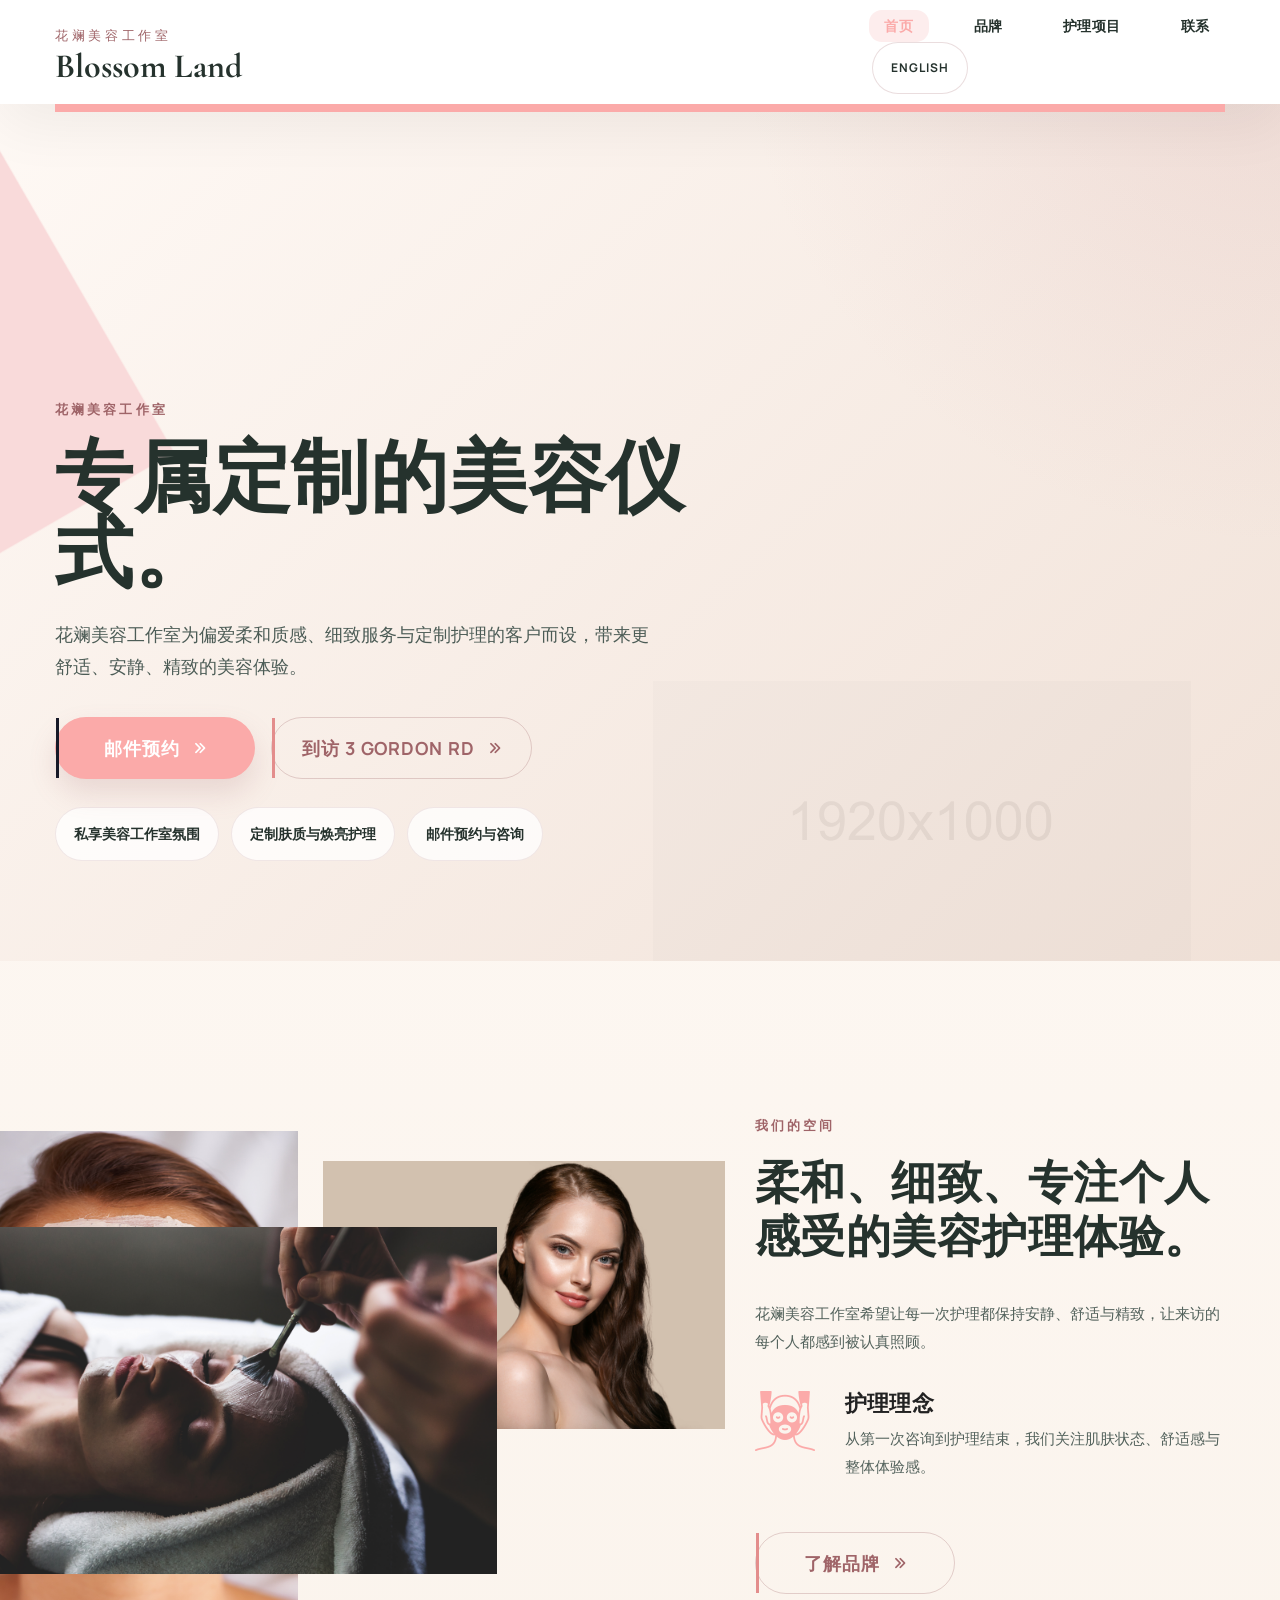
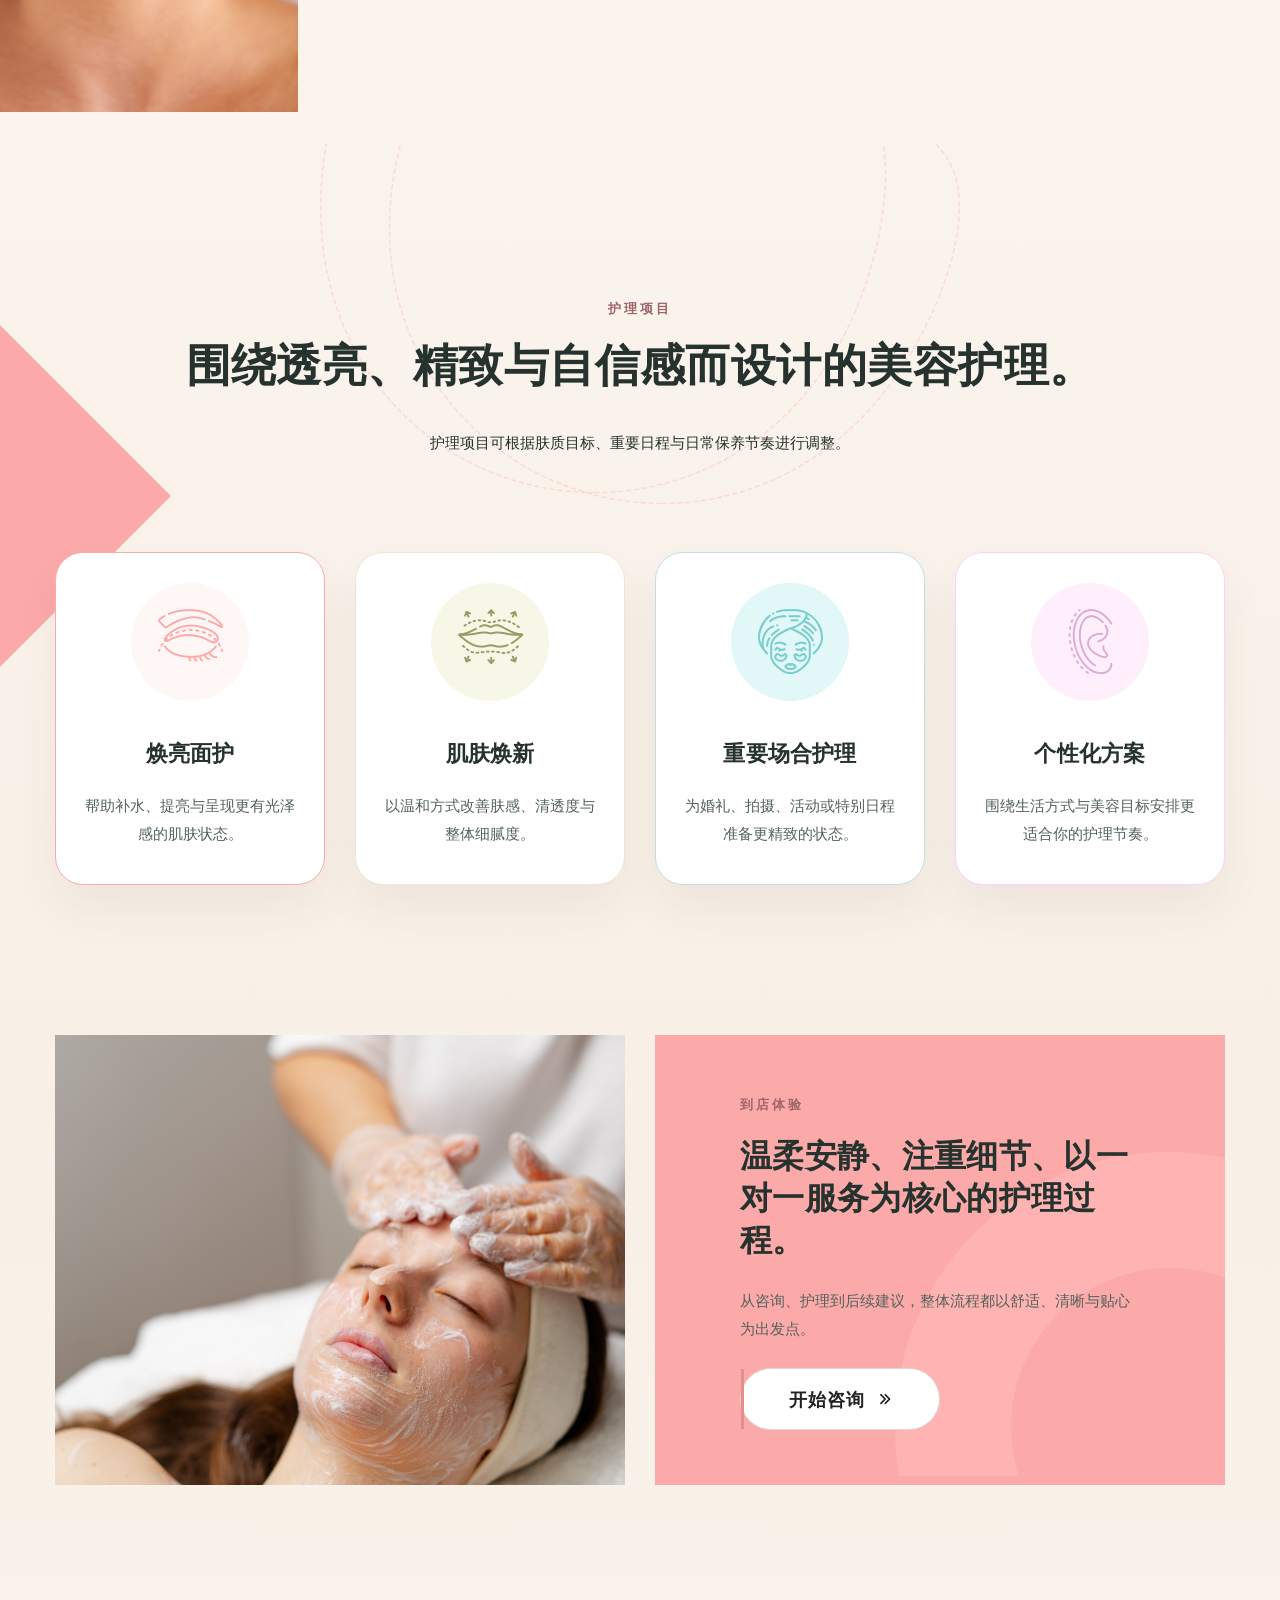
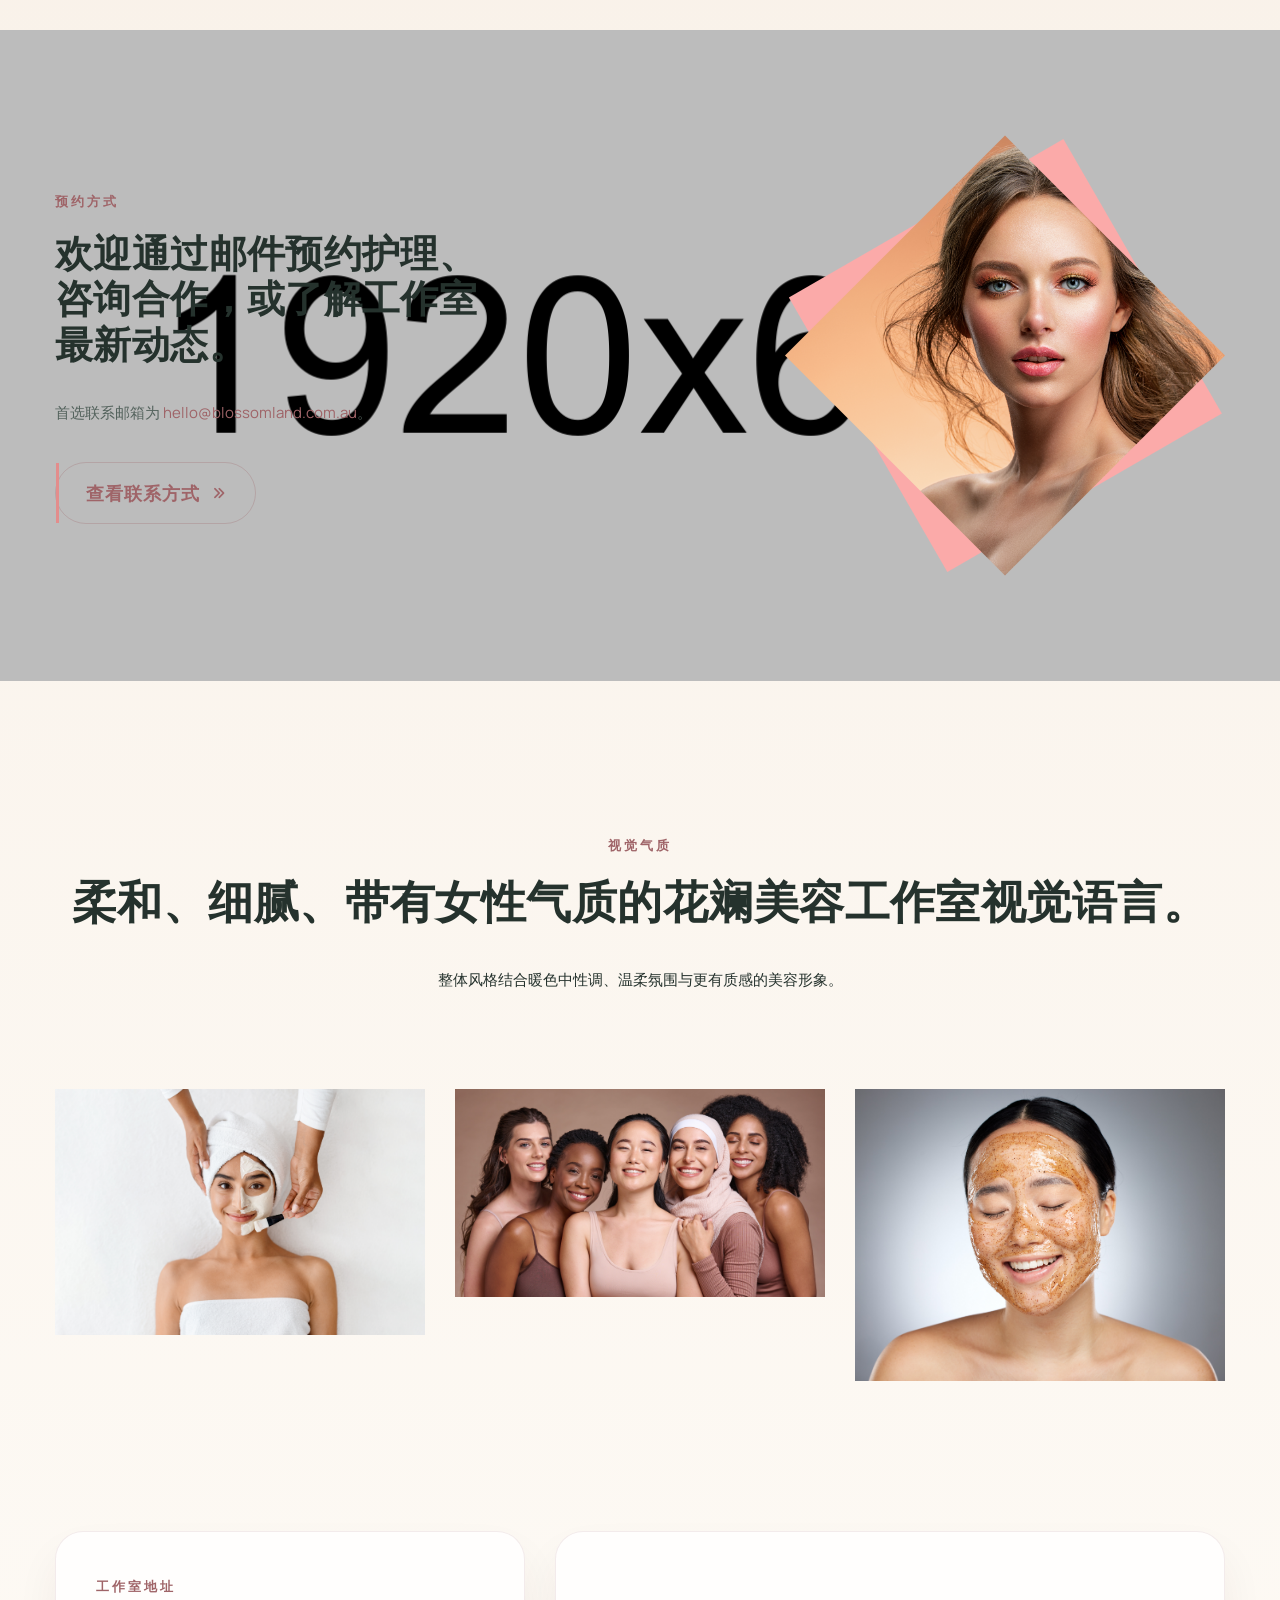
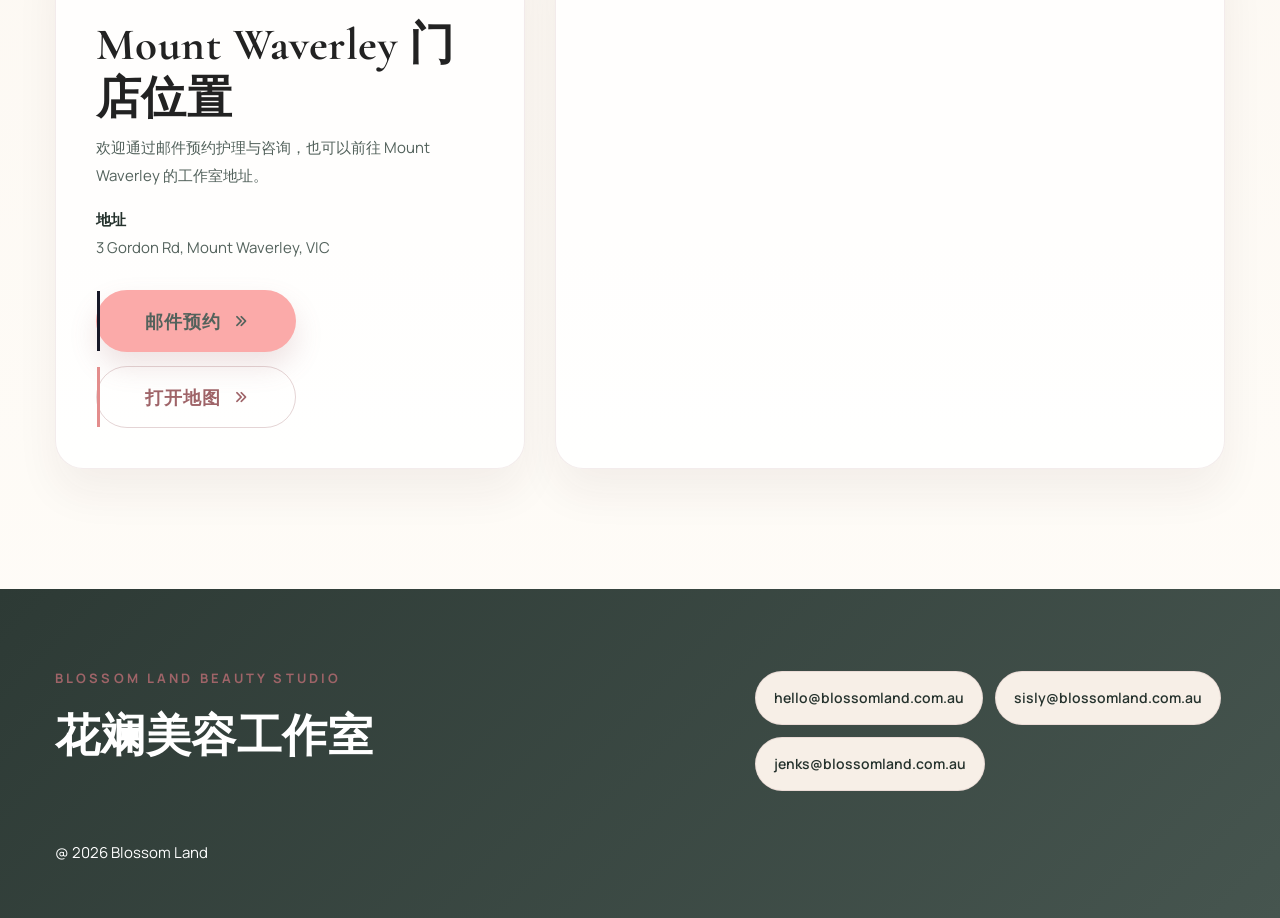
==== ch/index.html @ d1f5d3d5 "Update Blossom Land bilingual site and location content" ====
<!DOCTYPE html>
<html lang="zh-Hans">
<head>
    <meta charset="utf-8">
    <meta http-equiv="X-UA-Compatible" content="IE=edge">
    <meta name="viewport" content="width=device-width, initial-scale=1, maximum-scale=1, user-scalable=0">
    <title>花斓美容工作室 | Blossom Land Beauty Studio</title>
    <meta name="description" content="花斓美容工作室位于 Mount Waverley，提供定制美容护理、预约咨询与门店地址信息。">
    <link rel="shortcut icon" href="../assets/images/favicon.png" type="image/x-icon">
    <link href="https://fonts.googleapis.com/css2?family=Cormorant+Garamond:wght@500;600;700&family=Manrope:wght@400;500;600;700&display=swap" rel="stylesheet">
    <link rel="stylesheet" href="../assets/css/fontawesome-all.min.css">
    <link rel="stylesheet" href="../assets/css/bootstrap.min.css">
    <link rel="stylesheet" href="../assets/css/menu.css">
    <link rel="stylesheet" href="../assets/css/flaticon.css">
    <link rel="stylesheet" href="../assets/css/animate.min.css">
    <link rel="stylesheet" href="../assets/css/spacing.min.css">
    <link rel="stylesheet" href="../assets/css/magnific-popup.css">
    <link rel="stylesheet" href="../assets/css/owl.carousel.min.css">
    <link rel="stylesheet" href="../assets/css/style.css">
    <link rel="stylesheet" href="../assets/css/responsive.css">
    <link rel="stylesheet" href="../assets/css/bloosomland.css">
</head>
<body>
    <div class="page-wrapper bloosomland-page">
        <div class="preloader"></div>

        <header class="main-header">
            <div class="header-upper">
                <div class="container clearfix">
                    <div class="header-inner d-lg-flex align-items-center">
                        <div class="logo-outer d-flex align-items-center">
                            <div class="logo logo-text">
                                <a href="index.html">
                                    <span class="logo-kicker">花斓美容工作室</span>
                                    <span class="logo-name">Blossom Land</span>
                                </a>
                            </div>
                        </div>
                        <div class="nav-outer clearfix ml-lg-auto">
                            <nav class="main-menu navbar-expand-lg">
                                <div class="navbar-header clearfix">
                                    <button type="button" class="navbar-toggle" data-toggle="collapse" data-target=".navbar-collapse">
                                        <span class="icon-bar"></span>
                                        <span class="icon-bar"></span>
                                        <span class="icon-bar"></span>
                                    </button>
                                </div>
                                <div class="navbar-collapse collapse clearfix">
                                    <ul class="navigation clearfix">
                                        <li class="current"><a href="index.html">首页</a></li>
                                        <li><a href="about.html">品牌</a></li>
                                        <li><a href="services.html">护理项目</a></li>
                                        <li><a href="contact.html">联系</a></li>
                                    </ul>
                                </div>
                            </nav>
                            <div class="nav-cta-group">
                                <a href="../index.html" class="lang-switch">English</a>
                            </div>
                        </div>
                    </div>
                </div>
            </div>
        </header>

        <section class="hero-section bloosomland-hero">
            <div class="container">
                <div class="hero-content">
                    <span class="eyebrow">花斓美容工作室</span>
                    <h1>专属定制的美容仪式。</h1>
                    <p>花斓美容工作室为偏爱柔和质感、细致服务与定制护理的客户而设，带来更舒适、安静、精致的美容体验。</p>
                    <div class="hero-actions">
                        <a href="mailto:hello@blossomland.com.au" class="theme-btn">邮件预约</a>
                        <a href="https://maps.google.com/?q=3+Gordon+Rd,+Mount+Waverley+VIC" class="theme-btn style-two" target="_blank" rel="noopener">到访 3 Gordon Rd</a>
                    </div>
                    <ul class="hero-highlights">
                        <li>私享美容工作室氛围</li>
                        <li>定制肤质与焕亮护理</li>
                        <li>邮件预约与咨询</li>
                    </ul>
                </div>
            </div>
            <div class="hero-angle">
                <img src="../assets/images/hero/hero-angle.png" alt="Decorative shape">
            </div>
        </section>

        <section class="about-section my-150 rmy-100">
            <div class="container">
                <div class="row align-items-center">
                    <div class="col-lg-7">
                        <div class="about-images rmb-50">
                            <img src="../assets/images/blossomland/treatment-3.jpg" alt="Relaxing facial spa treatment">
                            <img src="../assets/images/blossomland/portrait-1.jpg" alt="Beauty portrait with flowing hair">
                            <img src="../assets/images/blossomland/treatment-2.jpg" alt="Facial mask treatment in progress">
                        </div>
                    </div>
                    <div class="col-lg-5">
                        <div class="about-content">
                            <div class="section-title">
                                <span class="eyebrow">我们的空间</span>
                                <h2>柔和、细致、专注个人感受的美容护理体验。</h2>
                            </div>
                            <p>花斓美容工作室希望让每一次护理都保持安静、舒适与精致，让来访的每个人都感到被认真照顾。</p>
                            <div class="vision-mision">
                                <div class="vm-image">
                                    <img src="../assets/images/about/icon.png" alt="Studio icon">
                                </div>
                                <div class="vm-content">
                                    <h4>护理理念</h4>
                                    <p>从第一次咨询到护理结束，我们关注肌肤状态、舒适感与整体体验感。</p>
                                </div>
                            </div>
                            <a href="about.html" class="theme-btn style-two">了解品牌</a>
                        </div>
                    </div>
                </div>
            </div>
        </section>

        <section class="services-section pt-150 rpt-95 mb-145 rmb-95">
            <div class="container">
                <div class="section-title text-center mb-95">
                    <span class="eyebrow">护理项目</span>
                    <h2>围绕透亮、精致与自信感而设计的美容护理。</h2>
                    <p>护理项目可根据肤质目标、重要日程与日常保养节奏进行调整。</p>
                </div>
                <div class="row">
                    <div class="col-lg-3 col-md-6">
                        <div class="service-item style-one">
                            <i class="flaticon-beauty"></i>
                            <h4><a href="services.html">焕亮面护</a></h4>
                            <p>帮助补水、提亮与呈现更有光泽感的肌肤状态。</p>
                        </div>
                    </div>
                    <div class="col-lg-3 col-md-6">
                        <div class="service-item style-two">
                            <i class="flaticon-aesthetic"></i>
                            <h4><a href="services.html">肌肤焕新</a></h4>
                            <p>以温和方式改善肤感、清透度与整体细腻度。</p>
                        </div>
                    </div>
                    <div class="col-lg-3 col-md-6">
                        <div class="service-item style-three">
                            <i class="flaticon-eyepatch"></i>
                            <h4><a href="services.html">重要场合护理</a></h4>
                            <p>为婚礼、拍摄、活动或特别日程准备更精致的状态。</p>
                        </div>
                    </div>
                    <div class="col-lg-3 col-md-6">
                        <div class="service-item style-four">
                            <i class="flaticon-ear"></i>
                            <h4><a href="services.html">个性化方案</a></h4>
                            <p>围绕生活方式与美容目标安排更适合你的护理节奏。</p>
                        </div>
                    </div>
                </div>
            </div>

            <div class="service-angle">
                <img src="../assets/images/services/service-angle.png" alt="Decorative shape">
            </div>
            <div class="service-ellipse">
                <img src="../assets/images/services/ellipse.png" alt="Decorative circle">
            </div>

            <div class="what-experct mt-120 rmt-70">
                <div class="container">
                    <div class="row">
                        <div class="col-lg-6">
                            <div class="what-experct-img rmb-50"></div>
                        </div>
                        <div class="col-lg-6">
                            <div class="what-experct-content">
                                <span class="eyebrow">到店体验</span>
                                <h3>温柔安静、注重细节、以一对一服务为核心的护理过程。</h3>
                                <p>从咨询、护理到后续建议，整体流程都以舒适、清晰与贴心为出发点。</p>
                                <a href="contact.html" class="theme-btn style-three">开始咨询</a>
                            </div>
                        </div>
                    </div>
                </div>
            </div>
        </section>

        <section class="beauty-section py-105 mb-150 rpy-100 rmb-95">
            <div class="container">
                <div class="row align-items-center justify-content-between">
                    <div class="col-lg-5">
                        <div class="beauty-content rmb-50 mr-25 rmr-0">
                            <span class="eyebrow">预约方式</span>
                            <h3>欢迎通过邮件预约护理、咨询合作，或了解工作室最新动态。</h3>
                            <p>首选联系邮箱为 <a href="mailto:hello@blossomland.com.au">hello@blossomland.com.au</a>。</p>
                            <a href="contact.html" class="theme-btn style-two">查看联系方式</a>
                        </div>
                    </div>
                    <div class="col-lg-5 text-center">
                        <div class="beauty-image ml-30 rml-0">
                            <img src="../assets/images/blossomland/portrait-3.jpg" alt="Young woman with flowing hair and makeup">
                        </div>
                    </div>
                </div>
            </div>
        </section>

        <section class="gallery-section mb-120 rmb-70">
            <div class="container">
                <div class="section-title text-center mb-95">
                    <span class="eyebrow">视觉气质</span>
                    <h2>柔和、细腻、带有女性气质的花斓美容工作室视觉语言。</h2>
                    <p>整体风格结合暖色中性调、温柔氛围与更有质感的美容形象。</p>
                </div>

                <div class="row gallery-active">
                    <div class="grid-item col-lg-4 col-md-6">
                        <div class="gallery-item">
                            <img src="../assets/images/blossomland/treatment-4.jpg" class="img-fluid" alt="Woman relaxing during a facial spa treatment">
                            <div class="gallery-hover">
                                <a class="gallery-popup-link" href="../assets/images/blossomland/treatment-4.jpg"><i class="flaticon-eye"></i></a>
                            </div>
                        </div>
                    </div>
                    <div class="grid-item col-lg-4 col-md-6">
                        <div class="gallery-item">
                            <img src="../assets/images/blossomland/group-1.jpg" class="img-fluid" alt="Smiling women in a skincare beauty setting">
                            <div class="gallery-hover">
                                <a class="gallery-popup-link" href="../assets/images/blossomland/group-1.jpg"><i class="flaticon-eye"></i></a>
                                <h4>自然焕亮</h4>
                            </div>
                        </div>
                    </div>
                    <div class="grid-item col-lg-4 col-md-6">
                        <div class="gallery-item">
                            <img src="../assets/images/blossomland/treatment-5.jpg" class="img-fluid" alt="Woman smiling with a facial scrub treatment">
                            <div class="gallery-hover">
                                <a class="gallery-popup-link" href="../assets/images/blossomland/treatment-5.jpg"><i class="flaticon-eye"></i></a>
                                <h4>安静舒适</h4>
                            </div>
                        </div>
                    </div>
                </div>
            </div>
        </section>

        <section class="location-section">
            <div class="container">
                <div class="row align-items-stretch">
                    <div class="col-lg-5">
                        <div class="location-card rmb-30">
                            <span class="eyebrow">工作室地址</span>
                            <h2>Mount Waverley 门店位置</h2>
                            <p>欢迎通过邮件预约护理与咨询，也可以前往 Mount Waverley 的工作室地址。</p>
                            <p><strong>地址</strong><br>3 Gordon Rd, Mount Waverley, VIC</p>
                            <div class="location-actions">
                                <a href="mailto:hello@blossomland.com.au" class="theme-btn">邮件预约</a>
                                <a href="https://maps.google.com/?q=3+Gordon+Rd,+Mount+Waverley+VIC" class="theme-btn style-two" target="_blank" rel="noopener">打开地图</a>
                            </div>
                        </div>
                    </div>
                    <div class="col-lg-7">
                        <div class="map-card">
                            <iframe title="Blossom Land location map" loading="lazy" allowfullscreen src="https://www.google.com/maps?q=3%20Gordon%20Rd%2C%20Mount%20Waverley%20VIC&output=embed"></iframe>
                        </div>
                    </div>
                </div>
            </div>
        </section>

        <footer class="main-footer text-white pt-75">
            <div class="container">
                <div class="footer-inner">
                    <div class="row align-items-center">
                        <div class="col-lg-7">
                            <div class="section-title mb-35">
                                <span class="eyebrow">Blossom Land Beauty Studio</span>
                                <h2>花斓美容工作室</h2>
                            </div>
                        </div>
                        <div class="col-lg-5">
                            <div class="contact-pill-group">
                                <a href="mailto:hello@blossomland.com.au" class="contact-pill">hello@blossomland.com.au</a>
                                <a href="mailto:sisly@blossomland.com.au" class="contact-pill">sisly@blossomland.com.au</a>
                                <a href="mailto:jenks@blossomland.com.au" class="contact-pill">jenks@blossomland.com.au</a>
                            </div>
                        </div>
                    </div>
                    <div class="footer-bottom mt-40 pb-35">
                        <p>@ 2026 Blossom Land</p>
                    </div>
                </div>
            </div>
        </footer>
    </div>

    <script src="../assets/js/jquery.min.js"></script>
    <script src="../assets/js/bootstrap.min.js"></script>
    <script src="../assets/js/wow.js"></script>
    <script src="../assets/js/jquery.magnific-popup.min.js"></script>
    <script src="../assets/js/isotope.pkgd.min.js"></script>
    <script src="../assets/js/owl.carousel.min.js"></script>
    <script src="../assets/js/script.js"></script>
</body>
</html>
---- assets/css/menu.css ----
/****************************************************** */
/******************  Main Header style **************** */
/****************************************************** */

/*
=================================================
  main header
=================================================
*/
.main-header {
    position: fixed;
    left: 0px;
    top: 0px;
    z-index: 999;
    width: 100%;
    -webkit-transition: all 500ms ease;
    transition: all 500ms ease;
    box-shadow: 0px 20px 60px #0000000f;
}

.header-inner {
    padding: 10px 0;
    position: relative;
    background: white;
}

.header-inner:after {
    content: '';
    position: absolute;
    bottom: -8px;
    left: 0;
    height: 22px;
    width: 100%;
    z-index: -1;
    background: #fbaaa9;
}

.main-header .header-upper {
    position: relative;
    z-index: 5;
    background: #FFFFFF;
    -webkit-transition: all 500ms ease;
    transition: all 500ms ease;
}

.main-header .logo {
    position: relative;
    z-index: 9;
}

/** Header Main Menu */

.main-menu .navbar-collapse {
    padding: 0px;
}

.main-menu .navigation li {
    float: left;
    padding: 0 15px;
}

.main-menu .navigation > li:last-child {
    padding-right: 0;
}

.main-menu .navigation li.dropdown .dropdown-btn {
    display: none;
    cursor: pointer;
    margin-left: 10px;
}

.main-menu .navigation li.dropdown .dropdown-btn span {
    display: block;
    font-size: 10px;
}

.main-menu .navigation li a {
    position: relative;
    display: block;
    font-size: 14px;
    color: #171928;
    padding: 2px 15px;
    border-radius: 13px;
    opacity: 1;
    float: left;
    font-weight: 500;
    text-transform: uppercase;
    -webkit-transition: all 500ms ease;
    transition: all 500ms ease;
}

.main-menu .navigation li > a:hover,
.main-menu .navigation li.current > a,
.main-menu .navigation li.current-menu-item > a {
    color: #fbaaa9;
    background: #fdeded;
}

.main-menu .navigation li li > a:hover,
.main-menu .navigation li li.current a,
.main-menu .navigation li li.current-menu-item a {
    background: transparent;
}

.main-menu .navigation li .megamenu {
    position: absolute;
    left: 0px;
    top: 100%;
    width: 100%;
    z-index: 100;
    display: none;
    padding: 20px 0;
    background: #ffffff;
    -webkit-box-shadow: 2px 2px 5px 1px rgba(0, 0, 0, 0.05), -2px 0px 5px 1px rgba(0, 0, 0, 0.05);
    box-shadow: 2px 2px 5px 1px rgba(0, 0, 0, 0.05), -2px 0px 5px 1px rgba(0, 0, 0, 0.05);
}

.main-menu .navigation li .megamenu:after {
    display: block;
    clear: both;
    content: "";
}

.main-menu .navigation li .megamenu ul {
    display: block;
    position: relative;
    top: 0;
    width: 100%;
    -webkit-box-shadow: none;
    box-shadow: none;
}

.main-menu .navigation li ul {
    position: absolute;
    left: 0;
    top: 100%;
    min-width: 200px;
    z-index: 100;
    display: none;
    border-radius: 5px;
    background: #ffffff;
    -webkit-box-shadow: 2px 2px 5px 1px rgba(0, 0, 0, 0.05), -2px 0px 5px 1px rgba(0, 0, 0, 0.05);
    box-shadow: 2px 2px 5px 1px rgba(0, 0, 0, 0.05), -2px 0px 5px 1px rgba(0, 0, 0, 0.05);
}

.main-menu .navigation li ul li {
    width: 100%;
    padding: 7px 20px;
    border-bottom: 1px solid #f2f2f2;
}

.main-menu .navigation li ul li:last-child {
    border-bottom: none;
}

.main-menu .navigation li ul li a {
    padding: 5px 0px;
    line-height: 24px;
    color: #797D8A;
    font-weight: 500;
    text-transform: capitalize;
}

.main-menu .navigation li ul li ul {
    left: 100%;
    top: 0%;
}

.main-menu .navbar-header {
    display: none;
}

.main-menu .navbar-header .navbar-toggle {
    float: right;
    padding: 4px 0;
    cursor: pointer;
    background: transparent;
}

.main-menu .navbar-header .navbar-toggle .icon-bar {
    background: #fbaaa9;
    height: 2px;
    width: 30px;
    display: block;
    margin: 7px 0;
}


@media only screen and (max-width: 1250px) {
    .main-menu .navigation li {
        padding: 20px 15px;
    }
    
}

@media only screen and (max-width: 1199px) {
    .main-menu .navigation li {
        padding: 20px 12px;
    }
    
}


/* Mobile Menu */

@media only screen and (max-width: 991px) {
    .header-inner {
        padding: 20px 0;
    }
    .main-header .logo-outer {
        position: absolute;
        top: 12px;
        max-width: 165px;
    }
    .main-menu {
        width: 100%;
    }
    .main-menu .navigation li.dropdown .dropdown-btn,
    .main-menu .navbar-header {
        display: block;
    }
    .main-menu .navigation {
        overflow: auto;
        max-height: 310px;
        margin-top: 50px;
    }
    .main-menu .navigation li {
        float: none;
        padding: 0 20px;
        border-bottom: 1px solid #ffecec;
    }
    .main-menu .navigation li:last-child {
        border-bottom: none;
    }
    .main-menu .navigation li.dropdown .dropdown-btn {
        position: absolute;
        right: 18px;
        top: 0px;
        width: 40px;
        height: 42px;
        text-align: center;
        line-height: 42px;
    }
    .main-menu .navigation li a {
        padding: 10px 10px;
        line-height: 22px;
        float: none;
        text-transform: capitalize;
    }
    .main-menu .navigation li > a:hover,
    .main-menu .navigation li.current > a {
        background: transparent;
    }
    .main-menu .navigation li a:after {
        display: none;
    }
     .main-menu .navigation li .megamenu {
        position: relative;
        -webkit-box-shadow: none;
        box-shadow: none;
        width: 100%;
    }
    .main-menu .navigation li .megamenu .container {
        max-width: 100%;
    }
    .main-menu .navigation li .megamenu .row {
        margin: 0px;
    }
    .main-menu .navigation li ul {
        position: relative;
        display: none;
        width: 100%;
        -webkit-box-shadow: none;
        box-shadow: none;
        background: transparent;
    }
    .main-menu .navigation li ul:after {
        display: block;
        clear: both;
        content: "";
    }
    .main-menu .navigation li ul li {
        padding: 0 20px;
        border-bottom: none;
    }
    .main-menu .navigation li ul li a {
        padding: 10px 10px;
        line-height: 22px;
        color: #081C35;
    }
    .main-menu .navigation li ul li ul {
        left: auto;
    }
}
---- assets/css/spacing.min.css ----
/****************************************************** */
/****************  Padding Margin Spacing ************* */
/****************************************************** */
.p-5{padding:5px!important}.p-10{padding:10px}.p-15{padding:15px}.p-20{padding:20px}.p-25{padding:25px}.p-30{padding:30px}.p-35{padding:35px}.p-40{padding:40px}.p-45{padding:45px}.p-50{padding:50px}.p-55{padding:55px}.p-60{padding:60px}.p-65{padding:65px}.p-70{padding:70px}.p-75{padding:75px}.p-80{padding:80px}.p-85{padding:85px}.p-90{padding:90px}.p-95{padding:95px}.p-100{padding:100px}.p-105{padding:105px}.p-110{padding:110px}.p-115{padding:115px}.p-120{padding:120px}.p-125{padding:125px}.p-130{padding:130px}.p-135{padding:135px}.p-140{padding:140px}.p-145{padding:145px}.p-150{padding:150px}.p-155{padding:155px}.p-160{padding:160px}.p-165{padding:165px}.p-170{padding:170px}.p-175{padding:175px}.p-180{padding:180px}.p-185{padding:185px}.p-190{padding:190px}.p-195{padding:195px}.p-200{padding:200px}.p-205{padding:205px}.p-210{padding:210px}.p-215{padding:215px}.p-220{padding:220px}.p-225{padding:225px}.p-230{padding:230px}.p-235{padding:235px}.p-240{padding:240px}.p-245{padding:245px}.p-250{padding:250px}.pt-5,.py-5{padding-top:5px!important}.pt-10,.py-10{padding-top:10px}.pt-15,.py-15{padding-top:15px}.pt-20,.py-20{padding-top:20px}.pt-25,.py-25{padding-top:25px}.pt-30,.py-30{padding-top:30px}.pt-35,.py-35{padding-top:35px}.pt-40,.py-40{padding-top:40px}.pt-45,.py-45{padding-top:45px}.pt-50,.py-50{padding-top:50px}.pt-55,.py-55{padding-top:55px}.pt-60,.py-60{padding-top:60px}.pt-65,.py-65{padding-top:65px}.pt-70,.py-70{padding-top:70px}.pt-75,.py-75{padding-top:75px}.pt-80,.py-80{padding-top:80px}.pt-85,.py-85{padding-top:85px}.pt-90,.py-90{padding-top:90px}.pt-95,.py-95{padding-top:95px}.pt-100,.py-100{padding-top:100px}.pt-105,.py-105{padding-top:105px}.pt-110,.py-110{padding-top:110px}.pt-115,.py-115{padding-top:115px}.pt-120,.py-120{padding-top:120px}.pt-125,.py-125{padding-top:125px}.pt-130,.py-130{padding-top:130px}.pt-135,.py-135{padding-top:135px}.pt-140,.py-140{padding-top:140px}.pt-145,.py-145{padding-top:145px}.pt-150,.py-150{padding-top:150px}.pt-155,.py-155{padding-top:155px}.pt-160,.py-160{padding-top:160px}.pt-165,.py-165{padding-top:165px}.pt-170,.py-170{padding-top:170px}.pt-175,.py-175{padding-top:175px}.pt-180,.py-180{padding-top:180px}.pt-185,.py-185{padding-top:185px}.pt-190,.py-190{padding-top:190px}.pt-195,.py-195{padding-top:195px}.pt-200,.py-200{padding-top:200px}.pt-205,.py-205{padding-top:205px}.pt-210,.py-210{padding-top:210px}.pt-215,.py-215{padding-top:215px}.pt-220,.py-220{padding-top:220px}.pt-225,.py-225{padding-top:225px}.pt-230,.py-230{padding-top:230px}.pt-235,.py-235{padding-top:235px}.pt-240,.py-240{padding-top:240px}.pt-245,.py-245{padding-top:245px}.pt-250,.py-250{padding-top:250px}.pr-5,.px-5{padding-right:5px!important}.pr-10,.px-10{padding-right:10px}.pr-15,.px-15{padding-right:15px}.pr-20,.px-20{padding-right:20px}.pr-25,.px-25{padding-right:25px}.pr-30,.px-30{padding-right:30px}.pr-35,.px-35{padding-right:35px}.pr-40,.px-40{padding-right:40px}.pr-45,.px-45{padding-right:45px}.pr-50,.px-50{padding-right:50px}.pr-55,.px-55{padding-right:55px}.pr-60,.px-60{padding-right:60px}.pr-65,.px-65{padding-right:65px}.pr-70,.px-70{padding-right:70px}.pr-75,.px-75{padding-right:75px}.pr-80,.px-80{padding-right:80px}.pr-85,.px-85{padding-right:85px}.pr-90,.px-90{padding-right:90px}.pr-95,.px-95{padding-right:95px}.pr-100,.px-100{padding-right:100px}.pr-105,.px-105{padding-right:105px}.pr-110,.px-110{padding-right:110px}.pr-115,.px-115{padding-right:115px}.pr-120,.px-120{padding-right:120px}.pr-125,.px-125{padding-right:125px}.pr-130,.px-130{padding-right:130px}.pr-135,.px-135{padding-right:135px}.pr-140,.px-140{padding-right:140px}.pr-145,.px-145{padding-right:145px}.pr-150,.px-150{padding-right:150px}.pr-155,.px-155{padding-right:155px}.pr-160,.px-160{padding-right:160px}.pr-165,.px-165{padding-right:165px}.pr-170,.px-170{padding-right:170px}.pr-175,.px-175{padding-right:175px}.pr-180,.px-180{padding-right:180px}.pr-185,.px-185{padding-right:185px}.pr-190,.px-190{padding-right:190px}.pr-195,.px-195{padding-right:195px}.pr-200,.px-200{padding-right:200px}.pr-205,.px-205{padding-right:205px}.pr-210,.px-210{padding-right:210px}.pr-215,.px-215{padding-right:215px}.pr-220,.px-220{padding-right:220px}.pr-225,.px-225{padding-right:225px}.pr-230,.px-230{padding-right:230px}.pr-235,.px-235{padding-right:235px}.pr-240,.px-240{padding-right:240px}.pr-245,.px-245{padding-right:245px}.pr-250,.px-250{padding-right:250px}.pb-5,.py-5{padding-bottom:5px!important}.pb-10,.py-10{padding-bottom:10px}.pb-15,.py-15{padding-bottom:15px}.pb-20,.py-20{padding-bottom:20px}.pb-25,.py-25{padding-bottom:25px}.pb-30,.py-30{padding-bottom:30px}.pb-35,.py-35{padding-bottom:35px}.pb-40,.py-40{padding-bottom:40px}.pb-45,.py-45{padding-bottom:45px}.pb-50,.py-50{padding-bottom:50px}.pb-55,.py-55{padding-bottom:55px}.pb-60,.py-60{padding-bottom:60px}.pb-65,.py-65{padding-bottom:65px}.pb-70,.py-70{padding-bottom:70px}.pb-75,.py-75{padding-bottom:75px}.pb-80,.py-80{padding-bottom:80px}.pb-85,.py-85{padding-bottom:85px}.pb-90,.py-90{padding-bottom:90px}.pb-95,.py-95{padding-bottom:95px}.pb-100,.py-100{padding-bottom:100px}.pb-105,.py-105{padding-bottom:105px}.pb-110,.py-110{padding-bottom:110px}.pb-115,.py-115{padding-bottom:115px}.pb-120,.py-120{padding-bottom:120px}.pb-125,.py-125{padding-bottom:125px}.pb-130,.py-130{padding-bottom:130px}.pb-135,.py-135{padding-bottom:135px}.pb-140,.py-140{padding-bottom:140px}.pb-145,.py-145{padding-bottom:145px}.pb-150,.py-150{padding-bottom:150px}.pb-155,.py-155{padding-bottom:155px}.pb-160,.py-160{padding-bottom:160px}.pb-165,.py-165{padding-bottom:165px}.pb-170,.py-170{padding-bottom:170px}.pb-175,.py-175{padding-bottom:175px}.pb-180,.py-180{padding-bottom:180px}.pb-185,.py-185{padding-bottom:185px}.pb-190,.py-190{padding-bottom:190px}.pb-195,.py-195{padding-bottom:195px}.pb-200,.py-200{padding-bottom:200px}.pb-205,.py-205{padding-bottom:205px}.pb-210,.py-210{padding-bottom:210px}.pb-215,.py-215{padding-bottom:215px}.pb-220,.py-220{padding-bottom:220px}.pb-225,.py-225{padding-bottom:225px}.pb-230,.py-230{padding-bottom:230px}.pb-235,.py-235{padding-bottom:235px}.pb-240,.py-240{padding-bottom:240px}.pb-245,.py-245{padding-bottom:245px}.pb-250,.py-250{padding-bottom:250px}.pl-5,.px-5{padding-left:5px!important}.pl-10,.px-10{padding-left:10px}.pl-15,.px-15{padding-left:15px}.pl-20,.px-20{padding-left:20px}.pl-25,.px-25{padding-left:25px}.pl-30,.px-30{padding-left:30px}.pl-35,.px-35{padding-left:35px}.pl-40,.px-40{padding-left:40px}.pl-45,.px-45{padding-left:45px}.pl-50,.px-50{padding-left:50px}.pl-55,.px-55{padding-left:55px}.pl-60,.px-60{padding-left:60px}.pl-65,.px-65{padding-left:65px}.pl-70,.px-70{padding-left:70px}.pl-75,.px-75{padding-left:75px}.pl-80,.px-80{padding-left:80px}.pl-85,.px-85{padding-left:85px}.pl-90,.px-90{padding-left:90px}.pl-95,.px-95{padding-left:95px}.pl-100,.px-100{padding-left:100px}.pl-105,.px-105{padding-left:105px}.pl-110,.px-110{padding-left:110px}.pl-115,.px-115{padding-left:115px}.pl-120,.px-120{padding-left:120px}.pl-125,.px-125{padding-left:125px}.pl-130,.px-130{padding-left:130px}.pl-135,.px-135{padding-left:135px}.pl-140,.px-140{padding-left:140px}.pl-145,.px-145{padding-left:145px}.pl-150,.px-150{padding-left:150px}.pl-155,.px-155{padding-left:155px}.pl-160,.px-160{padding-left:160px}.pl-165,.px-165{padding-left:165px}.pl-170,.px-170{padding-left:170px}.pl-175,.px-175{padding-left:175px}.pl-180,.px-180{padding-left:180px}.pl-185,.px-185{padding-left:185px}.pl-190,.px-190{padding-left:190px}.pl-195,.px-195{padding-left:195px}.pl-200,.px-200{padding-left:200px}.pl-205,.px-205{padding-left:205px}.pl-210,.px-210{padding-left:210px}.pl-215,.px-215{padding-left:215px}.pl-220,.px-220{padding-left:220px}.pl-225,.px-225{padding-left:225px}.pl-230,.px-230{padding-left:230px}.pl-235,.px-235{padding-left:235px}.pl-240,.px-240{padding-left:240px}.pl-245,.px-245{padding-left:245px}.pl-250,.px-250{padding-left:250px}.m-5{margin:5px!important}.m-10{margin:10px}.m-15{margin:15px}.m-20{margin:20px}.m-25{margin:25px}.m-30{margin:30px}.m-35{margin:35px}.m-40{margin:40px}.m-45{margin:45px}.m-50{margin:50px}.m-55{margin:55px}.m-60{margin:60px}.m-65{margin:65px}.m-70{margin:70px}.m-75{margin:75px}.m-80{margin:80px}.m-85{margin:85px}.m-90{margin:90px}.m-95{margin:95px}.m-100{margin:100px}.m-105{margin:105px}.m-110{margin:110px}.m-115{margin:115px}.m-120{margin:120px}.m-125{margin:125px}.m-130{margin:130px}.m-135{margin:135px}.m-140{margin:140px}.m-145{margin:145px}.m-150{margin:150px}.m-155{margin:155px}.m-160{margin:160px}.m-165{margin:165px}.m-170{margin:170px}.m-175{margin:175px}.m-180{margin:180px}.m-185{margin:185px}.m-190{margin:190px}.m-195{margin:195px}.m-200{margin:200px}.m-205{margin:205px}.m-210{margin:210px}.m-215{margin:215px}.m-220{margin:220px}.m-225{margin:225px}.m-230{margin:230px}.m-235{margin:235px}.m-240{margin:240px}.m-245{margin:245px}.m-250{margin:250px}.mt-5,.my-5{margin-top:5px!important}.mt-10,.my-10{margin-top:10px}.mt-15,.my-15{margin-top:15px}.mt-20,.my-20{margin-top:20px}.mt-25,.my-25{margin-top:25px}.mt-30,.my-30{margin-top:30px}.mt-35,.my-35{margin-top:35px}.mt-40,.my-40{margin-top:40px}.mt-45,.my-45{margin-top:45px}.mt-50,.my-50{margin-top:50px}.mt-55,.my-55{margin-top:55px}.mt-60,.my-60{margin-top:60px}.mt-65,.my-65{margin-top:65px}.mt-70,.my-70{margin-top:70px}.mt-75,.my-75{margin-top:75px}.mt-80,.my-80{margin-top:80px}.mt-85,.my-85{margin-top:85px}.mt-90,.my-90{margin-top:90px}.mt-95,.my-95{margin-top:95px}.mt-100,.my-100{margin-top:100px}.mt-105,.my-105{margin-top:105px}.mt-110,.my-110{margin-top:110px}.mt-115,.my-115{margin-top:115px}.mt-120,.my-120{margin-top:120px}.mt-125,.my-125{margin-top:125px}.mt-130,.my-130{margin-top:130px}.mt-135,.my-135{margin-top:135px}.mt-140,.my-140{margin-top:140px}.mt-145,.my-145{margin-top:145px}.mt-150,.my-150{margin-top:150px}.mt-155,.my-155{margin-top:155px}.mt-160,.my-160{margin-top:160px}.mt-165,.my-165{margin-top:165px}.mt-170,.my-170{margin-top:170px}.mt-175,.my-175{margin-top:175px}.mt-180,.my-180{margin-top:180px}.mt-185,.my-185{margin-top:185px}.mt-190,.my-190{margin-top:190px}.mt-195,.my-195{margin-top:195px}.mt-200,.my-200{margin-top:200px}.mt-205,.my-205{margin-top:205px}.mt-210,.my-210{margin-top:210px}.mt-215,.my-215{margin-top:215px}.mt-220,.my-220{margin-top:220px}.mt-225,.my-225{margin-top:225px}.mt-230,.my-230{margin-top:230px}.mt-235,.my-235{margin-top:235px}.mt-240,.my-240{margin-top:240px}.mt-245,.my-245{margin-top:245px}.mt-250,.my-250{margin-top:250px}.mr-5,.mx-5{margin-right:5px!important}.mr-10,.mx-10{margin-right:10px}.mr-15,.mx-15{margin-right:15px}.mr-20,.mx-20{margin-right:20px}.mr-25,.mx-25{margin-right:25px}.mr-30,.mx-30{margin-right:30px}.mr-35,.mx-35{margin-right:35px}.mr-40,.mx-40{margin-right:40px}.mr-45,.mx-45{margin-right:45px}.mr-50,.mx-50{margin-right:50px}.mr-55,.mx-55{margin-right:55px}.mr-60,.mx-60{margin-right:60px}.mr-65,.mx-65{margin-right:65px}.mr-70,.mx-70{margin-right:70px}.mr-75,.mx-75{margin-right:75px}.mr-80,.mx-80{margin-right:80px}.mr-85,.mx-85{margin-right:85px}.mr-90,.mx-90{margin-right:90px}.mr-95,.mx-95{margin-right:95px}.mr-100,.mx-100{margin-right:100px}.mr-105,.mx-105{margin-right:105px}.mr-110,.mx-110{margin-right:110px}.mr-115,.mx-115{margin-right:115px}.mr-120,.mx-120{margin-right:120px}.mr-125,.mx-125{margin-right:125px}.mr-130,.mx-130{margin-right:130px}.mr-135,.mx-135{margin-right:135px}.mr-140,.mx-140{margin-right:140px}.mr-145,.mx-145{margin-right:145px}.mr-150,.mx-150{margin-right:150px}.mr-155,.mx-155{margin-right:155px}.mr-160,.mx-160{margin-right:160px}.mr-165,.mx-165{margin-right:165px}.mr-170,.mx-170{margin-right:170px}.mr-175,.mx-175{margin-right:175px}.mr-180,.mx-180{margin-right:180px}.mr-185,.mx-185{margin-right:185px}.mr-190,.mx-190{margin-right:190px}.mr-195,.mx-195{margin-right:195px}.mr-200,.mx-200{margin-right:200px}.mr-205,.mx-205{margin-right:205px}.mr-210,.mx-210{margin-right:210px}.mr-215,.mx-215{margin-right:215px}.mr-220,.mx-220{margin-right:220px}.mr-225,.mx-225{margin-right:225px}.mr-230,.mx-230{margin-right:230px}.mr-235,.mx-235{margin-right:235px}.mr-240,.mx-240{margin-right:240px}.mr-245,.mx-245{margin-right:245px}.mr-250,.mx-250{margin-right:250px}.mb-5,.my-5{margin-bottom:5px!important}.mb-10,.my-10{margin-bottom:10px}.mb-15,.my-15{margin-bottom:15px}.mb-20,.my-20{margin-bottom:20px}.mb-25,.my-25{margin-bottom:25px}.mb-30,.my-30{margin-bottom:30px}.mb-35,.my-35{margin-bottom:35px}.mb-40,.my-40{margin-bottom:40px}.mb-45,.my-45{margin-bottom:45px}.mb-50,.my-50{margin-bottom:50px}.mb-55,.my-55{margin-bottom:55px}.mb-60,.my-60{margin-bottom:60px}.mb-65,.my-65{margin-bottom:65px}.mb-70,.my-70{margin-bottom:70px}.mb-75,.my-75{margin-bottom:75px}.mb-80,.my-80{margin-bottom:80px}.mb-85,.my-85{margin-bottom:85px}.mb-90,.my-90{margin-bottom:90px}.mb-95,.my-95{margin-bottom:95px}.mb-100,.my-100{margin-bottom:100px}.mb-105,.my-105{margin-bottom:105px}.mb-110,.my-110{margin-bottom:110px}.mb-115,.my-115{margin-bottom:115px}.mb-120,.my-120{margin-bottom:120px}.mb-125,.my-125{margin-bottom:125px}.mb-130,.my-130{margin-bottom:130px}.mb-135,.my-135{margin-bottom:135px}.mb-140,.my-140{margin-bottom:140px}.mb-145,.my-145{margin-bottom:145px}.mb-150,.my-150{margin-bottom:150px}.mb-155,.my-155{margin-bottom:155px}.mb-160,.my-160{margin-bottom:160px}.mb-165,.my-165{margin-bottom:165px}.mb-170,.my-170{margin-bottom:170px}.mb-175,.my-175{margin-bottom:175px}.mb-180,.my-180{margin-bottom:180px}.mb-185,.my-185{margin-bottom:185px}.mb-190,.my-190{margin-bottom:190px}.mb-195,.my-195{margin-bottom:195px}.mb-200,.my-200{margin-bottom:200px}.mb-205,.my-205{margin-bottom:205px}.mb-210,.my-210{margin-bottom:210px}.mb-215,.my-215{margin-bottom:215px}.mb-220,.my-220{margin-bottom:220px}.mb-225,.my-225{margin-bottom:225px}.mb-230,.my-230{margin-bottom:230px}.mb-235,.my-235{margin-bottom:235px}.mb-240,.my-240{margin-bottom:240px}.mb-245,.my-245{margin-bottom:245px}.mb-250,.my-250{margin-bottom:250px}.ml-5,.mx-5{margin-left:5px!important}.ml-10,.mx-10{margin-left:10px}.ml-15,.mx-15{margin-left:15px}.ml-20,.mx-20{margin-left:20px}.ml-25,.mx-25{margin-left:25px}.ml-30,.mx-30{margin-left:30px}.ml-35,.mx-35{margin-left:35px}.ml-40,.mx-40{margin-left:40px}.ml-45,.mx-45{margin-left:45px}.ml-50,.mx-50{margin-left:50px}.ml-55,.mx-55{margin-left:55px}.ml-60,.mx-60{margin-left:60px}.ml-65,.mx-65{margin-left:65px}.ml-70,.mx-70{margin-left:70px}.ml-75,.mx-75{margin-left:75px}.ml-80,.mx-80{margin-left:80px}.ml-85,.mx-85{margin-left:85px}.ml-90,.mx-90{margin-left:90px}.ml-95,.mx-95{margin-left:95px}.ml-100,.mx-100{margin-left:100px}.ml-105,.mx-105{margin-left:105px}.ml-110,.mx-110{margin-left:110px}.ml-115,.mx-115{margin-left:115px}.ml-120,.mx-120{margin-left:120px}.ml-125,.mx-125{margin-left:125px}.ml-130,.mx-130{margin-left:130px}.ml-135,.mx-135{margin-left:135px}.ml-140,.mx-140{margin-left:140px}.ml-145,.mx-145{margin-left:145px}.ml-150,.mx-150{margin-left:150px}.ml-155,.mx-155{margin-left:155px}.ml-160,.mx-160{margin-left:160px}.ml-165,.mx-165{margin-left:165px}.ml-170,.mx-170{margin-left:170px}.ml-175,.mx-175{margin-left:175px}.ml-180,.mx-180{margin-left:180px}.ml-185,.mx-185{margin-left:185px}.ml-190,.mx-190{margin-left:190px}.ml-195,.mx-195{margin-left:195px}.ml-200,.mx-200{margin-left:200px}.ml-205,.mx-205{margin-left:205px}.ml-210,.mx-210{margin-left:210px}.ml-215,.mx-215{margin-left:215px}.ml-220,.mx-220{margin-left:220px}.ml-225,.mx-225{margin-left:225px}.ml-230,.mx-230{margin-left:230px}.ml-235,.mx-235{margin-left:235px}.ml-240,.mx-240{margin-left:240px}.ml-245,.mx-245{margin-left:245px}.ml-250,.mx-250{margin-left:250px}
/****************************************************** */
/*********** Responsive Padding Margin Spacing ******** */
/****************************************************** */
@media only screen and (max-width:991px){.rp-0{padding:0!important}.rp-5{padding:5px!important}.rp-10{padding:10px}.rp-15{padding:15px}.rp-20{padding:20px}.rp-25{padding:25px}.rp-30{padding:30px}.rp-35{padding:35px}.rp-40{padding:40px}.rp-45{padding:45px}.rp-50{padding:50px}.rp-55{padding:55px}.rp-60{padding:60px}.rp-65{padding:65px}.rp-70{padding:70px}.rp-75{padding:75px}.rp-80{padding:80px}.rp-85{padding:85px}.rp-90{padding:90px}.rp-95{padding:95px}.rp-100{padding:100px}.rp-105{padding:105px}.rp-110{padding:110px}.rp-115{padding:115px}.rp-120{padding:120px}.rp-125{padding:125px}.rp-130{padding:130px}.rp-135{padding:135px}.rp-140{padding:140px}.rp-145{padding:145px}.rp-150{padding:150px}.rpt-0,.rpy-0{padding-top:0!important}.rpt-5,.rpy-5{padding-top:5px!important}.rpt-10,.rpy-10{padding-top:10px}.rpt-15,.rpy-15{padding-top:15px}.rpt-20,.rpy-20{padding-top:20px}.rpt-25,.rpy-25{padding-top:25px}.rpt-30,.rpy-30{padding-top:30px}.rpt-35,.rpy-35{padding-top:35px}.rpt-40,.rpy-40{padding-top:40px}.rpt-45,.rpy-45{padding-top:45px}.rpt-50,.rpy-50{padding-top:50px}.rpt-55,.rpy-55{padding-top:55px}.rpt-60,.rpy-60{padding-top:60px}.rpt-65,.rpy-65{padding-top:65px}.rpt-70,.rpy-70{padding-top:70px}.rpt-75,.rpy-75{padding-top:75px}.rpt-80,.rpy-80{padding-top:80px}.rpt-85,.rpy-85{padding-top:85px}.rpt-90,.rpy-90{padding-top:90px}.rpt-95,.rpy-95{padding-top:95px}.rpt-100,.rpy-100{padding-top:100px}.rpt-105,.rpy-105{padding-top:105px}.rpt-110,.rpy-110{padding-top:110px}.rpt-115,.rpy-115{padding-top:115px}.rpt-120,.rpy-120{padding-top:120px}.rpt-125,.rpy-125{padding-top:125px}.rpt-130,.rpy-130{padding-top:130px}.rpt-135,.rpy-135{padding-top:135px}.rpt-140,.rpy-140{padding-top:140px}.rpt-145,.rpy-145{padding-top:145px}.rpt-150,.rpy-150{padding-top:150px}.rpr-0,.rpx-0{padding-right:0!important}.rpr-5,.rpx-5{padding-right:5px!important}.rpr-10,.rpx-10{padding-right:10px}.rpr-15,.rpx-15{padding-right:15px!important}.rpr-20,.rpx-20{padding-right:20px}.rpr-25,.rpx-25{padding-right:25px}.rpr-30,.rpx-30{padding-right:30px}.rpr-35,.rpx-35{padding-right:35px}.rpr-40,.rpx-40{padding-right:40px}.rpr-45,.rpx-45{padding-right:45px}.rpr-50,.rpx-50{padding-right:50px}.rpr-55,.rpx-55{padding-right:55px}.rpr-60,.rpx-60{padding-right:60px}.rpr-65,.rpx-65{padding-right:65px}.rpr-70,.rpx-70{padding-right:70px}.rpr-75,.rpx-75{padding-right:75px}.rpr-80,.rpx-80{padding-right:80px}.rpr-85,.rpx-85{padding-right:85px}.rpr-90,.rpx-90{padding-right:90px}.rpr-95,.rpx-95{padding-right:95px}.rpr-100,.rpx-100{padding-right:100px}.rpr-105,.rpx-105{padding-right:105px}.rpr-110,.rpx-110{padding-right:110px}.rpr-115,.rpx-115{padding-right:115px}.rpr-120,.rpx-120{padding-right:120px}.rpr-125,.rpx-125{padding-right:125px}.rpr-130,.rpx-130{padding-right:130px}.rpr-135,.rpx-135{padding-right:135px}.rpr-140,.rpx-140{padding-right:140px}.rpr-145,.rpx-145{padding-right:145px}.rpr-150,.rpx-150{padding-right:150px}.rpb-0,.rpy-0{padding-bottom:0!important}.rpb-5,.rpy-5{padding-bottom:5px!important}.rpb-10,.rpy-10{padding-bottom:10px}.rpb-15,.rpy-15{padding-bottom:15px}.rpb-20,.rpy-20{padding-bottom:20px}.rpb-25,.rpy-25{padding-bottom:25px}.rpb-30,.rpy-30{padding-bottom:30px}.rpb-35,.rpy-35{padding-bottom:35px}.rpb-40,.rpy-40{padding-bottom:40px}.rpb-45,.rpy-45{padding-bottom:45px}.rpb-50,.rpy-50{padding-bottom:50px}.rpb-55,.rpy-55{padding-bottom:55px}.rpb-60,.rpy-60{padding-bottom:60px}.rpb-65,.rpy-65{padding-bottom:65px}.rpb-70,.rpy-70{padding-bottom:70px}.rpb-75,.rpy-75{padding-bottom:75px}.rpb-80,.rpy-80{padding-bottom:80px}.rpb-85,.rpy-85{padding-bottom:85px}.rpb-90,.rpy-90{padding-bottom:90px}.rpb-95,.rpy-95{padding-bottom:95px}.rpb-100,.rpy-100{padding-bottom:100px}.rpb-105,.rpy-105{padding-bottom:105px}.rpb-110,.rpy-110{padding-bottom:110px}.rpb-115,.rpy-115{padding-bottom:115px}.rpb-120,.rpy-120{padding-bottom:120px}.rpb-125,.rpy-125{padding-bottom:125px}.rpb-130,.rpy-130{padding-bottom:130px}.rpb-135,.rpy-135{padding-bottom:135px}.rpb-140,.rpy-140{padding-bottom:140px}.rpb-145,.rpy-145{padding-bottom:145px}.rpb-150,.rpy-150{padding-bottom:150px}.rpl-0,.rpx-0{padding-left:0!important}.rpl-5,.rpx-5{padding-left:5px!important}.rpl-10,.rpx-10{padding-left:10px}.rpl-15,.rpx-15{padding-left:15px!important}.rpl-20,.rpx-20{padding-left:20px}.rpl-25,.rpx-25{padding-left:25px}.rpl-30,.rpx-30{padding-left:30px}.rpl-35,.rpx-35{padding-left:35px}.rpl-40,.rpx-40{padding-left:40px}.rpl-45,.rpx-45{padding-left:45px}.rpl-50,.rpx-50{padding-left:50px}.rpl-55,.rpx-55{padding-left:55px}.rpl-60,.rpx-60{padding-left:60px}.rpl-65,.rpx-65{padding-left:65px}.rpl-70,.rpx-70{padding-left:70px}.rpl-75,.rpx-75{padding-left:75px}.rpl-80,.rpx-80{padding-left:80px}.rpl-85,.rpx-85{padding-left:85px}.rpl-90,.rpx-90{padding-left:90px}.rpl-95,.rpx-95{padding-left:95px}.rpl-100,.rpx-100{padding-left:100px}.rpl-105,.rpx-105{padding-left:105px}.rpl-110,.rpx-110{padding-left:110px}.rpl-115,.rpx-115{padding-left:115px}.rpl-120,.rpx-120{padding-left:120px}.rpl-125,.rpx-125{padding-left:125px}.rpl-130,.rpx-130{padding-left:130px}.rpl-135,.rpx-135{padding-left:135px}.rpl-140,.rpx-140{padding-left:140px}.rpl-145,.rpx-145{padding-left:145px}.rpl-150,.rpx-150{padding-left:150px}.rm-0{margin:0!important}.rm-5{margin:5px!important}.rm-10{margin:10px}.rm-15{margin:15px}.rm-20{margin:20px}.rm-25{margin:25px}.rm-30{margin:30px}.rm-35{margin:35px}.rm-40{margin:40px}.rm-45{margin:45px}.rm-50{margin:50px}.rm-55{margin:55px}.rm-60{margin:60px}.rm-65{margin:65px}.rm-70{margin:70px}.rm-75{margin:75px}.rm-80{margin:80px}.rm-85{margin:85px}.rm-90{margin:90px}.rm-95{margin:95px}.rm-100{margin:100px}.rm-105{margin:105px}.rm-110{margin:110px}.rm-115{margin:115px}.rm-120{margin:120px}.rm-125{margin:125px}.rm-130{margin:130px}.rm-135{margin:135px}.rm-140{margin:140px}.rm-145{margin:145px}.rm-150{margin:150px}.rmt-0,.rmy-0{margin-top:0!important}.rmt-5,.rmy-5{margin-top:5px!important}.rmt-10,.rmy-10{margin-top:10px}.rmt-15,.rmy-15{margin-top:15px}.rmt-20,.rmy-20{margin-top:20px}.rmt-25,.rmy-25{margin-top:25px}.rmt-30,.rmy-30{margin-top:30px}.rmt-35,.rmy-35{margin-top:35px}.rmt-40,.rmy-40{margin-top:40px}.rmt-45,.rmy-45{margin-top:45px}.rmt-50,.rmy-50{margin-top:50px}.rmt-55,.rmy-55{margin-top:55px}.rmt-60,.rmy-60{margin-top:60px}.rmt-65,.rmy-65{margin-top:65px}.rmt-70,.rmy-70{margin-top:70px}.rmt-75,.rmy-75{margin-top:75px}.rmt-80,.rmy-80{margin-top:80px}.rmt-85,.rmy-85{margin-top:85px}.rmt-90,.rmy-90{margin-top:90px}.rmt-95,.rmy-95{margin-top:95px}.rmt-100,.rmy-100{margin-top:100px}.rmt-105,.rmy-105{margin-top:105px}.rmt-110,.rmy-110{margin-top:110px}.rmt-115,.rmy-115{margin-top:115px}.rmt-120,.rmy-120{margin-top:120px}.rmt-125,.rmy-125{margin-top:125px}.rmt-130,.rmy-130{margin-top:130px}.rmt-135,.rmy-135{margin-top:135px}.rmt-140,.rmy-140{margin-top:140px}.rmt-145,.rmy-145{margin-top:145px}.rmt-150,.rmy-150{margin-top:150px}.rmr-0,.rmx-0{margin-right:0!important}.rmr-5,.rmx-5{margin-right:5px!important}.rmr-10,.rmx-10{margin-right:10px}.rmr-15,.rmx-15{margin-right:15px}.rmr-20,.rmx-20{margin-right:20px}.rmr-25,.rmx-25{margin-right:25px}.rmr-30,.rmx-30{margin-right:30px}.rmr-35,.rmx-35{margin-right:35px}.rmr-40,.rmx-40{margin-right:40px}.rmr-45,.rmx-45{margin-right:45px}.rmr-50,.rmx-50{margin-right:50px}.rmr-55,.rmx-55{margin-right:55px}.rmr-60,.rmx-60{margin-right:60px}.rmr-65,.rmx-65{margin-right:65px}.rmr-70,.rmx-70{margin-right:70px}.rmr-75,.rmx-75{margin-right:75px}.rmr-80,.rmx-80{margin-right:80px}.rmr-85,.rmx-85{margin-right:85px}.rmr-90,.rmx-90{margin-right:90px}.rmr-95,.rmx-95{margin-right:95px}.rmr-100,.rmx-100{margin-right:100px}.rmr-105,.rmx-105{margin-right:105px}.rmr-110,.rmx-110{margin-right:110px}.rmr-115,.rmx-115{margin-right:115px}.rmr-120,.rmx-120{margin-right:120px}.rmr-125,.rmx-125{margin-right:125px}.rmr-130,.rmx-130{margin-right:130px}.rmr-135,.rmx-135{margin-right:135px}.rmr-140,.rmx-140{margin-right:140px}.rmr-145,.rmx-145{margin-right:145px}.rmr-150,.rmx-150{margin-right:150px}.rmb-0,.rmy-0{margin-bottom:0!important}.rmb-5,.rmy-5{margin-bottom:5px!important}.rmb-10,.rmy-10{margin-bottom:10px}.rmb-15,.rmy-15{margin-bottom:15px}.rmb-20,.rmy-20{margin-bottom:20px}.rmb-25,.rmy-25{margin-bottom:25px}.rmb-30,.rmy-30{margin-bottom:30px}.rmb-35,.rmy-35{margin-bottom:35px}.rmb-40,.rmy-40{margin-bottom:40px}.rmb-45,.rmy-45{margin-bottom:45px}.rmb-50,.rmy-50{margin-bottom:50px}.rmb-55,.rmy-55{margin-bottom:55px}.rmb-60,.rmy-60{margin-bottom:60px}.rmb-65,.rmy-65{margin-bottom:65px}.rmb-70,.rmy-70{margin-bottom:70px}.rmb-75,.rmy-75{margin-bottom:75px}.rmb-80,.rmy-80{margin-bottom:80px}.rmb-85,.rmy-85{margin-bottom:85px}.rmb-90,.rmy-90{margin-bottom:90px}.rmb-95,.rmy-95{margin-bottom:95px}.rmb-100,.rmy-100{margin-bottom:100px}.rmb-105,.rmy-105{margin-bottom:105px}.rmb-110,.rmy-110{margin-bottom:110px}.rmb-115,.rmy-115{margin-bottom:115px}.rmb-120,.rmy-120{margin-bottom:120px}.rmb-125,.rmy-125{margin-bottom:125px}.rmb-130,.rmy-130{margin-bottom:130px}.rmb-135,.rmy-135{margin-bottom:135px}.rmb-140,.rmy-140{margin-bottom:140px}.rmb-145,.rmy-145{margin-bottom:145px}.rmb-150,.rmy-150{margin-bottom:150px}.rml-0,.rmx-0{margin-left:0!important}.rml-5,.rmx-5{margin-left:5px!important}.rml-10,.rmx-10{margin-left:10px}.rml-15,.rmx-15{margin-left:15px}.rml-20,.rmx-20{margin-left:20px}.rml-25,.rmx-25{margin-left:25px}.rml-30,.rmx-30{margin-left:30px}.rml-35,.rmx-35{margin-left:35px}.rml-40,.rmx-40{margin-left:40px}.rml-45,.rmx-45{margin-left:45px}.rml-50,.rmx-50{margin-left:50px}.rml-55,.rmx-55{margin-left:55px}.rml-60,.rmx-60{margin-left:60px}.rml-65,.rmx-65{margin-left:65px}.rml-70,.rmx-70{margin-left:70px}.rml-75,.rmx-75{margin-left:75px}.rml-80,.rmx-80{margin-left:80px}.rml-85,.rmx-85{margin-left:85px}.rml-90,.rmx-90{margin-left:90px}.rml-95,.rmx-95{margin-left:95px}.rml-100,.rmx-100{margin-left:100px}.rml-105,.rmx-105{margin-left:105px}.rml-110,.rmx-110{margin-left:110px}.rml-115,.rmx-115{margin-left:115px}.rml-120,.rmx-120{margin-left:120px}.rml-125,.rmx-125{margin-left:125px}.rml-130,.rmx-130{margin-left:130px}.rml-135,.rmx-135{margin-left:135px}.rml-140,.rmx-140{margin-left:140px}.rml-145,.rmx-145{margin-left:145px}.rml-150,.rmx-150{margin-left:150px}}
---- assets/css/style.css ----
/********************************************************** */
/***********************  Gilkan ************************* */
/**********************************************************

    TABLE OF CONTENT
    ========================

    01. Default CSS
    02. Colors
    03. Animations
    04. Hero Section
    05. Banner Section
    06. About Section
    07. Services Section
    08. Service Details
    09. Pricing Section
    10. Beauty Section
    11. Gallery Section
    12. Team Section
    13. Team Profile
    14. Testimonial Section
    15. Client Section
    16. Vission Mission
    17. Contact Page
    18. Error Section
    19. Footer Section
    

/****************************************************** */
/*******************  01. Default CSS ***************** */
/****************************************************** */
* {
    margin: 0;
    padding: 0;
    border: none;
    outline: none;
    -webkit-box-shadow: none;
    box-shadow: none;
}

body {
    font-size: 15px;
    font-weight: 400;
    line-height: 28px;
    font-family: 'Roboto', sans-serif;
}

a {
    cursor: pointer;
    outline: none;
    -webkit-transition: 0.5s;
    transition: 0.5s;
    text-decoration: none;
}

a:hover,
a:focus,
a:visited {
    text-decoration: none;
    outline: none;
}

h1,
h2,
h3,
h4,
h5,
h6 {
    font-weight: 700;
}

h1 {
    font-size: 55px;
}

h2 {
    font-size: 45px;
}

h3 {
    font-size: 38px;
}

h4 {
    font-size: 22px;
}

h5 {
    font-size: 18px;
}

h6 {
    font-size: 16px;
}

ul,
li {
    list-style: none;
    padding: 0;
    margin: 0;
}

img {
    max-width: 100%;
    display: inline-block;
}

.page-wrapper {
    position: relative;
    margin: 0 auto;
    width: 100%;
    min-width: 300px;
    overflow: hidden;
}

header:after,
section:after,
footer:after {
    display: block;
    clear: both;
    content: "";
}

/** Section Title style One **/
.section-title h2 {
    margin-bottom: 35px;
}

/** Button style One **/
.theme-btn,
a.theme-btn {
    font-size: 18px;
    cursor: pointer;
    min-width: 200px;
    font-weight: 700;
    padding: 16px 30px;
    position: relative;
    display: inline-flex;
    align-items: center;
    justify-content: center;
    text-transform: capitalize;
    z-index: 1;
}

.theme-btn:before,
a.theme-btn:before {
    position: absolute;
    content: '';
    height: 100%;
    width: 3px;
    left: 0;
    top: 0;
    z-index: -1;
    transition: 0.5s;
}

.theme-btn:hover:before,
a.theme-btn:hover:before {
    width: 100%;
}

.theme-btn:after,
a.theme-btn:after {
    content: "\f104";
    font-family: Flaticon;
    font-size: 10px;
    margin-left: 15px;
}

.theme-btn.btn-reverse,
a.theme-btn.btn-reverse {
    padding-left: 45px;
}

.theme-btn.btn-reverse:before,
a.theme-btn.btn-reverse:before {
    left: auto;
    right: 0;
}

.theme-btn.btn-reverse:after,
a.theme-btn.btn-reverse:after {
    position: absolute;
    left: 10px;
    transform: rotate(180deg);
}

/** Social Link Style One */
.social-style-one {
    display: inline-block;
}

.social-style-one a {
    margin: 0 15px;
    font-size: 15px;
    display: inline-block;
}

.social-style-one a:first-child {
    margin-left: 0;
}

.social-style-one a:last-child {
    margin-right: 0;
}

/*List style One*/
.list-style-one li {
    margin-bottom: 15px;
    display: flex;
}

.list-style-one li:before {
    content: "\f104";
    font-size: 10px;
    font-family: Flaticon;
    margin-right: 30px;
    color: #fbaaa9;
}

.list-style-one li a:hover {
    color: #fbaaa9;
}


/*** Preloader style ** */
.preloader {
    position: fixed;
    left: 0;
    top: 0;
    width: 100%;
    height: 100%;
    z-index: 9999999;
    background-position: center center;
    background-repeat: no-repeat;
    background-image: url(../images/preloader.gif);
}

/*** Scroll Top style ** */
.scroll-top {
    width:40px;
    height:40px;
    cursor: pointer;
    font-size: 18px;
}

/* input buttons */
button:focus,
input[type="button"]:focus,
input[type="reset"]:focus,
input[type="submit"]:focus {
    outline: none;
}

.form-control {
    border: 1px solid;
    border-radius: 0;
    padding: 17px 30px;
    margin-bottom: 20px;
}

.form-control:focus {
    box-shadow: none;
}

.divider {
    height: 12px;
}

/****************************************************** */
/********************* 02. Colors  ******************** */
/****************************************************** */
a,
body,
a:hover,
a:focus,
a:visited {
    color: #787878;
}

h1,
h2,
h3,
h4,
h5,
h6,
h1 a,
h2 a,
h3 a,
h4 a,
h5 a,
h6 a,
.theme-btn.style-three,
a.theme-btn.style-three, 
.theme-btn.style-four,
a.theme-btn.style-four {
    color: #222222;
}

.theme-btn,
a.theme-btn,
.scroll-top,
.theme-btn.style-four:hover,
a.theme-btn.style-four:hover {
    color: #FFFFFF;
}

.color-one,
.vision-mision > i,
.hero-content h1 span,
.section-title h2 span,
.service-item.style-one > i,
.style-one .price-circle h3 {
    color: #fbaaa9;
}

.style-two .price-circle h3 {
    color: #a0bd7e;
}

.style-three .price-circle h3 {
    color: #e3a7d8;
}

.hero-content h5 {
    color: #545459;
}

.service-item.style-two > i {
    color: #9a9a65;
}

.service-item.style-three > i {
    color: #7acdcd;
}

.service-item.style-four > i {
    color: #ddaad3;
}

.preloader,
.service-item,
.price-circle,
.theme-btn.style-three,
a.theme-btn.style-three,
.theme-btn.style-four,
a.theme-btn.style-four {
    background-color: #FFFFFF;
}

.bg-one {
    background-color: #f9e2e2;
}

.bg-two,
.services-section:after,
.service-item.style-one > i,
.style-one .pricing-content {
    background-color: #fff6f6;
}

.bg-three,
.theme-btn,
a.theme-btn,
.scroll-top,
.what-experct-content {
    background-color: #fbaaa9;
}

.theme-btn:before,
a.theme-btn:before {
    background-color: #171928;
}

.theme-btn.style-two:before,
a.theme-btn.style-two:before,
.theme-btn.style-three:before,
a.theme-btn.style-three:before,
.price-item.style-one .theme-btn:before {
    background-color: #e38d8c;
}

.price-item.style-two .theme-btn {
    background-color: #c1d5aa;
}

.price-item.style-two .theme-btn:before {
    background-color: #a0bd7e;
}

.price-item.style-three .theme-btn {
    background-color: #e3a7d8;
}

.price-item.style-three .theme-btn:before {
    background-color: #be84b3;
}

.service-item.style-two > i {
    background-color: #f7f7e8;
}

.service-item.style-three > i {
    background-color: #e2f7f7;
}

.service-item.style-four > i {
    background-color: #ffeffc;
}

.style-two .pricing-content {
    background-color: #f6fbef;
}

.style-three .pricing-content {
    background-color: #fff2fd;
}

.bg-four {
    background-color: #fffafa;
}

.divider,
.mission {
    background-color: #fff2f2;
}


.form-control {
    border-color: #FFFFFF;
}

.service-item.style-one {
    border-color: #fbaaa9;
}

.service-item.style-two {
    border-color: #e8e8d3;
}

.service-item.style-three {
    border-color: #bfe0e0;
}

.service-item.style-four {
    border-color: #ffd1f6;
}

.style-one .price-circle:after {
    border-color: #fcb4b3;
}

.style-two .price-circle:after {
    border-color: #c1d5aa;
}

.form-control:focus,
.style-three .price-circle:after {
    border-color: #fbaaa9;
}

.style-one .pricing-content ul,
.style-one .pricing-content li {
    border-color: #F4D4D2;
}

.style-two .pricing-content ul,
.style-two .pricing-content li {
    border-color: #d6e6c3;
}

.style-three .pricing-content ul,
.style-three .pricing-content li {
    border-color: #f2d4ec;
}


/****************************************************** */
/******************* 03. Animations  ****************** */
/****************************************************** */
@-webkit-keyframes rotated {
  0%   {-webkit-transform: rotate(0);transform: rotate(0);}
  50% {-webkit-transform: rotate(175deg);transform: rotate(175deg);}
  100% {-webkit-transform: rotate(360deg);transform: rotate(360deg);}
}
@keyframes rotated {
  0%   {-webkit-transform: rotate(0);transform: rotate(0);}
  50% {-webkit-transform: rotate(175deg);transform: rotate(175deg);}
  100% {-webkit-transform: rotate(360deg);transform: rotate(360deg);}
}


@-webkit-keyframes rotated-reverse {
  0%   {-webkit-transform: rotate(360deg);transform: rotate(360deg);}
  50% {-webkit-transform: rotate(175deg);transform: rotate(175deg);}
  100% {-webkit-transform: rotate(0);transform: rotate(0);}
}
@keyframes rotated-reverse {
  0%   {-webkit-transform: rotate(360deg);transform: rotate(360deg);}
  50% {-webkit-transform: rotate(175deg);transform: rotate(175deg);}
  100% {-webkit-transform: rotate(0);transform: rotate(0);}
}

@-webkit-keyframes down-up {
    0% {
        -webkit-transform: translate(0px, 0px);
        transform: translate(0px, 0px);
    }

    50% {
        -webkit-transform: translate(0px, 100px);
        transform: translate(0px, 100px);
    }

    100% {
        -webkit-transform: translate(0px, 0px);
        transform: translate(0px, 0px);
    }

}

@keyframes down-up {
    0% {
        -webkit-transform: translate(0px, 0px);
        transform: translate(0px, 0px);
    }

    50% {
        -webkit-transform: translate(0px, 100px);
        transform: translate(0px, 100px);
    }

    100% {
        -webkit-transform: translate(0px, 0px);
        transform: translate(0px, 0px);
    }

}

/****************************************************** */
/******************* 04. Hero Section  **************** */
/****************************************************** */
.hero-section {
    background: url('../images/hero/hero.png');
    background-size: cover;
    position: relative;
    min-height: 1000px;
    display: flex;
    align-items: center;
    justify-content: center;
    background-position: center;
}

.hero-content {
    padding: 175px 0 100px;
    max-width: 450px;
    position: relative;
    z-index: 2;
}

.hero-content h1 {
    font-size: 70px;
}

.hero-content h5 {
    font-size: 20px;
    font-weight: 400;
    margin: 40px 0;
}

.hero-angle {
    position: absolute;
    left: 0;
    top: 50%;
    transform: translate(-70%, -70%);
}

.hero-angle img {
    animation: down-up 10s infinite linear;
}


/****************************************************** */
/***************** 05. Banner Section  **************** */
/****************************************************** */
.banner-section {
    position: relative;
    background: url(../images/banner/banner.png);
    background-size: cover;
    background-position: center;
}

.banner-inner {
    height: 490px;
    padding-top: 80px;
    display: flex;
    align-items: center;
    position: relative;
    z-index: 1;
}

.page-title {
    font-size: 55px;
    margin-bottom: 15px;
}

.breadcrumb-item a,
.breadcrumb-item.active {
    color: #FFFFFF;
    font-size: 18px;
    font-weight: 700;
    display: flex;
}

.breadcrumb-item+.breadcrumb-item::before {
    color: #FFFFFF;
    content: "\f104";
    font-family: Flaticon;
    font-size: 9px;
    padding: 0 13px;
}

.banner-inner nav {
    background: #fbaaa9;
    position: absolute;
    left: 0;
    bottom: -22.5px;
}

.banner-inner .breadcrumb {
    background: transparent;
    margin: 0;
    padding: 8.5px 22px;
    align-items: center;
}

.banner-angle {
    position: absolute;
    left: 0;
    top: 50%;
    transform: translate(-65%, -50%);
    overflow: hidden;
    height: 100%;
}

.banner-angle img {
    animation: down-up 10s infinite linear;
}


/****************************************************** */
/****************** 06. About Section  **************** */
/****************************************************** */
.about-content h6 {
    line-height: 27px;
    font-weight: 500;
    margin-bottom: 25px;
}

.vision-mision {
    display: flex;
    margin: 35px 0;
}

.vision-mision .vm-image {
    margin-right: 30px;
    flex: none;
}

.about-images {
    max-width: 570px;
    padding-left: 25%;
    padding-top: 30px;
    padding-bottom: 21.5%;
    position: relative;
}

.about-images img:first-child {
    position: absolute;
    top: 0;
    right: 75%;
    width: 68%;
}

.about-images img:last-child {
    position: absolute;
    bottom: 0;
    right: 40%;
    width: 90%;
}

/****************************************************** */
/**************** 07. Services Section  *************** */
/****************************************************** */
.services-section {
    position: relative;
    overflow: hidden;
}

.services-section .section-title {
    position: relative;
    z-index: 2;
}

.services-section:after {
    position: absolute;
    content: '';
    height: calc(100% - 240px);
    width: 100%;
    left: 0;
    top: 0;
    z-index: -1;
}

.service-item {
    position: relative;
    z-index: 1;
    text-align: center;
    margin-bottom: 30px;
    padding: 30px 28px 20px;
    border-bottom: 2px solid;
}

.service-item > i {
    height: 118px;
    width: 118px;
    display: inline-block;
    margin-bottom: 40px;
    border-radius: 50%;
    line-height: 118px;
    font-size: 65px;
}

.service-item h4 {
    margin-bottom: 25px;
}

.service-angle {
    position: absolute;
    left: 0;
    top: 5%;
    transform: translateX(-70%);
}

.service-angle img {
    animation: down-up 10s infinite linear;
}

.service-ellipse {
    position: absolute;
    left: 50%;
    top: 0;
    transform: translate(-50%, -35%);
}

.what-experct-img {
    height: 100%;
    min-height: 400px;
    background: url('../images/blossomland/treatment-1.jpg') center/cover;
}

.what-experct-content {
    padding: 55px 90px 55px 85px;
    position: relative;
    overflow: hidden;
    height: 100%;
}

.what-experct-content * {
    position: relative;
    z-index: 2;
}

.what-experct-content:after {
    content: '';
    background: url(../images/services/cicle.png) no-repeat right top;
    position: absolute;
    height: 74%;
    width: 58%;
    right: 0;
    bottom: 0;
}

.what-experct-content h3 {
    font-size: 32px;
    line-height: 42px;
}

.what-experct-content p {
    color: #222222;
    margin: 25px 0;
}

/****************************************************** */
/**************** 08. Service Details  **************** */
/****************************************************** */
.sp-video-conten h2,
.sp-right-content h2,
.sp-right-content h4,
.sp-video-conten p,
.sp-right-content p {
    margin-bottom: 30px;
}

.sp-video {
    padding: 60px;
}

.sp-video img,
.sp-right-content img {
    width: 100%;
}

.document-links a {
    display: flex;
    color: #171928;
    background: #FFFFFF;
    margin-bottom: 20px;
    padding: 20px 30px;
    font-size: 18px;
    font-weight: 700;
    align-items: center;
}

.document-links a i {
    margin-right: 20px;
    color: #fbaaa9;
    font-weight: 400;
    font-size: 25px;
    transition: 0.5s;
}

.document-links a:hover {
    background: #fbaaa9;
    color: #FFFFFF;
}

.document-links a:hover i {
    color: #FFFFFF;
}

.video-img {
    position: relative;
}

.video-img .video-play {
    height: 73px;
    width: 73px;
    position: absolute;
    background: #fbaaa9;
    text-align: center;
    line-height: 73px;
    color: #FFFFFF;
    border-radius: 50%;
    left: 50%;
    top: 50%;
    transform: translate(-50%, -50%);
}

.video-img .video-play:after {
    position: absolute;
    height: 92px;
    width: 92px;
    top: -10px;
    left: -10px;
    border-radius: 50%;
    animation: rotated 20s infinite linear;
    content: url('../images/services/video-roteted.png');
}

/****************************************************** */
/**************** 09. Pricing Section  **************** */
/****************************************************** */
.price-item {
    text-align: center;
    margin-bottom: 30px;
}

.price-image {
    margin-bottom: 10px;
}

.price-image img {
    width: 100%;
}

.pricing-content {
    padding-bottom: 60px;
}

.price-circle {
    height: 165px;
    width: 165px;
    border-radius: 50%;
    position: relative;
    margin-bottom: -15px;
    display: inline-flex;
    flex-flow: column;
    align-items: center;
    justify-content: center;
    transform: translateY(-50%);
}

.price-circle:after {
    position: absolute;
    content: '';
    height: calc(100% + 25px);
    width: calc(100% + 25px);
    left: -12.5px;
    top: -12.5px;
    z-index: -1;
    border-radius: 50%;
    border: 1px dashed;
}

.price-circle p {
    margin-bottom: 10px;
}

.price-circle h3 {
    font-size: 35px;
    margin-bottom: 0;
}

.pricing-content ul {
    margin-bottom: 70px;
    border-top: 1px dashed;
}

.pricing-content li {
    border-bottom: 1px dashed;
    padding: 13px;
}

/****************************************************** */
/***************** 10. Beauty Section  **************** */
/****************************************************** */
.beauty-section {
    background: url('../images/beauty/beauty-bg.png') center/cover;
}

.beauty-content p {
    margin: 30px 0 35px;
}

.beauty-image {
    position: relative;
    display: inline-block;
}

.beauty-image:after {
    position: absolute;
    content: '';
    height: 72%;
    width: 72%;
    left: 14%;
    top: 14%;
    background: #fbaaa9;
    transform: rotate(60deg);
}

.beauty-image img {
    position: relative;
    width: 100%;
    z-index: 1;
    clip-path: polygon(50% 0%, 100% 50%, 50% 100%, 0% 50%);
}

/****************************************************** */
/**************** 11. Gallery Section  **************** */
/****************************************************** */
.gallery-item {
    margin-bottom: 30px;
    position: relative;
}

.gallery-item img {
    width: 100%;
}

.gallery-hover {
    position: absolute;
    height: calc(100% - 30px);
    width: calc(100% - 50px);
    background: #fbaaa9;
    left: 25px;
    top: 20px;
    opacity: 0;
    display: flex;
    transition: 0.5s;
    flex-flow: column;
    align-items: center;
    justify-content: center;
}

.gallery-item:hover .gallery-hover {
    opacity: 1;
}

.gallery-popup-link {
    height: 70px;
    width: 70px;
    text-align: center;
    line-height: 70px;
    background: #FFFFFF;
    border-radius: 50%;
    color: #fbaaa9;
    font-size: 20px;
}

.gallery-hover h4 {
    margin-top: 25px;
}

img.mfp-img {
    padding-bottom: 25px;
}

/****************************************************** */
/****************** 12. Team Section  ***************** */
/****************************************************** */
.team-item {
    margin-bottom: 30px;
}

.team-item img {
    border: 0;
    transition: 0.5s;
    margin-bottom: 35px;
}

.team-item img:hover {
    padding: 5px;
    transition: 0.5s;
    border: 5px solid #fbaaa9;
}

.owl-carousel.team-carousel .owl-nav {
    text-align: center;
    margin-top: 65px;
}

.owl-carousel.team-carousel.style-two .team-item img:hover {
    padding: 0;
    border: 0;
}

.owl-carousel.team-carousel.style-two .owl-nav {
    position: absolute;
    right: 0;
    top: -200px;
    z-index: 5;
    margin-top: 0;
}

.owl-carousel.team-carousel .owl-nav button {
    font-size: 30px;
    height: 100px;
    width: 100px;
    color: #222222;
    transition: 0.5s;
    text-align: center;
    background-color: #fff2f2;
}

.owl-carousel.team-carousel.style-two .owl-nav button {
    background-color: #FFFFFF;
}

.owl-carousel.team-carousel .owl-nav button.owl-prev {
    margin-right: 10px;
}

.owl-carousel.team-carousel .owl-nav button:hover {
    color: #FFFFFF;
    background-color: #fbaaa9;
}

/****************************************************** */
/***************** 13. Team Profile  ****************** */
/****************************************************** */
.porfile-image {
    position: relative;
}

.porfile-image img {
    width: 100%;
}

.download-bio a {
    display: flex;
    color: #FFFFFF;
    background: #fbaaa9;
    margin-bottom: 20px;
    padding: 28px;
    font-size: 22px;
    font-weight: 700;
    justify-content: center;
}

.download-bio a i {
    font-size: 30px;
    font-weight: 400;
    margin-right: 25px;
}

.experience {
    position: absolute;
    left: 30px;
    bottom: 30px;
    height: 230px;
    width: 230px;
    display: flex;
    flex-flow: column;
    padding: 25px;
    z-index: 1;
}

.experience:before {
    position: absolute;
    content: '';
    left: 0;
    bottom: 0;
    height: 100%;
    width: 100%;
    z-index: -1;
    clip-path: polygon(0 0, 100% 100%, 0 100%);
    background: rgba(251, 170, 169, 0.8);
}

.experience:after {
    position: absolute;
    content: '';
    left: 0;
    bottom: 10px;
    height: 100%;
    width: 100%;
    z-index: -2;
    clip-path: polygon(0 0, 100% 100%, 0 100%);
    background: rgba(255, 255, 255, 0.8);
}

.experience h3 {
    margin-top: auto;
    font-size: 35px;
}

.profile-name {
    font-size: 32px;
}

.profile-desi {
    color: #fbaaa9;
}

.profile-details h6 {
    margin-bottom: 25px;
    font-weight: 500;
    line-height: 27px;
}

.profile-details p {
    margin-bottom: 25px;
}

.profile-details .divider {
    height: 6px;
}

.icon-list li {
    width: 50%;
    font-size: 20px;
    margin-bottom: 10px;
}

.icon-list {
    display: flex;
    flex-wrap: wrap;
}

.icon-list li i {
    width: 40px;
    height: 40px;
    color: #fbaaa9;
    line-height: 40px;
    margin-right: 30px;
    text-align: center;
    background: #fff2f2;
    display: inline-block;
}

/****************************************************** */
/************** 14. Testimonial Section  ************** */
/****************************************************** */
.testimonial-section {
    position: relative;
    overflow: hidden;
}

.testimonial-image {
    margin-right: 20px;
    position: relative;
    display: inline-block;
}

.testimonial-image:after {
    position: absolute;
    content: '';
    height: 72%;
    width: 72%;
    left: 14%;
    top: 14%;
    background: #FFFFFF;
    transform: rotate(60deg);
}

.testimonial-image img {
    position: relative;
    z-index: 1;
    clip-path: polygon(50% 0%, 100% 50%, 50% 100%, 0% 50%);
}

.testimonial-content {
    margin-left: 80px;
    padding-bottom: 80px;
}

.testimonial-content h3 {
    font-size: 24px;
    font-weight: 500;
    margin-bottom: 20px;
}

.testimonial-content p {
    color: #524e4e;
    margin-bottom: 35px;
}

.testimonial-content span {
    color: #524e4e;
}

.testimonial-wrap .owl-dots {
    position: absolute;
    left: calc(40% + 110px);
    bottom: 55px;
}

.testimonial-wrap .owl-dots button {
    height: 8px;
    width: 44px;
    transition: 0.5s;
    margin-right: 10px;
    background: #FFFFFF;
}

.testimonial-wrap .owl-dots button.active {
    background: #222222;
}

.testimonial-dotted {
    position: absolute;
    left: 0;
    top: 0;
}

.testimonial-angle {
    position: absolute;
    bottom: -12%;
    right: 0;
    width: 16%;
    animation: down-up 10s infinite linear;
}

.testimonial-quote {
    position: absolute;
    left: 52%;
    top: 22%;
    width: 15%;
}

/****************************************************** */
/***************** 15. Client Section  **************** */
/****************************************************** */
.client-section {
    position: relative;
}

.client-wrap {
    display: flex;
    align-items: center;
    justify-content: center;
    flex-wrap: wrap;
    margin: 0 -50px;
}

.client-item {
    margin: 0 52px 50px;
}

.client-dotted {
    position: absolute;
    left: 0;
    top: 0;
    width: 22%;
}

.client-angle {
    position: absolute;
    bottom: 0;
    right: 0;
    width: 16%;
    animation: down-up 10s infinite linear;
}


/****************************************************** */
/**************** 16. Vission Mission  **************** */
/****************************************************** */
.vission-mission {
    padding: 60px 55px 60px 65px;
    height: 100%;
}

.vission-mission h3 {
    font-size: 40px;
    margin-bottom: 40px;
}

.vission-mission p,
.vission-mission h6 {
    margin-bottom: 25px;
}

.mission h6 {
    line-height: 27px;
}

/****************************************************** */
/****************** 17. Contact Page  ***************** */
/****************************************************** */
/*contact info*/
.contact-info-item {
    display: flex;
    padding: 30px 40px;
    background: #fff2f2;
    margin-bottom: 30px;
    align-items: center;
    transition: 0.5s;
}

.contact-info-item:hover {
    background: #fbaaa9;
    color: #FFFFFF;
}

.contact-info-icon {
    position: relative;
    margin-right: 30px;
    display: inline-block;
}

.contact-info-icon i {
    height: 72px;
    width: 72px;
    line-height: 72px;
    background: #FFFFFF;
    text-align: center;
    color: #fbaaa9;
    font-size: 22px;
    transition: 0.5s;
    display: inline-block;
    position: relative;
    z-index: 2;
}

.contact-info-item:hover .contact-info-icon i {
    transform: rotate(45deg);
}

.contact-info-icon i:before {
    transition: 0.5s;
    display: inline-block;
}

.contact-info-item:hover .contact-info-icon i:before {
    transform: rotate(-45deg);
}

.contact-info-icon:after {
    content: '';
    position: absolute;
    height: 100%;
    width: 100%;
    left: 0;
    top: 0;
    opacity: 0;
    transition: 0.5;
    background: #ffc9c8;
    transform: rotate(0deg);
}

.contact-info-item:hover .contact-info-icon:after {
    opacity: 1;
    transform: rotate(30deg);
}

.info-content span {
    display: block;
    font-size: 20px;
    margin: 10px 0;
}

/*contact form*/
.contact-form-inner {
    background: #fff6f6;
    padding: 100px;
    border-bottom: 10px solid;
    border-color: #fbaaa9;
    transform: translateY(250px);
    margin-top: -180px;
    position: relative;
    z-index: 888;
}

.contact-map {
    height: 820px;
}

.leaflet-control-attribution.leaflet-control {
    display: none;
}

/****************************************************** */
/***************** 18. Error Section  ***************** */
/****************************************************** */
.error-images {
    display: inline-block;
    position: relative;
    padding: 50px;
}

.error-images img {
    position: relative;
    z-index: 2;
}

.error-dots:before {
    position: absolute;
    content: '';
    background: url('../images/error/error-dot3.png') no-repeat center/cover;
    height: 100%;
    width: 100%;
    left: 0;
    top: 0;
    animation: rotated 35s infinite linear;
}

.error-dots:after {
    position: absolute;
    content: '';
    height: 56%;
    width: 56%;
    left: 22%;
    top: 22%;
    z-index: 1;
    background: #FAE2E2;
    transform: rotate(-30deg);
}

.error-images:before {
    position: absolute;
    content: '';
    background: url('../images/error/error-dot2.png') no-repeat center/cover;
    height: calc(100% - 100px);
    width: calc(100% - 100px);
    left: 50px;
    top: 50px;
    animation: rotated-reverse 45s infinite linear;
}

.error-images:after {
    position: absolute;
    content: '';
    background: url('../images/error/error-dot1.png') no-repeat center/cover;
    height: calc(100% - 180px);
    width: calc(100% - 180px);
    left: 90px;
    top: 90px;
    animation: rotated 55s infinite linear;
}

.error-content h1 {
    color: #fbaaa9;
    font-size: 230px;
    text-shadow: 10px 10px #fef4f3;
}

.error-content h5 {
    font-size: 25px;
    margin-bottom: 50px;
}

.error-content h5 span {
    font-weight: 400;
}

/****************************************************** */
/***************** 19. Footer Section  **************** */
/****************************************************** */
.footer-section {
    background: #fff6f6;
    position: relative;
}

.widget {
    z-index: 2;
    position: relative;
    margin-bottom: 50px;
}

.footer-title {
    font-size: 25px;
    margin-bottom: 50px;
}

/*about widget*/
.about-widget-contact {
    border-left: 5px solid;
    border-color: #fbaaa9;
    padding: 10px 0 10px 30px;
}

.about-widget-contact p {
    margin-bottom: 25px;
}

.about-widget-contact h4 a {
    color: #fbaaa9;
    font-size: 23px;
}

/*subscribe widget*/
.subscribe-widget form {
    background: #FFFFFF;
    padding: 50px 45px 50px 50px;
    border-left: 5px solid;
    border-color: #fbaaa9;
}

.subscribe-widget form input {
    width: 100%;
    color: #FFFFFF;
    background: #fbaaa9;
    padding: 16px 30px;
    margin-bottom: 20px;
}

.subscribe-widget form input::placeholder {
    color: #FFFFFF;
}

.btn-and-text {
    display: flex;
    align-items: center;
}

.btn-and-text button {
    height: 60px;
    width: 60px;
    flex: none;
    color: #FFFFFF;
    cursor: pointer;
    margin-right: 28px;
    background: #222222;
}

.btn-and-text p {
    margin: 0;
}

/*copyright*/
.copyright {
    z-index: 2;
    padding: 20px 0;
    position: relative;
    background: #ffecec;
}

.copyright-inner {
    display: flex;
    align-items: center;
    justify-content: space-between;
}

.copyright p {
    margin: 0;
}

.footer-dotted-top {
    position: absolute;
    left: 0;
    top: 0;
}

.footer-dotted-bottom {
    position: absolute;
    right: 0;
    bottom: 0;
}
---- assets/css/responsive.css ----
@media only screen and (max-width: 1750px) {
    .about-images {
        margin-left: auto;
    }
    
}




@media only screen and (max-width: 1500px) {
    .hero-section {
        min-height: 800px;
    }
    .hero-content h1 {
        font-size: 60px;
    }
    
}


@media only screen and (min-width: 1200px) {
    .container {
        max-width: 1270px;
        padding: 0 50px;
    }

}


@media only screen and (max-width: 1199px) {
    .testimonial-content {
        margin-left: 0;
    }
    .client-wrap {
        margin: 0 -30px;
    }
    .client-item {
        margin: 0 30px 50px;
    }
    .sp-video {
        margin-left: 0;
    }
    
    
}


@media only screen and (max-width: 1199px) and (min-width: 992px) { 
    .about-images img:nth-child(2) {
        padding-left: 16px;
    }
    .testimonial-wrap .owl-dots {
        left: calc(40% + 28px);
        bottom: 20px;
    }
    .profile-details .icon-list li {
        width: 1000%;
    }
    
    
}


@media only screen and (max-width: 991px) {
    .section-title {
        margin-bottom: 55px;
    }
    .what-experct-img {
        height: auto;
    }
    .testimonial-image {
        margin-bottom: 50px;
    }
    .testimonial-wrap .owl-dots {
        left: 0;
        bottom: 0;
    }
    .testimonial-content {
        padding-bottom: 55px;
    }
    .testimonial-quote {
        left: 52%;
        top: auto; 
        width: 20%;
        bottom: 150px;
    }
    .owl-carousel.team-carousel.style-two .owl-nav {
        top: -150px;
    }
    .owl-carousel.team-carousel .owl-nav button {
        height: 55px;
        width: 55px;
        font-size: 20px;
    }
    .client-wrap {
        margin: 0 -25px;
    }
    .client-item {
        margin: 0 22px 50px;
    }
    .error-section {
        text-align: center;
    }
    .contact-map {
        height: 600px;
    }
    .member-porfile {
        display: inline-block;
    }

}


@media only screen and (max-width: 767px) {
    .container,
    .container-fluid {
        padding: 0 30px;
    }
    .section-title h2,
    .sp-video-conten h2,
    .sp-right-content h2 {
        font-size: 35px;
    }
    .about-images img:nth-child(2) {
        padding-left: 16px;
    }
    .hero-section {
        min-height: 700px;
    }
    .hero-content h1 {
        font-size: 50px;
    }
    .banner-inner {
        height: 400px;
    }
    .page-title {
        font-size: 40px;
    }
    .breadcrumb-item a, .breadcrumb-item.active {
        font-size: 15px;
    }
    .beauty-content h3 {
        font-size: 30px;
    }
    .owl-carousel.team-carousel.style-two .owl-nav {
        top: 50%;
        width: 100%;
        display: flex;
        transform: translateY(-85px);
        justify-content: space-between;
    }
    .profile-details .icon-list li {
        width: 1000%;
    }
    .error-content h1 {
        font-size: 170px;
    }
    .contact-form-inner {
        padding: 100px 50px;
    }
    
}


@media only screen and (max-width: 575px) {
    .theme-btn, a.theme-btn {
        font-size: 16px;
        min-width: auto; 
        padding: 15px 25px;
    }
    .what-experct-content h3 {
        font-size: 28px;
        line-height: 38px;
    }
    .client-item {
        max-width: 100px;
    }
    .error-content h1 {
        font-size: 120px;
    }
    
}

@media only screen and (max-width: 480px) {
    .vission-mission,
    .what-experct-content {
        padding: 55px 25px;
    }
    .section-title p br {
       display: none;
    }
    .sp-video {
        padding: 35px 15px;
    }
    .document-links a {
        padding: 15px 20px;
        font-size: 15px;
    }
    .banner-content p br {
        display: none;
    }
    .contact-info-item {
        display: block;
        text-align: center;
    }
    .contact-info-icon {
        margin-bottom: 20px;
    }
    .info-content span {
        font-size: 18px;
    }
    
}

@media only screen and (max-width: 400px) {
    .hero-content h1 {
        font-size: 38px;
    }
    .vision-mision {
        display: block;
    }
    .vision-mision .vm-image {
        display: block;
        margin-bottom: 15px;
    }
    .price-circle {
        height: 135px;
        width: 135px;
    }
    .price-circle h3 {
        font-size: 30px;
    }
    .price-circle p {
        margin-bottom: 5px;
    }
    .subscribe-widget form {
        padding: 30px 20px;
    }
    .vission-mission h3 {
        font-size: 35px;
        margin-bottom: 30px;
    }
    .experience {
        left: 20px;
        bottom: 20px;
        height: 200px;
        width: 200px;
        padding: 20px;
    }
    .download-bio a {
        padding: 20px;
        font-size: 18px;
    }
    .icon-list li {
        font-size: 18px;
    }
    .icon-list li i {
        margin-right: 10px;
    }
    .error-content h1 {
        font-size: 100px;
    }
    .contact-form-inner {
        padding: 100px 20px;
    }
    .gallery-popup-link {
        height: 50px;
        width: 50px;
        line-height: 50px;
    }
    
}
---- assets/css/bloosomland.css ----
:root {
    --blossom-cream: #f7efe7;
    --blossom-sand: #ead8cb;
    --blossom-rose: #c98c8f;
    --blossom-rose-dark: #9f6468;
    --blossom-ink: #25322d;
    --blossom-sage: #8ea094;
    --blossom-white: #ffffff;
}

body.bloosomland-page,
.bloosomland-page {
    background: linear-gradient(180deg, #fffaf6 0%, #f8f0e7 48%, #fffdf9 100%);
    color: var(--blossom-ink);
    font-family: "Manrope", sans-serif;
}

h1, h2, h3, h4, h5, h6,
.section-title h2,
.page-title,
.hero-content h1 {
    font-family: "Cormorant Garamond", serif;
    letter-spacing: 0.01em;
}

.header-upper {
    background: rgba(255, 250, 246, 0.92);
    backdrop-filter: blur(10px);
}

.logo-text a {
    display: inline-flex;
    flex-direction: column;
    line-height: 1;
}

.logo-kicker {
    color: var(--blossom-rose-dark);
    font-size: 13px;
    letter-spacing: 0.28em;
    margin-bottom: 8px;
    text-transform: uppercase;
}

.logo-name {
    color: var(--blossom-ink);
    font-family: "Cormorant Garamond", serif;
    font-size: 34px;
    font-weight: 700;
}

.navigation li a,
.main-menu .navigation > li > a {
    color: var(--blossom-ink);
    font-family: "Manrope", sans-serif;
    font-weight: 600;
    letter-spacing: 0.04em;
    text-transform: uppercase;
}

.header-inner {
    gap: 20px;
}

.nav-cta-group {
    display: flex;
    align-items: center;
    gap: 10px;
    margin-left: 18px;
}

.lang-switch {
    background: rgba(255, 255, 255, 0.86);
    border: 1px solid rgba(159, 100, 104, 0.22);
    border-radius: 999px;
    color: var(--blossom-ink);
    display: inline-flex;
    font-size: 12px;
    font-weight: 700;
    letter-spacing: 0.08em;
    padding: 11px 18px;
    text-transform: uppercase;
}

.lang-switch:hover,
.lang-switch.is-active {
    background: var(--blossom-rose);
    color: var(--blossom-white);
}

.eyebrow {
    color: var(--blossom-rose-dark);
    display: inline-block;
    font-size: 13px;
    font-weight: 700;
    letter-spacing: 0.24em;
    margin-bottom: 18px;
    text-transform: uppercase;
}

.bloosomland-hero {
    background:
        radial-gradient(circle at top right, rgba(201, 140, 143, 0.18), transparent 34%),
        linear-gradient(135deg, rgba(255, 250, 246, 0.96), rgba(240, 224, 214, 0.92)),
        url("../images/hero/hero.png") no-repeat right 12% bottom / 42%;
    min-height: 760px;
    padding-top: 220px;
}

.hero-content {
    max-width: 680px;
}

.hero-content h1 {
    color: var(--blossom-ink);
    font-size: 78px;
    line-height: 0.98;
    margin-bottom: 24px;
}

.hero-content p {
    color: #4c5c56;
    font-size: 18px;
    line-height: 1.8;
    max-width: 600px;
}

.hero-actions {
    display: flex;
    flex-wrap: wrap;
    gap: 16px;
    margin: 34px 0 28px;
}

.theme-btn,
.theme-btn.style-two,
.theme-btn.style-three,
.theme-btn.style-four {
    background: var(--blossom-rose);
    border: 1px solid transparent;
    border-radius: 999px;
    box-shadow: 0 14px 28px rgba(159, 100, 104, 0.18);
    color: var(--blossom-white);
    font-family: "Manrope", sans-serif;
    font-weight: 700;
    letter-spacing: 0.05em;
    text-transform: uppercase;
}

.theme-btn.style-two,
.theme-btn.style-three,
.theme-btn.style-four {
    background: transparent;
    border-color: rgba(159, 100, 104, 0.28);
    color: var(--blossom-rose-dark);
    box-shadow: none;
}

.theme-btn:hover {
    background: var(--blossom-rose-dark);
    color: var(--blossom-white);
}

.hero-highlights {
    display: flex;
    flex-wrap: wrap;
    gap: 12px;
    list-style: none;
    margin: 0;
    padding: 0;
}

.hero-highlights li,
.contact-pill {
    background: rgba(255, 255, 255, 0.76);
    border: 1px solid rgba(159, 100, 104, 0.14);
    border-radius: 999px;
    color: var(--blossom-ink);
    display: inline-flex;
    font-size: 14px;
    font-weight: 600;
    padding: 12px 18px;
}

.location-section {
    margin-bottom: 120px;
}

.location-card,
.map-card {
    background: rgba(255, 255, 255, 0.82);
    border: 1px solid rgba(159, 100, 104, 0.12);
    border-radius: 28px;
    box-shadow: 0 24px 44px rgba(62, 39, 40, 0.06);
    height: 100%;
    padding: 40px;
}

.location-card p,
.location-card a {
    color: #53625c;
}

.location-card strong {
    color: var(--blossom-ink);
}

.location-actions {
    display: flex;
    flex-wrap: wrap;
    gap: 14px;
    margin-top: 28px;
}

.map-card iframe {
    border: 0;
    border-radius: 22px;
    height: 100%;
    min-height: 320px;
    width: 100%;
}

.section-title h2,
.page-title,
.beauty-content h3,
.what-experct-content h3 {
    color: var(--blossom-ink);
}

.service-item,
.contact-info-item,
.contact-form-inner,
.bloosomland-service-card {
    border: 1px solid rgba(159, 100, 104, 0.12);
    border-radius: 28px;
    box-shadow: 0 24px 44px rgba(62, 39, 40, 0.06);
}

.service-item h4 a,
.service-item h4,
.contact-info-item strong {
    color: var(--blossom-ink);
}

.service-item p,
.beauty-content p,
.about-content p,
.what-experct-content p,
.banner-content p,
.footer-copy {
    color: #53625c;
}

.contact-pill-group {
    display: flex;
    flex-wrap: wrap;
    gap: 12px;
}

.contact-pill-group.justify-content-center {
    justify-content: center;
}

.bloosomland-contact-card {
    min-height: 100%;
}

.bloosomland-contact-card .info-content {
    display: flex;
    flex-direction: column;
    gap: 8px;
}

.bloosomland-contact-card .info-content a,
.footer-bottom a,
.beauty-content a {
    color: var(--blossom-rose-dark);
}

.bloosomland-contact-panel {
    padding: 60px 45px;
}

.main-footer {
    background: linear-gradient(135deg, #2d3a35, #46554f);
}

.footer-bottom p,
.main-footer a,
.main-footer h2 {
    color: var(--blossom-white);
}

.main-footer .contact-pill {
    background: var(--blossom-cream);
    color: var(--blossom-ink);
}

.main-footer .contact-pill:hover {
    color: var(--blossom-ink);
}

@media only screen and (max-width: 991px) {
    .bloosomland-hero {
        background:
            radial-gradient(circle at top right, rgba(201, 140, 143, 0.18), transparent 34%),
            linear-gradient(135deg, rgba(255, 250, 246, 0.96), rgba(240, 224, 214, 0.92));
        min-height: auto;
        padding-top: 170px;
        padding-bottom: 110px;
    }

    .hero-content h1 {
        font-size: 58px;
    }

    .nav-cta-group {
        margin-left: 0;
        margin-top: 18px;
    }
}

@media only screen and (max-width: 767px) {
    .logo-name {
        font-size: 28px;
    }

    .hero-content h1 {
        font-size: 46px;
    }

    .hero-content p {
        font-size: 16px;
    }

    .bloosomland-contact-panel {
        padding: 40px 24px;
    }

    .location-card,
    .map-card {
        padding: 28px 22px;
    }
}
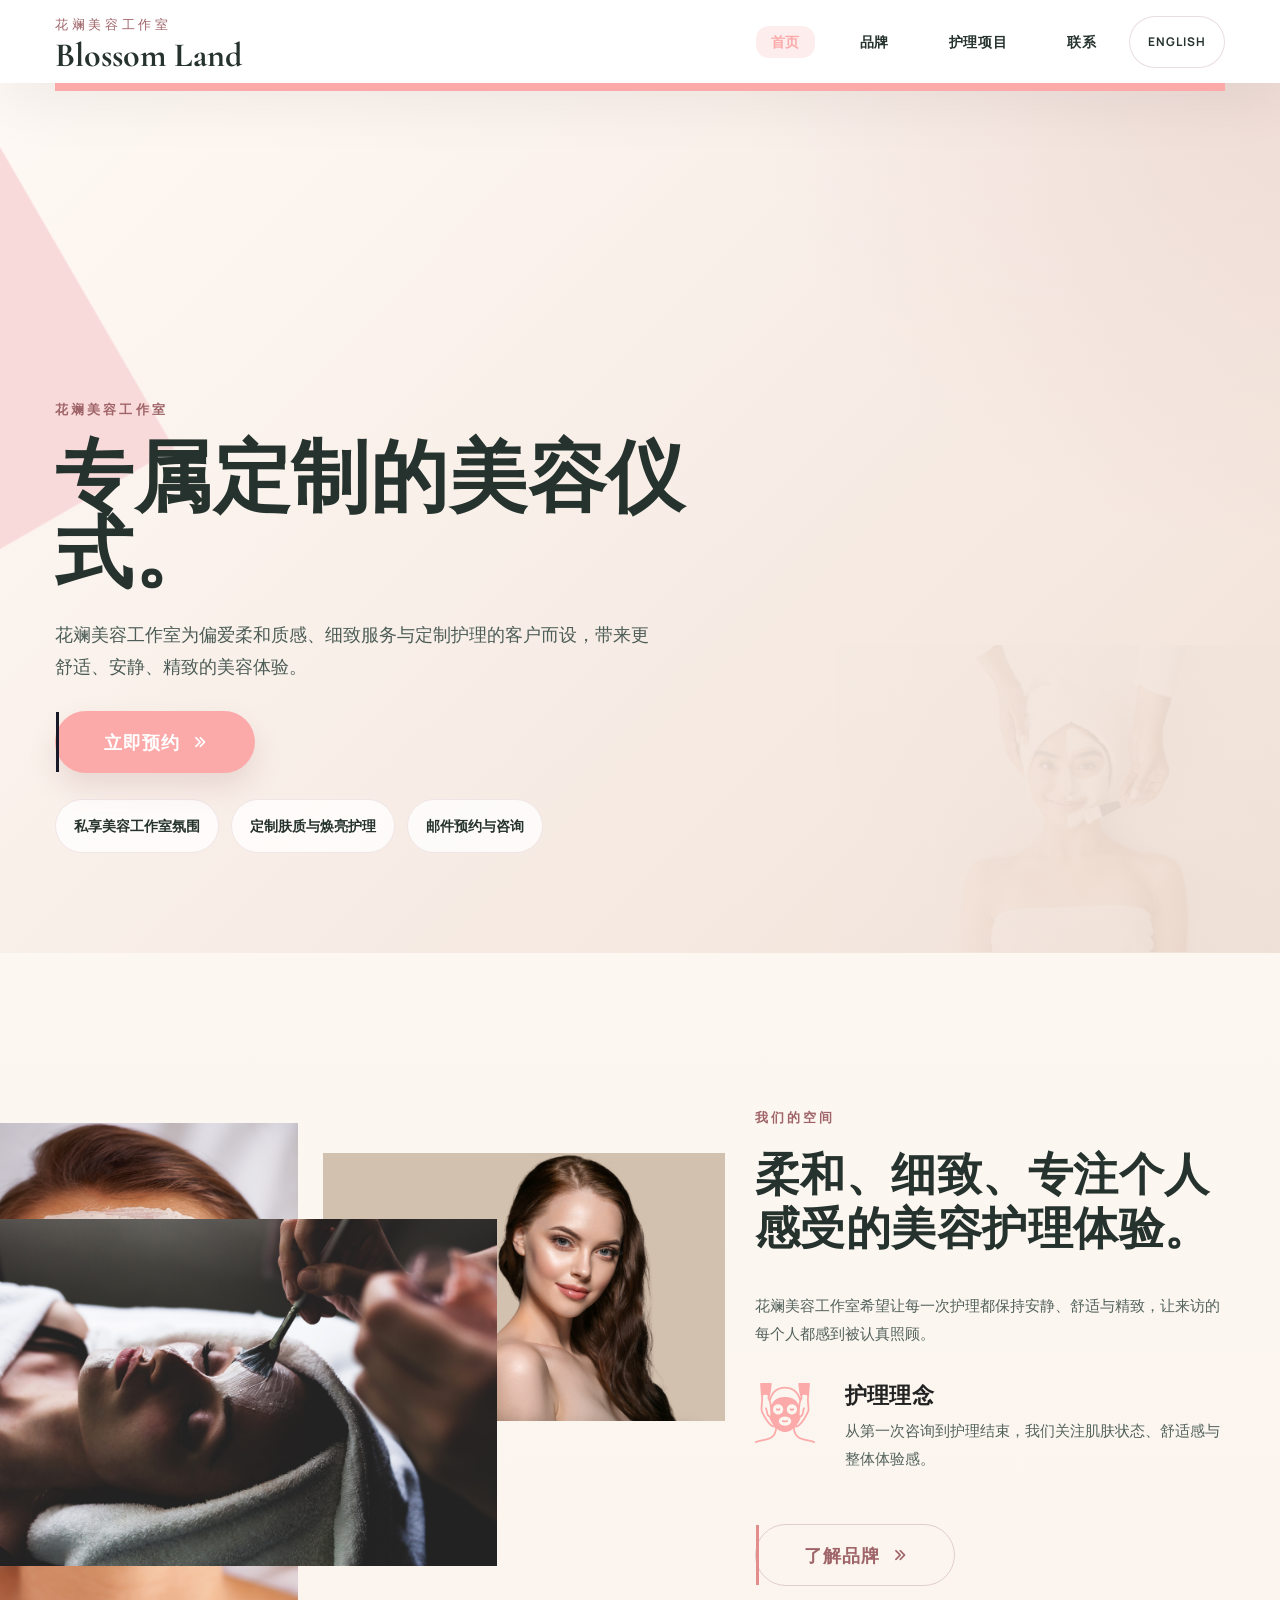
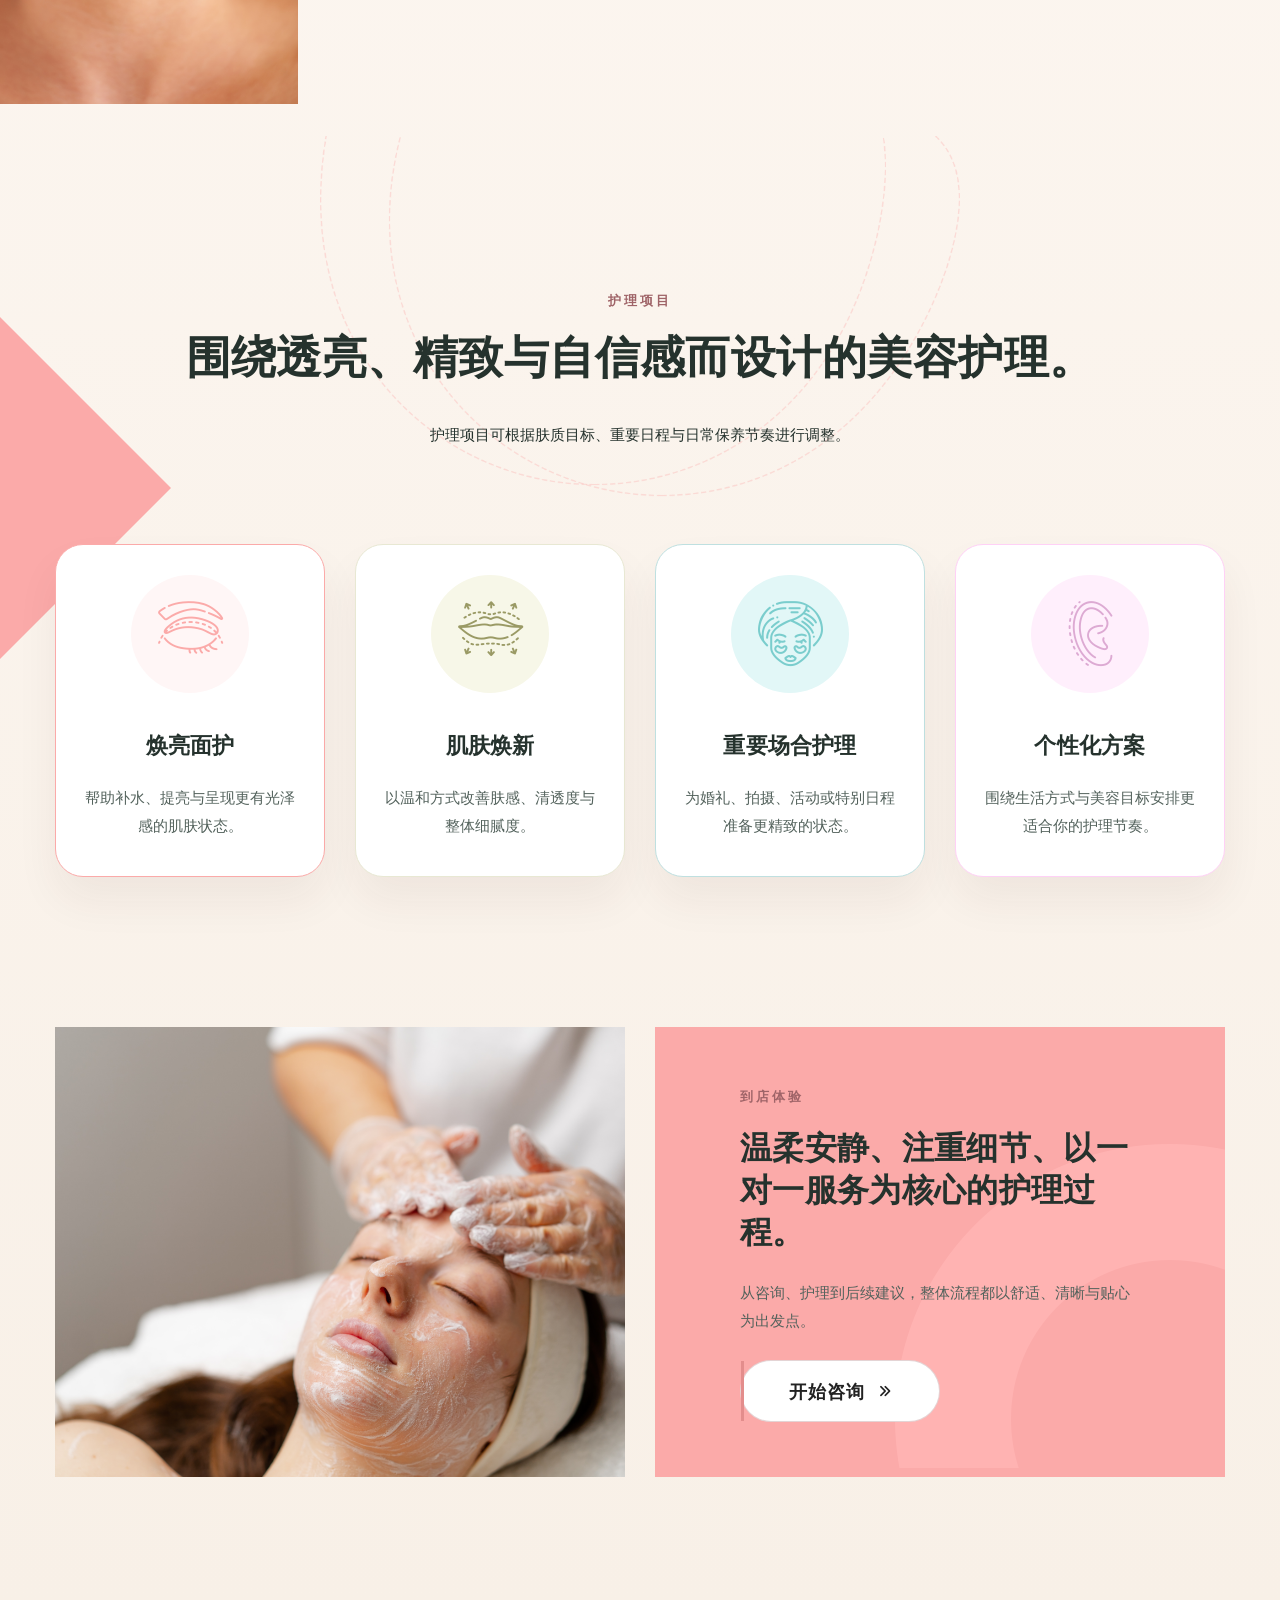
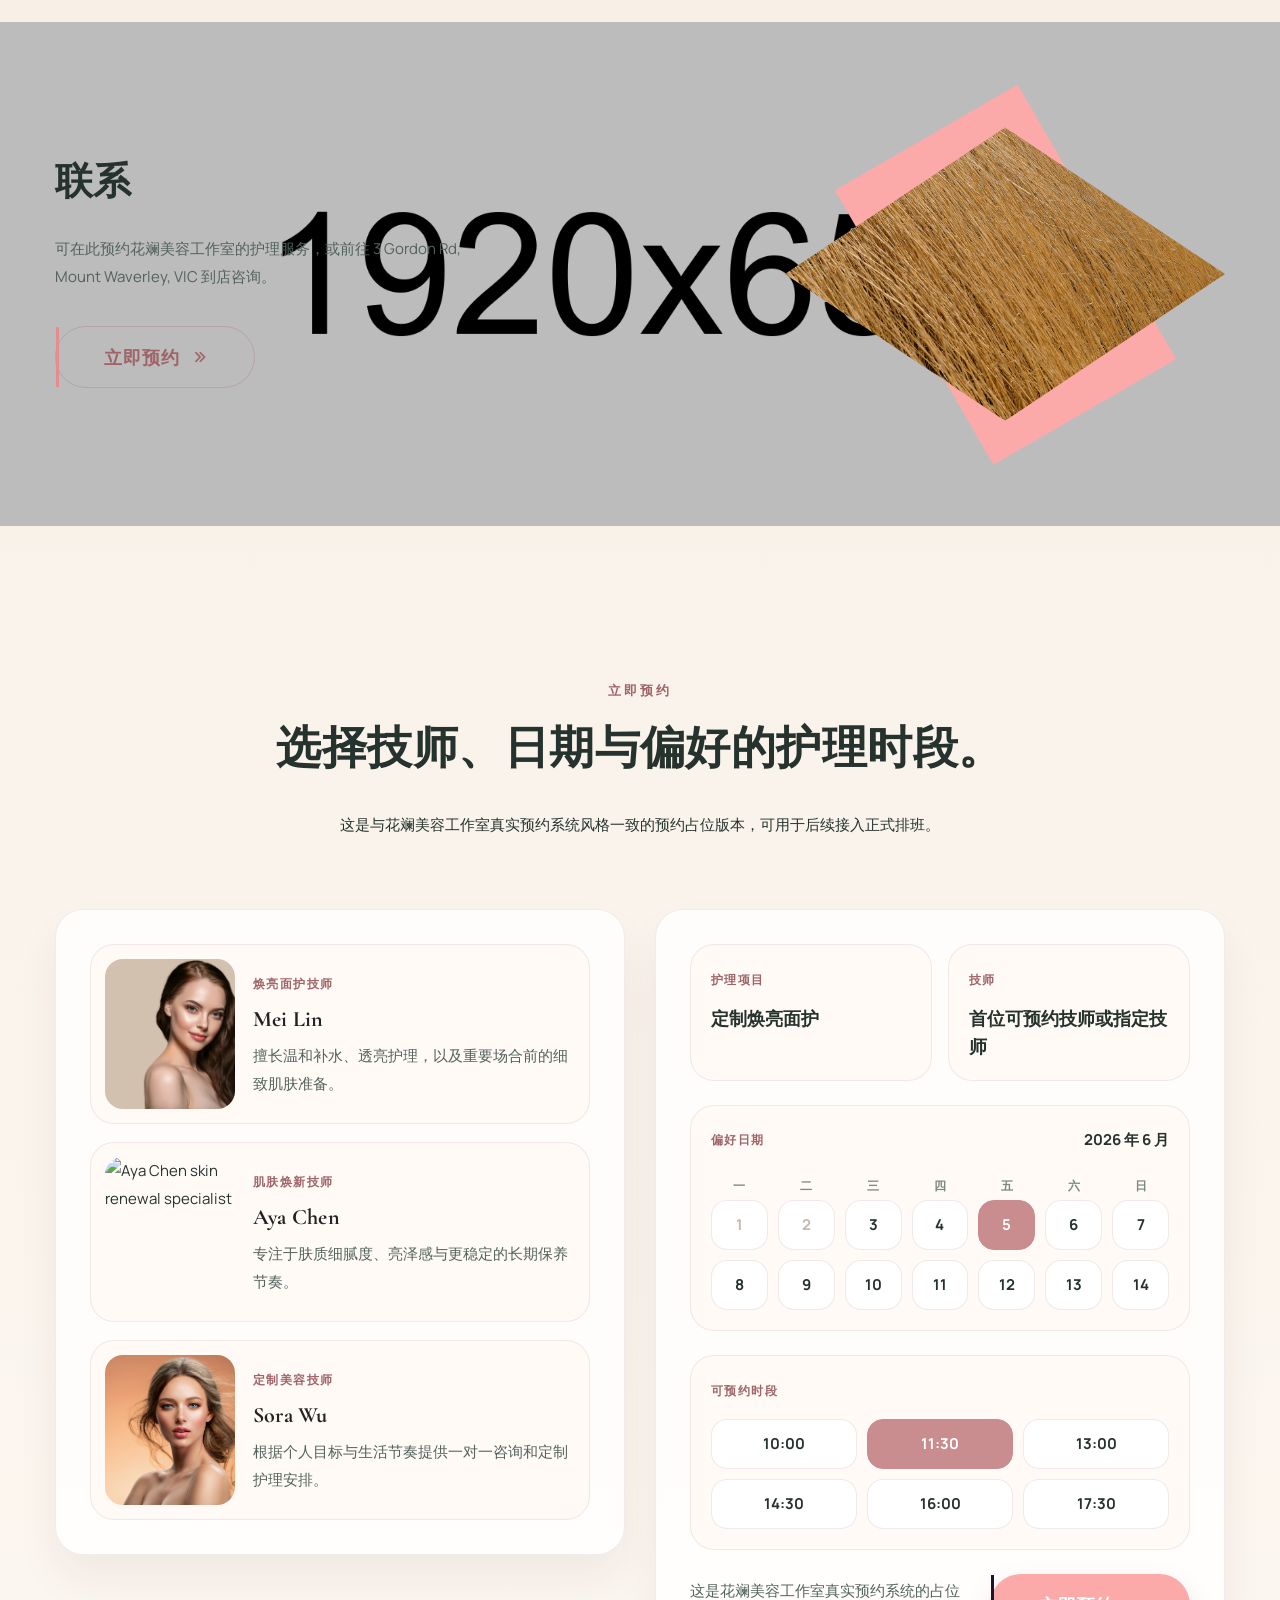
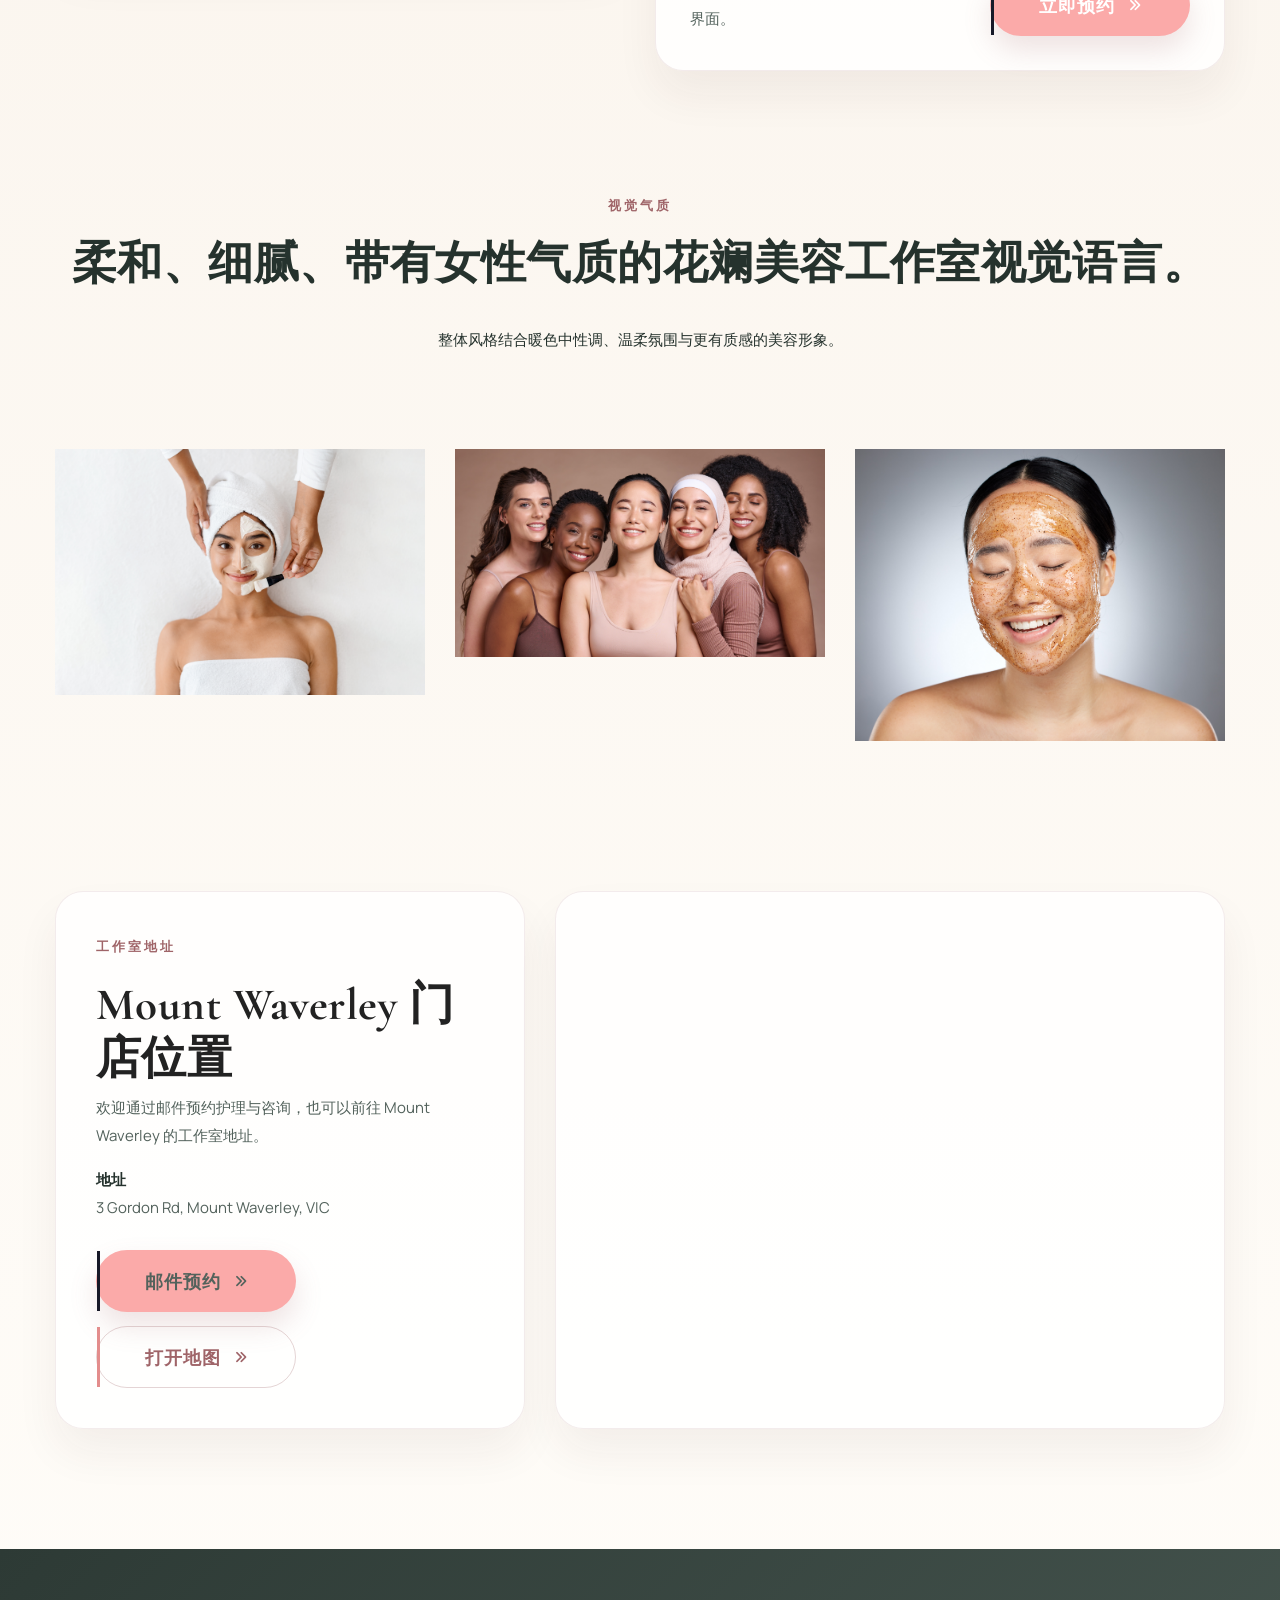
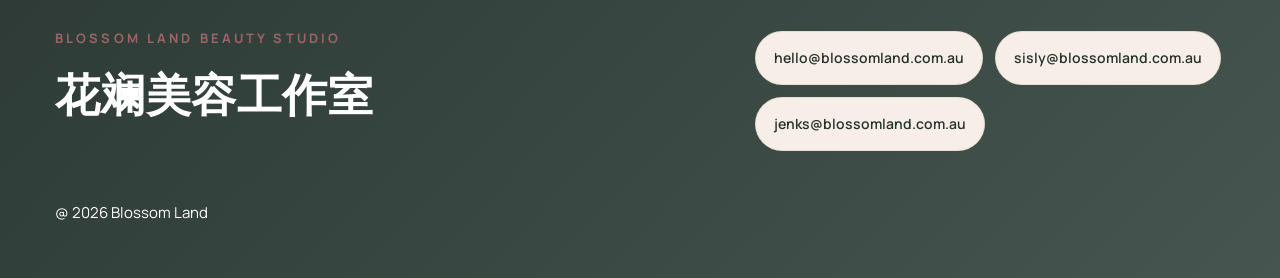
==== commit ea476f61: "Refine contact section copy and dry grass image" ====
--- a/ch/index.html
+++ b/ch/index.html
@@ -70,8 +70,7 @@
                     <h1>专属定制的美容仪式。</h1>
                     <p>花斓美容工作室为偏爱柔和质感、细致服务与定制护理的客户而设，带来更舒适、安静、精致的美容体验。</p>
                     <div class="hero-actions">
-                        <a href="mailto:hello@blossomland.com.au" class="theme-btn">邮件预约</a>
-                        <a href="https://maps.google.com/?q=3+Gordon+Rd,+Mount+Waverley+VIC" class="theme-btn style-two" target="_blank" rel="noopener">到访 3 Gordon Rd</a>
+                        <a href="#book-now" class="theme-btn">立即预约</a>
                     </div>
                     <ul class="hero-highlights">
                         <li>私享美容工作室氛围</li>
@@ -188,15 +187,114 @@
                 <div class="row align-items-center justify-content-between">
                     <div class="col-lg-5">
                         <div class="beauty-content rmb-50 mr-25 rmr-0">
-                            <span class="eyebrow">预约方式</span>
-                            <h3>欢迎通过邮件预约护理、咨询合作，或了解工作室最新动态。</h3>
-                            <p>首选联系邮箱为 <a href="mailto:hello@blossomland.com.au">hello@blossomland.com.au</a>。</p>
-                            <a href="contact.html" class="theme-btn style-two">查看联系方式</a>
+                            <h3>联系</h3>
+                            <p>可在此预约花斓美容工作室的护理服务，或前往 3 Gordon Rd, Mount Waverley, VIC 到店咨询。</p>
+                            <a href="#book-now" class="theme-btn style-two">立即预约</a>
                         </div>
                     </div>
                     <div class="col-lg-5 text-center">
                         <div class="beauty-image ml-30 rml-0">
-                            <img src="../assets/images/blossomland/portrait-3.jpg" alt="Young woman with flowing hair and makeup">
+                            <img src="../assets/images/blossomland/contact-dry-grass.jpg" alt="Warm sunlight across dry grass">
+                        </div>
+                    </div>
+                </div>
+            </div>
+        </section>
+
+        <section class="booking-section mb-150 rmb-100" id="book-now">
+            <div class="container">
+                <div class="section-title text-center mb-70">
+                    <span class="eyebrow">立即预约</span>
+                    <h2>选择技师、日期与偏好的护理时段。</h2>
+                    <p>这是与花斓美容工作室真实预约系统风格一致的预约占位版本，可用于后续接入正式排班。</p>
+                </div>
+                <div class="row align-items-start">
+                    <div class="col-lg-6">
+                        <div class="technician-panel rmb-40">
+                            <div class="technician-card">
+                                <img src="../assets/images/blossomland/portrait-1.jpg" alt="Mei Lin facial therapist">
+                                <div class="technician-card-content">
+                                    <span class="technician-role">焕亮面护技师</span>
+                                    <h4>Mei Lin</h4>
+                                    <p>擅长温和补水、透亮护理，以及重要场合前的细致肌肤准备。</p>
+                                </div>
+                            </div>
+                            <div class="technician-card">
+                                <img src="../assets/images/blossomland/portrait-2.jpg" alt="Aya Chen skin renewal specialist">
+                                <div class="technician-card-content">
+                                    <span class="technician-role">肌肤焕新技师</span>
+                                    <h4>Aya Chen</h4>
+                                    <p>专注于肤质细腻度、亮泽感与更稳定的长期保养节奏。</p>
+                                </div>
+                            </div>
+                            <div class="technician-card">
+                                <img src="../assets/images/blossomland/portrait-3.jpg" alt="Sora Wu bespoke beauty technician">
+                                <div class="technician-card-content">
+                                    <span class="technician-role">定制美容技师</span>
+                                    <h4>Sora Wu</h4>
+                                    <p>根据个人目标与生活节奏提供一对一咨询和定制护理安排。</p>
+                                </div>
+                            </div>
+                        </div>
+                    </div>
+                    <div class="col-lg-6">
+                        <div class="booking-widget">
+                            <div class="booking-field-group">
+                                <div class="booking-field">
+                                    <span class="booking-label">护理项目</span>
+                                    <div class="booking-select">定制焕亮面护</div>
+                                </div>
+                                <div class="booking-field">
+                                    <span class="booking-label">技师</span>
+                                    <div class="booking-select">首位可预约技师或指定技师</div>
+                                </div>
+                            </div>
+                            <div class="calendar-widget">
+                                <div class="calendar-header">
+                                    <span class="booking-label">偏好日期</span>
+                                    <strong>2026 年 6 月</strong>
+                                </div>
+                                <div class="calendar-weekdays">
+                                    <span>一</span>
+                                    <span>二</span>
+                                    <span>三</span>
+                                    <span>四</span>
+                                    <span>五</span>
+                                    <span>六</span>
+                                    <span>日</span>
+                                </div>
+                                <div class="calendar-grid">
+                                    <button type="button" class="calendar-day is-muted">1</button>
+                                    <button type="button" class="calendar-day is-muted">2</button>
+                                    <button type="button" class="calendar-day">3</button>
+                                    <button type="button" class="calendar-day">4</button>
+                                    <button type="button" class="calendar-day is-selected">5</button>
+                                    <button type="button" class="calendar-day">6</button>
+                                    <button type="button" class="calendar-day">7</button>
+                                    <button type="button" class="calendar-day">8</button>
+                                    <button type="button" class="calendar-day">9</button>
+                                    <button type="button" class="calendar-day">10</button>
+                                    <button type="button" class="calendar-day">11</button>
+                                    <button type="button" class="calendar-day">12</button>
+                                    <button type="button" class="calendar-day">13</button>
+                                    <button type="button" class="calendar-day">14</button>
+                                </div>
+                            </div>
+                            <div class="time-slot-panel">
+                                <span class="booking-label">可预约时段</span>
+                                <div class="time-slot-grid">
+                                    <button type="button" class="time-slot">10:00</button>
+                                    <button type="button" class="time-slot is-selected">11:30</button>
+                                    <button type="button" class="time-slot">13:00</button>
+                                    <button type="button" class="time-slot">14:30</button>
+                                    <button type="button" class="time-slot">16:00</button>
+                                    <button type="button" class="time-slot">17:30</button>
+                                </div>
+                            </div>
+                            <div class="booking-widget-footer">
+                                <p>这是花斓美容工作室真实预约系统的占位界面。</p>
+                                <a href="mailto:hello@blossomland.com.au?subject=立即预约%20-%20花斓美容工作室" class="theme-btn">立即预约</a>
+                            </div>
                         </div>
                     </div>
                 </div>
--- a/assets/css/bloosomland.css
+++ b/assets/css/bloosomland.css
@@ -62,11 +62,18 @@
     gap: 20px;
 }
 
+.nav-outer {
+    align-items: center;
+    display: flex;
+    flex-wrap: wrap;
+}
+
 .nav-cta-group {
     display: flex;
     align-items: center;
     gap: 10px;
     margin-left: 18px;
+    white-space: nowrap;
 }
 
 .lang-switch {
@@ -102,8 +109,9 @@
     background:
         radial-gradient(circle at top right, rgba(201, 140, 143, 0.18), transparent 34%),
         linear-gradient(135deg, rgba(255, 250, 246, 0.96), rgba(240, 224, 214, 0.92)),
-        url("../images/hero/hero.png") no-repeat right 12% bottom / 42%;
-    min-height: 760px;
+        url("../images/blossomland/portrait-2.jpg") no-repeat right 8% bottom 18% / 33%,
+        url("../images/blossomland/treatment-4.jpg") no-repeat right -2% bottom / 36%;
+    min-height: 700px;
     padding-top: 220px;
 }
 
@@ -123,13 +131,14 @@
     font-size: 18px;
     line-height: 1.8;
     max-width: 600px;
+    margin-bottom: 0;
 }
 
 .hero-actions {
     display: flex;
     flex-wrap: wrap;
     gap: 16px;
-    margin: 34px 0 28px;
+    margin: 28px 0 26px;
 }
 
 .theme-btn,
@@ -186,6 +195,150 @@
     margin-bottom: 120px;
 }
 
+.booking-section {
+    margin-bottom: 120px;
+}
+
+.technician-panel,
+.booking-widget {
+    background: rgba(255, 255, 255, 0.82);
+    border: 1px solid rgba(159, 100, 104, 0.12);
+    border-radius: 28px;
+    box-shadow: 0 24px 44px rgba(62, 39, 40, 0.06);
+    padding: 34px;
+}
+
+.technician-panel {
+    display: grid;
+    gap: 18px;
+}
+
+.technician-card {
+    align-items: center;
+    background: rgba(255, 250, 246, 0.92);
+    border: 1px solid rgba(159, 100, 104, 0.12);
+    border-radius: 24px;
+    display: grid;
+    gap: 18px;
+    grid-template-columns: 130px 1fr;
+    overflow: hidden;
+    padding: 14px;
+}
+
+.technician-card img {
+    border-radius: 18px;
+    height: 150px;
+    object-fit: cover;
+    width: 100%;
+}
+
+.technician-role,
+.booking-label {
+    color: var(--blossom-rose-dark);
+    display: inline-block;
+    font-size: 12px;
+    font-weight: 700;
+    letter-spacing: 0.12em;
+    text-transform: uppercase;
+}
+
+.technician-card-content h4 {
+    margin: 8px 0 10px;
+}
+
+.technician-card-content p,
+.booking-widget-footer p {
+    color: #53625c;
+    margin-bottom: 0;
+}
+
+.booking-widget {
+    display: grid;
+    gap: 24px;
+}
+
+.booking-field-group {
+    display: grid;
+    gap: 16px;
+    grid-template-columns: repeat(2, minmax(0, 1fr));
+}
+
+.booking-field,
+.calendar-widget,
+.time-slot-panel {
+    background: rgba(255, 250, 246, 0.92);
+    border: 1px solid rgba(159, 100, 104, 0.12);
+    border-radius: 24px;
+    padding: 20px;
+}
+
+.booking-select {
+    color: var(--blossom-ink);
+    font-size: 18px;
+    font-weight: 600;
+    margin-top: 10px;
+}
+
+.calendar-header {
+    align-items: center;
+    display: flex;
+    justify-content: space-between;
+    margin-bottom: 18px;
+}
+
+.calendar-weekdays,
+.calendar-grid,
+.time-slot-grid {
+    display: grid;
+    gap: 10px;
+}
+
+.calendar-weekdays,
+.calendar-grid {
+    grid-template-columns: repeat(7, minmax(0, 1fr));
+}
+
+.calendar-weekdays span {
+    color: #7a8782;
+    font-size: 12px;
+    font-weight: 700;
+    text-align: center;
+    text-transform: uppercase;
+}
+
+.calendar-day,
+.time-slot {
+    background: var(--blossom-white);
+    border: 1px solid rgba(159, 100, 104, 0.14);
+    border-radius: 16px;
+    color: var(--blossom-ink);
+    font-weight: 700;
+    min-height: 50px;
+}
+
+.calendar-day.is-selected,
+.time-slot.is-selected {
+    background: var(--blossom-rose);
+    border-color: var(--blossom-rose);
+    color: var(--blossom-white);
+}
+
+.calendar-day.is-muted {
+    color: #c6b8af;
+}
+
+.time-slot-grid {
+    grid-template-columns: repeat(3, minmax(0, 1fr));
+    margin-top: 14px;
+}
+
+.booking-widget-footer {
+    align-items: center;
+    display: flex;
+    gap: 18px;
+    justify-content: space-between;
+}
+
 .location-card,
 .map-card {
     background: rgba(255, 255, 255, 0.82);
@@ -301,10 +454,15 @@
 }
 
 @media only screen and (max-width: 991px) {
+    .nav-outer {
+        display: block;
+    }
+
     .bloosomland-hero {
         background:
             radial-gradient(circle at top right, rgba(201, 140, 143, 0.18), transparent 34%),
-            linear-gradient(135deg, rgba(255, 250, 246, 0.96), rgba(240, 224, 214, 0.92));
+            linear-gradient(135deg, rgba(255, 250, 246, 0.96), rgba(240, 224, 214, 0.92)),
+            url("../images/blossomland/portrait-2.jpg") no-repeat center bottom / 58%;
         min-height: auto;
         padding-top: 170px;
         padding-bottom: 110px;
@@ -337,8 +495,21 @@
         padding: 40px 24px;
     }
 
+    .technician-panel,
+    .booking-widget,
     .location-card,
     .map-card {
         padding: 28px 22px;
     }
-}
+
+    .technician-card,
+    .booking-field-group,
+    .booking-widget-footer,
+    .time-slot-grid {
+        grid-template-columns: 1fr;
+    }
+
+    .booking-widget-footer {
+        display: grid;
+    }
+}
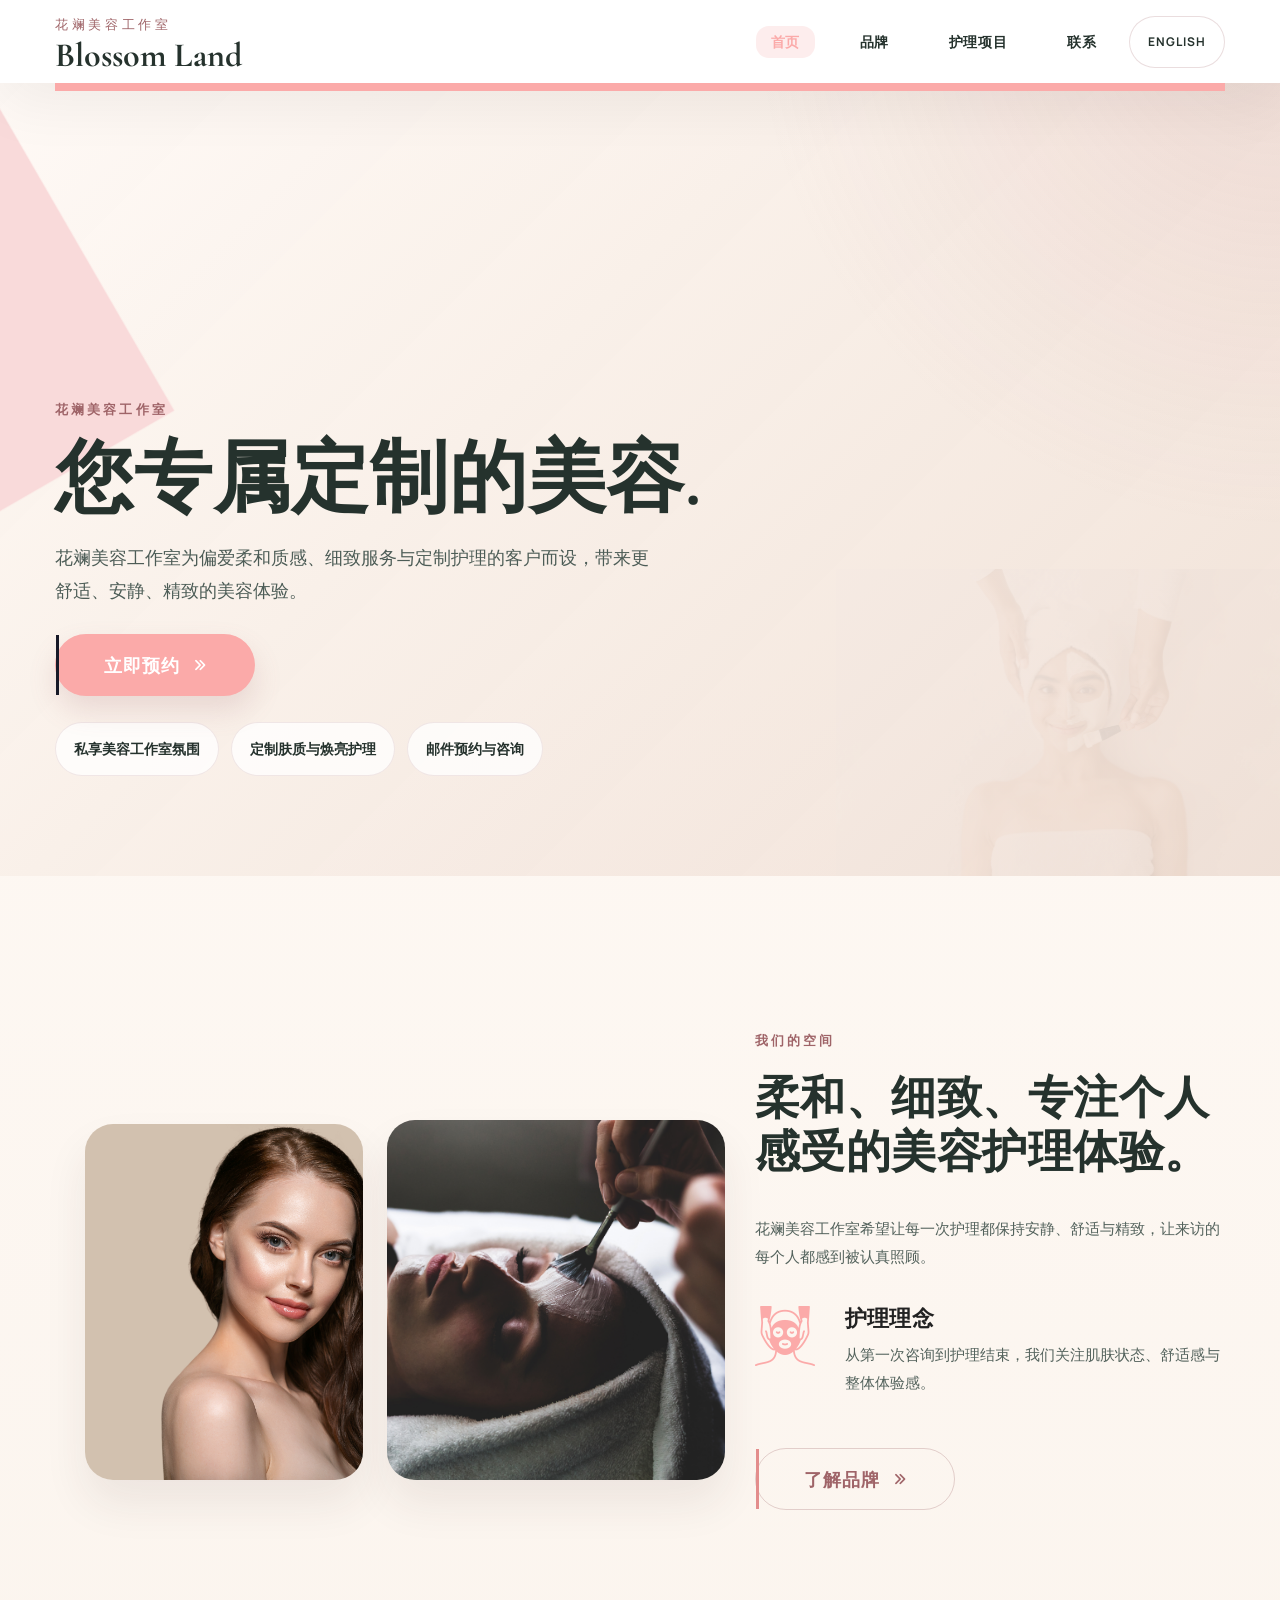
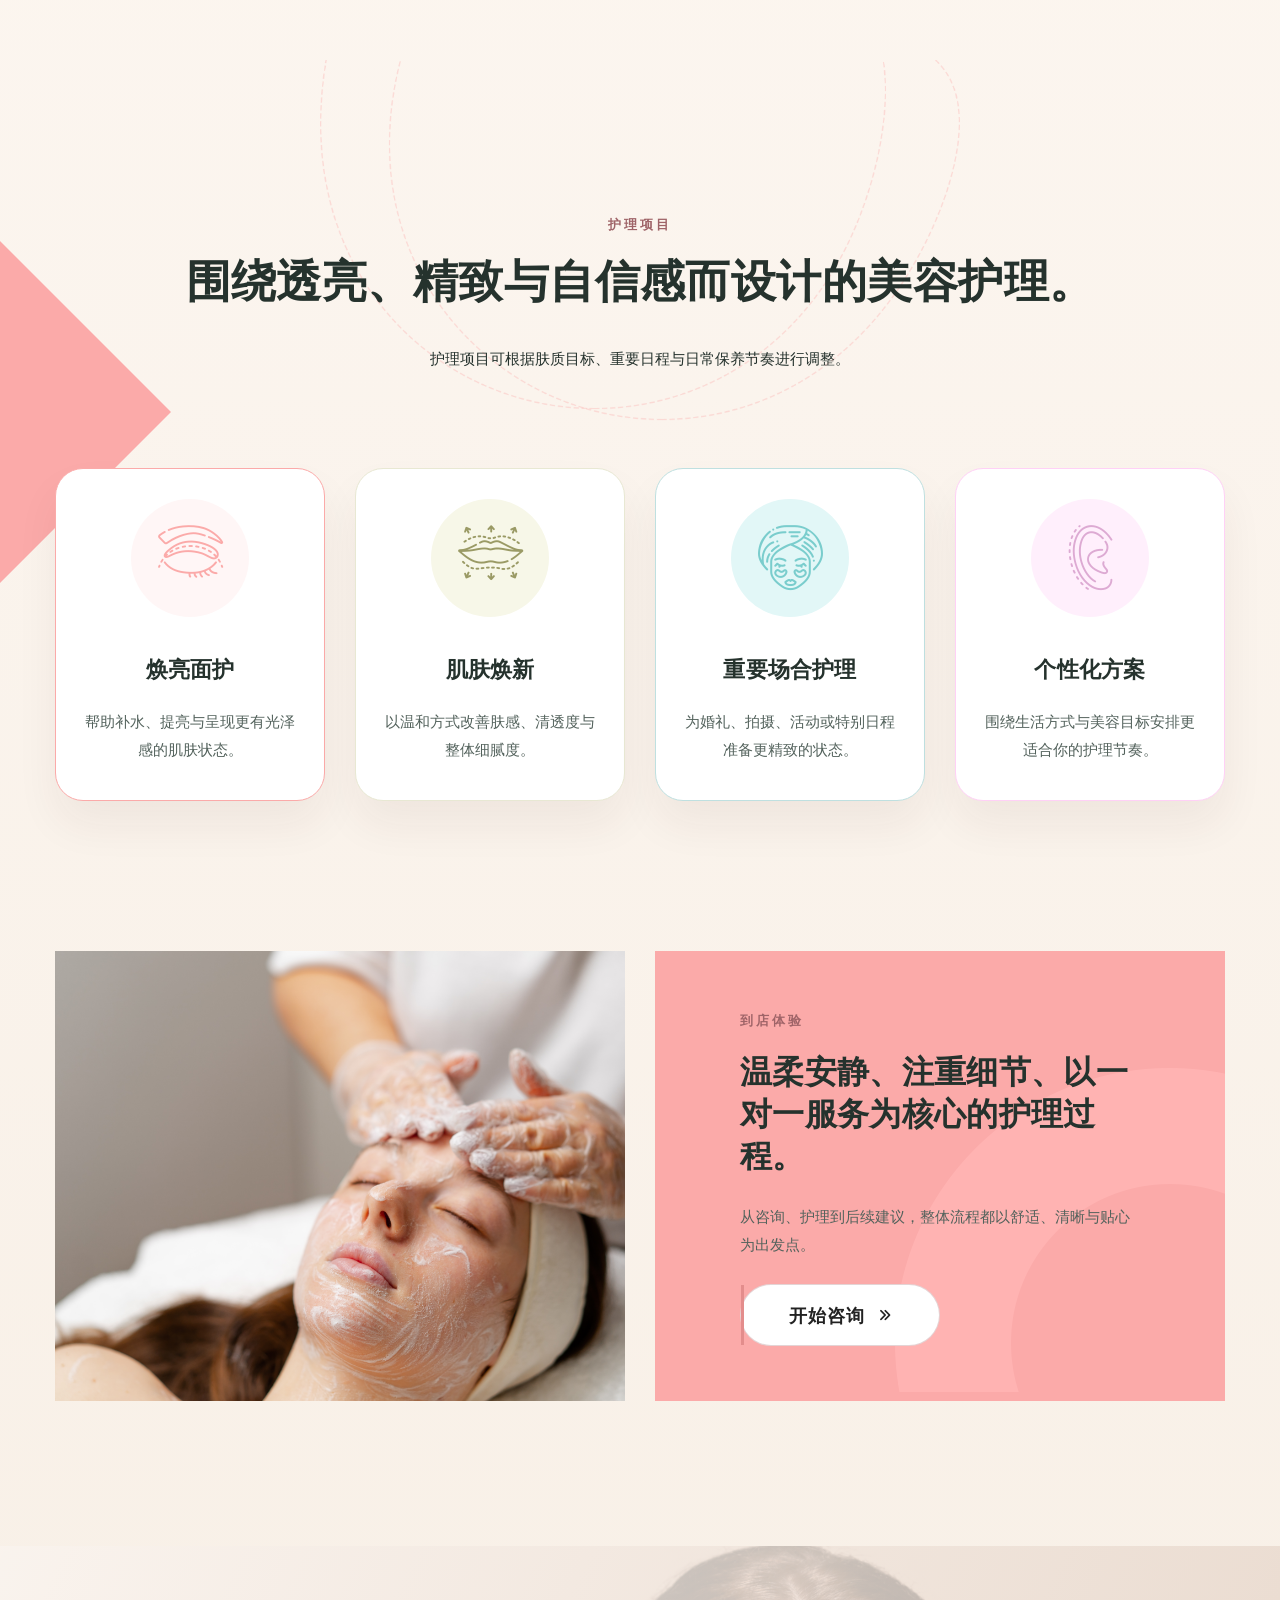
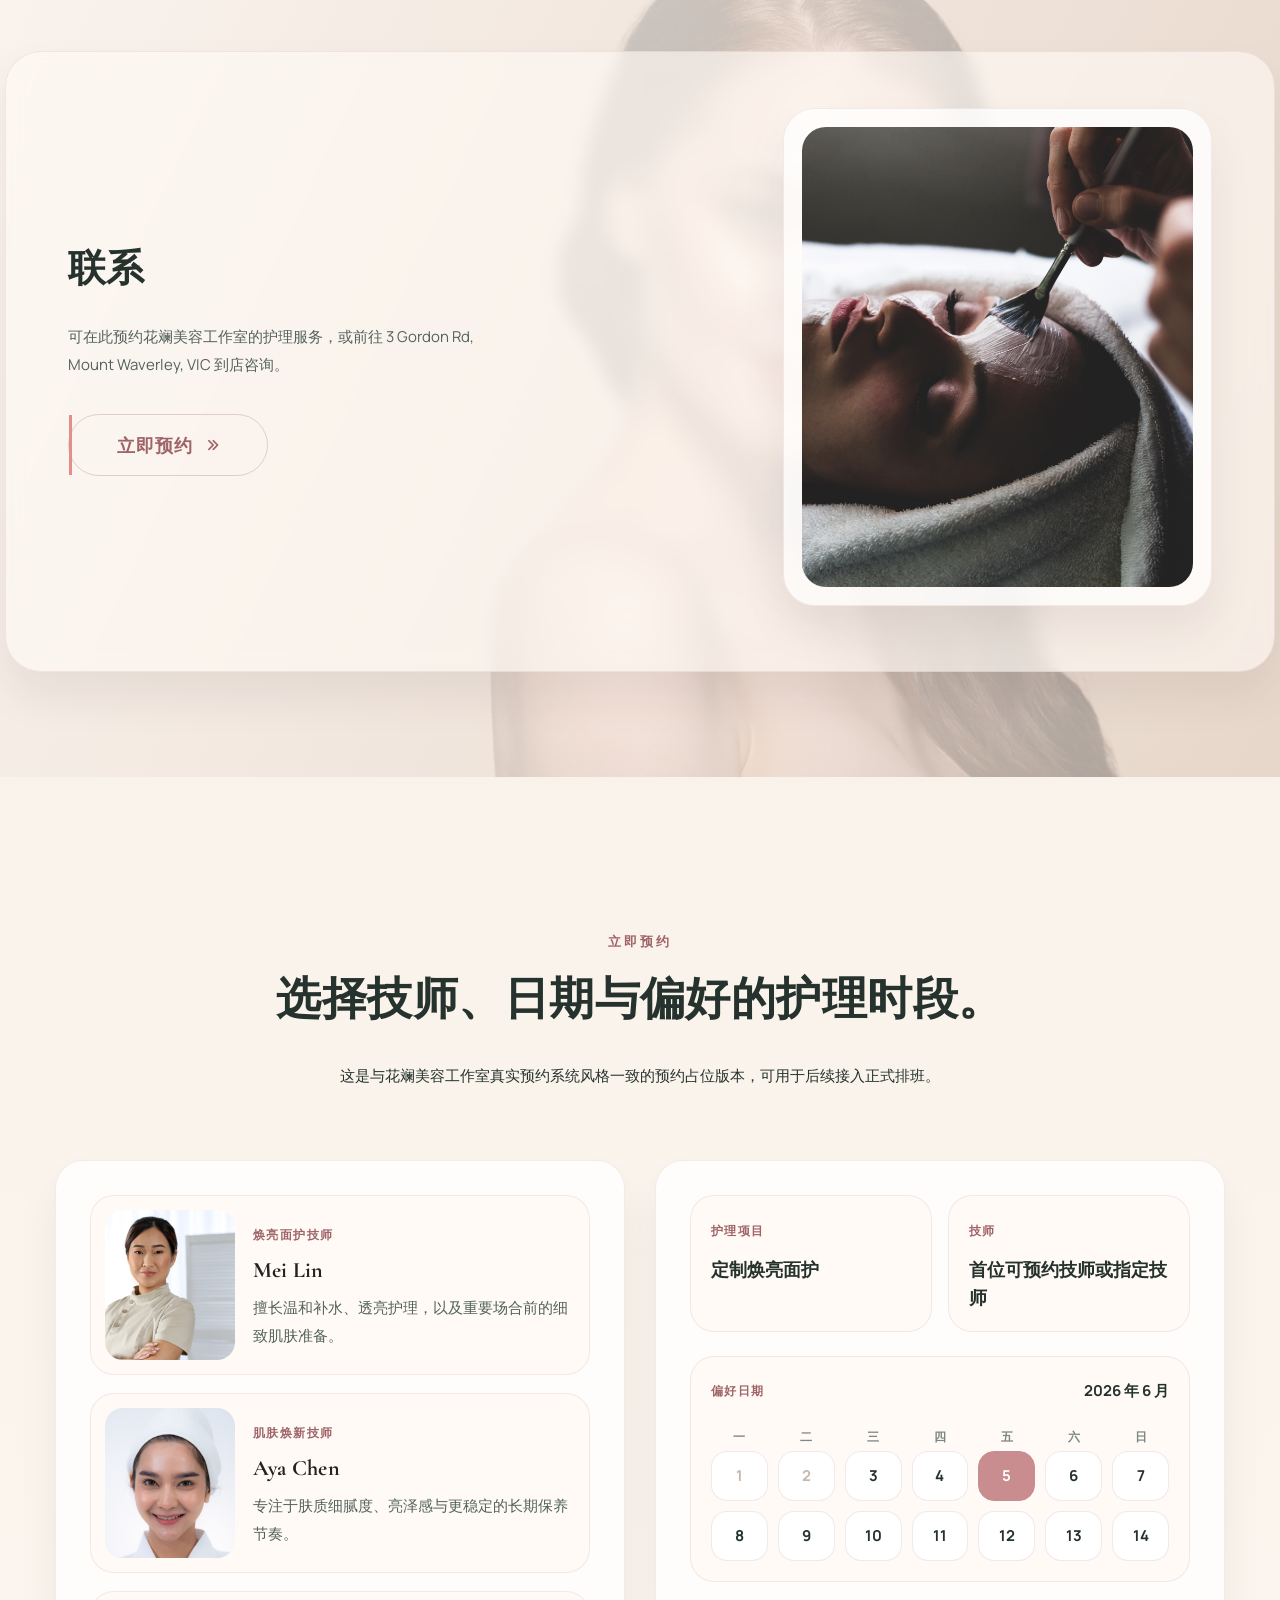
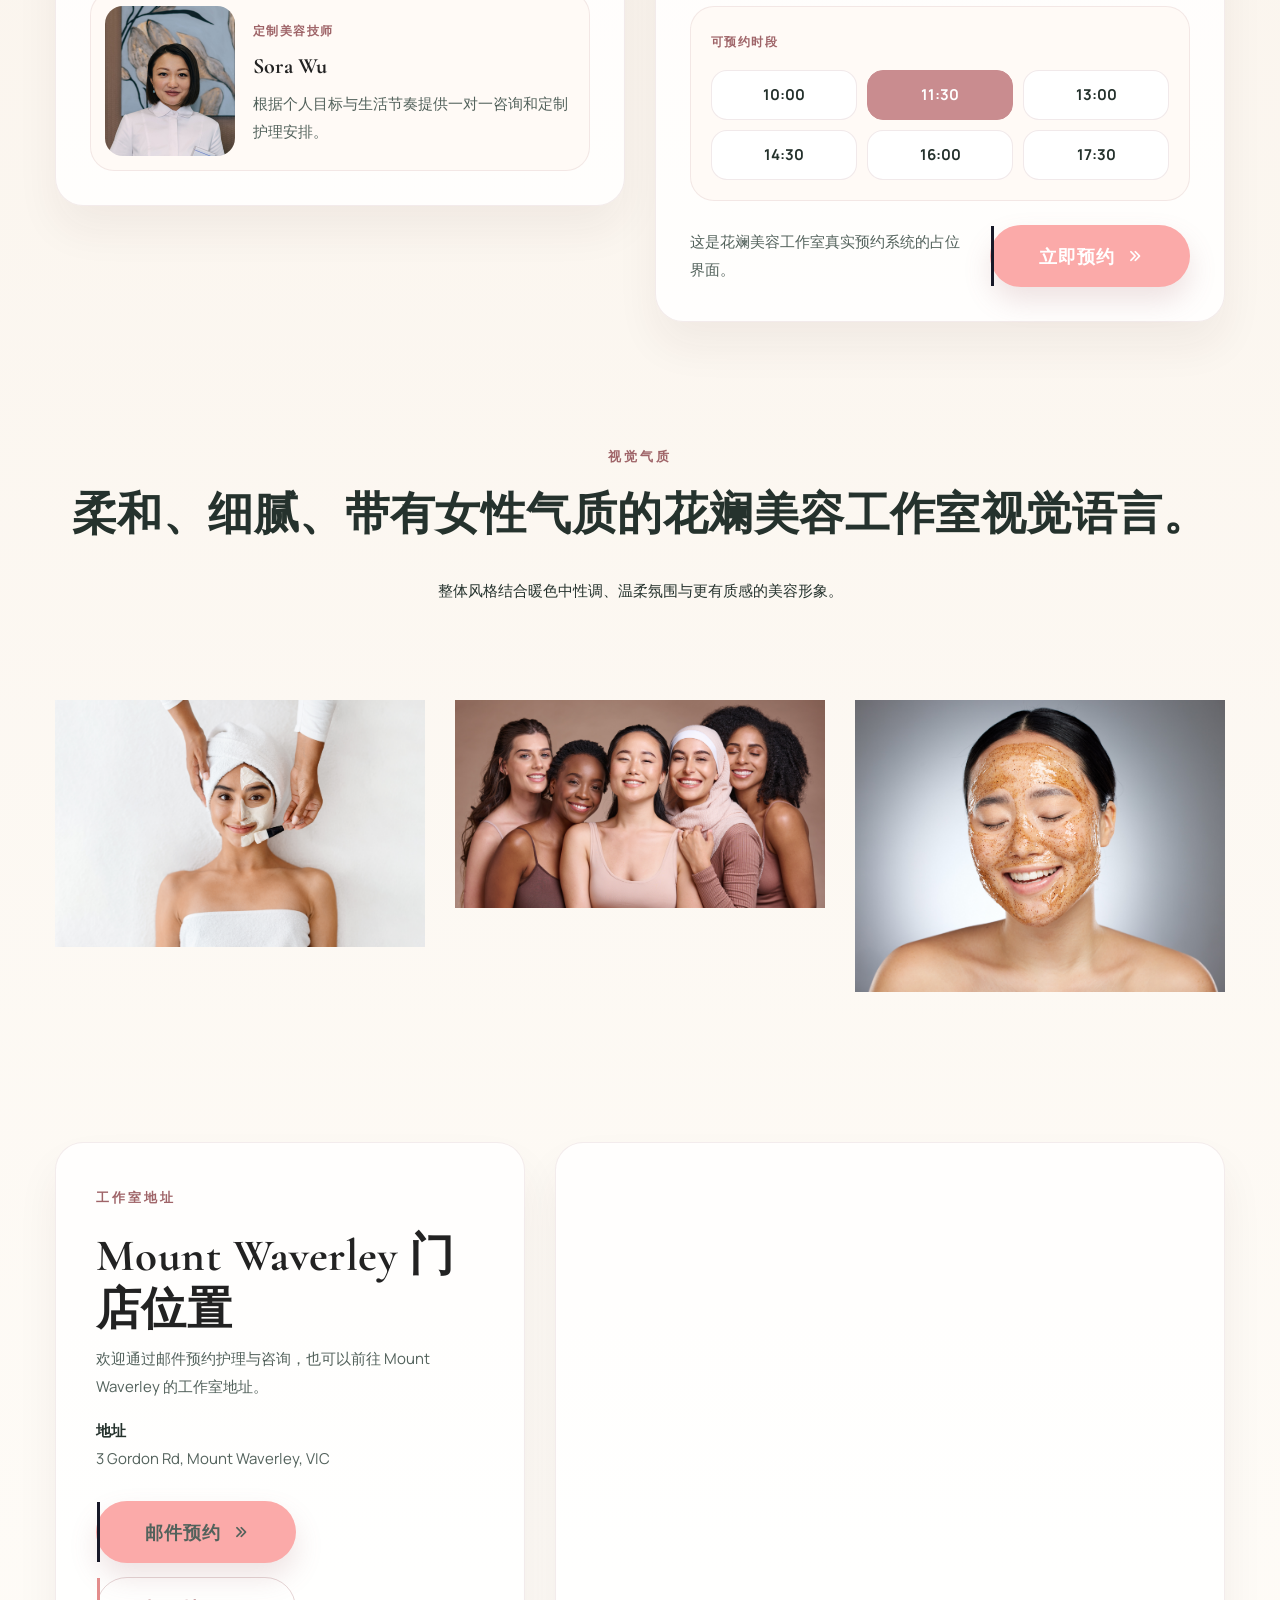
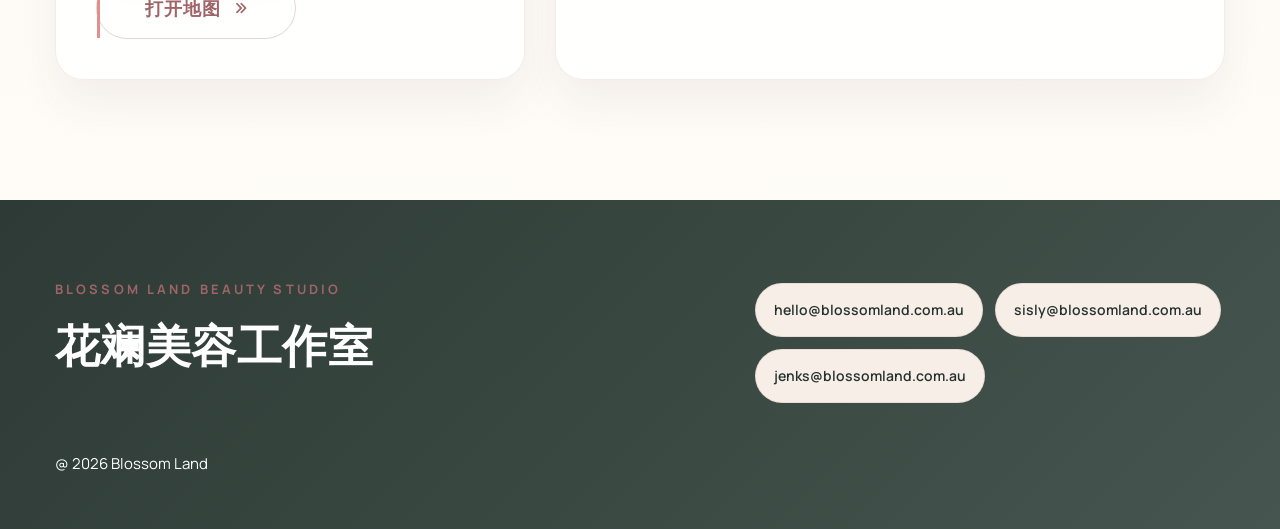
==== commit 7dbfb4d0: "Refine Chinese hero, contact section, and technician portraits" ====
--- a/ch/index.html
+++ b/ch/index.html
@@ -67,7 +67,7 @@
             <div class="container">
                 <div class="hero-content">
                     <span class="eyebrow">花斓美容工作室</span>
-                    <h1>专属定制的美容仪式。</h1>
+                    <h1>您专属定制的美容.</h1>
                     <p>花斓美容工作室为偏爱柔和质感、细致服务与定制护理的客户而设，带来更舒适、安静、精致的美容体验。</p>
                     <div class="hero-actions">
                         <a href="#book-now" class="theme-btn">立即预约</a>
@@ -88,8 +88,7 @@
             <div class="container">
                 <div class="row align-items-center">
                     <div class="col-lg-7">
-                        <div class="about-images rmb-50">
-                            <img src="../assets/images/blossomland/treatment-3.jpg" alt="Relaxing facial spa treatment">
+                        <div class="about-images about-images-duo rmb-50">
                             <img src="../assets/images/blossomland/portrait-1.jpg" alt="Beauty portrait with flowing hair">
                             <img src="../assets/images/blossomland/treatment-2.jpg" alt="Facial mask treatment in progress">
                         </div>
@@ -182,7 +181,7 @@
             </div>
         </section>
 
-        <section class="beauty-section py-105 mb-150 rpy-100 rmb-95">
+        <section class="beauty-section beauty-section-contact py-105 mb-150 rpy-100 rmb-95">
             <div class="container">
                 <div class="row align-items-center justify-content-between">
                     <div class="col-lg-5">
@@ -194,7 +193,7 @@
                     </div>
                     <div class="col-lg-5 text-center">
                         <div class="beauty-image ml-30 rml-0">
-                            <img src="../assets/images/blossomland/contact-dry-grass.jpg" alt="Warm sunlight across dry grass">
+                            <img src="../assets/images/blossomland/treatment-2.jpg" alt="Beauty treatment in progress">
                         </div>
                     </div>
                 </div>
@@ -212,7 +211,7 @@
                     <div class="col-lg-6">
                         <div class="technician-panel rmb-40">
                             <div class="technician-card">
-                                <img src="../assets/images/blossomland/portrait-1.jpg" alt="Mei Lin facial therapist">
+                                <img src="../assets/images/blossomland/technician-mei-lin.jpg" alt="Mei Lin facial therapist">
                                 <div class="technician-card-content">
                                     <span class="technician-role">焕亮面护技师</span>
                                     <h4>Mei Lin</h4>
@@ -220,7 +219,7 @@
                                 </div>
                             </div>
                             <div class="technician-card">
-                                <img src="../assets/images/blossomland/portrait-2.jpg" alt="Aya Chen skin renewal specialist">
+                                <img src="../assets/images/blossomland/technician-aya-chen.jpg" alt="Aya Chen skin renewal specialist">
                                 <div class="technician-card-content">
                                     <span class="technician-role">肌肤焕新技师</span>
                                     <h4>Aya Chen</h4>
@@ -228,7 +227,7 @@
                                 </div>
                             </div>
                             <div class="technician-card">
-                                <img src="../assets/images/blossomland/portrait-3.jpg" alt="Sora Wu bespoke beauty technician">
+                                <img src="../assets/images/blossomland/technician-sora-wu.jpg" alt="Sora Wu bespoke beauty technician">
                                 <div class="technician-card-content">
                                     <span class="technician-role">定制美容技师</span>
                                     <h4>Sora Wu</h4>
--- a/assets/css/bloosomland.css
+++ b/assets/css/bloosomland.css
@@ -191,6 +191,33 @@
     padding: 12px 18px;
 }
 
+.about-images-duo {
+    align-items: end;
+    display: grid;
+    gap: 24px;
+    grid-template-columns: minmax(0, 0.82fr) minmax(0, 1fr);
+    max-width: 640px;
+    padding: 0;
+}
+
+.about-images-duo img {
+    border-radius: 28px;
+    box-shadow: 0 24px 44px rgba(62, 39, 40, 0.08);
+    position: static !important;
+    width: 100% !important;
+}
+
+.about-images-duo img:first-child {
+    aspect-ratio: 0.78;
+    margin-top: 68px;
+    object-fit: cover;
+}
+
+.about-images-duo img:last-child {
+    aspect-ratio: 0.94;
+    object-fit: cover;
+}
+
 .location-section {
     margin-bottom: 120px;
 }
@@ -373,6 +400,46 @@
     width: 100%;
 }
 
+.beauty-section-contact {
+    background:
+        linear-gradient(115deg, rgba(255, 250, 246, 0.88), rgba(240, 224, 214, 0.7)),
+        url("../images/blossomland/portrait-1.jpg") center center / cover no-repeat;
+}
+
+.beauty-section-contact .container {
+    background: rgba(255, 250, 246, 0.6);
+    backdrop-filter: blur(8px);
+    border: 1px solid rgba(159, 100, 104, 0.12);
+    border-radius: 36px;
+    box-shadow: 0 24px 44px rgba(62, 39, 40, 0.08);
+    padding: 56px 62px;
+    position: relative;
+}
+
+.beauty-section-contact .beauty-content p {
+    max-width: 420px;
+}
+
+.beauty-section-contact .beauty-image {
+    background: rgba(255, 255, 255, 0.74);
+    border: 1px solid rgba(159, 100, 104, 0.12);
+    border-radius: 32px;
+    box-shadow: 0 24px 44px rgba(62, 39, 40, 0.08);
+    padding: 18px;
+}
+
+.beauty-section-contact .beauty-image:after {
+    display: none;
+}
+
+.beauty-section-contact .beauty-image img {
+    border-radius: 24px;
+    clip-path: none;
+    display: block;
+    height: 460px;
+    object-fit: cover;
+}
+
 .section-title h2,
 .page-title,
 .beauty-content h3,
@@ -476,6 +543,23 @@
         margin-left: 0;
         margin-top: 18px;
     }
+
+    .about-images-duo {
+        gap: 16px;
+        grid-template-columns: repeat(2, minmax(0, 1fr));
+    }
+
+    .about-images-duo img:first-child {
+        margin-top: 34px;
+    }
+
+    .beauty-section-contact .container {
+        padding: 36px 26px;
+    }
+
+    .beauty-section-contact .beauty-image img {
+        height: 360px;
+    }
 }
 
 @media only screen and (max-width: 767px) {
@@ -512,4 +596,20 @@
     .booking-widget-footer {
         display: grid;
     }
-}
+
+    .about-images-duo {
+        grid-template-columns: 1fr;
+    }
+
+    .about-images-duo img:first-child {
+        margin-top: 0;
+    }
+
+    .beauty-section-contact .container {
+        padding: 28px 20px;
+    }
+
+    .beauty-section-contact .beauty-image img {
+        height: 300px;
+    }
+}
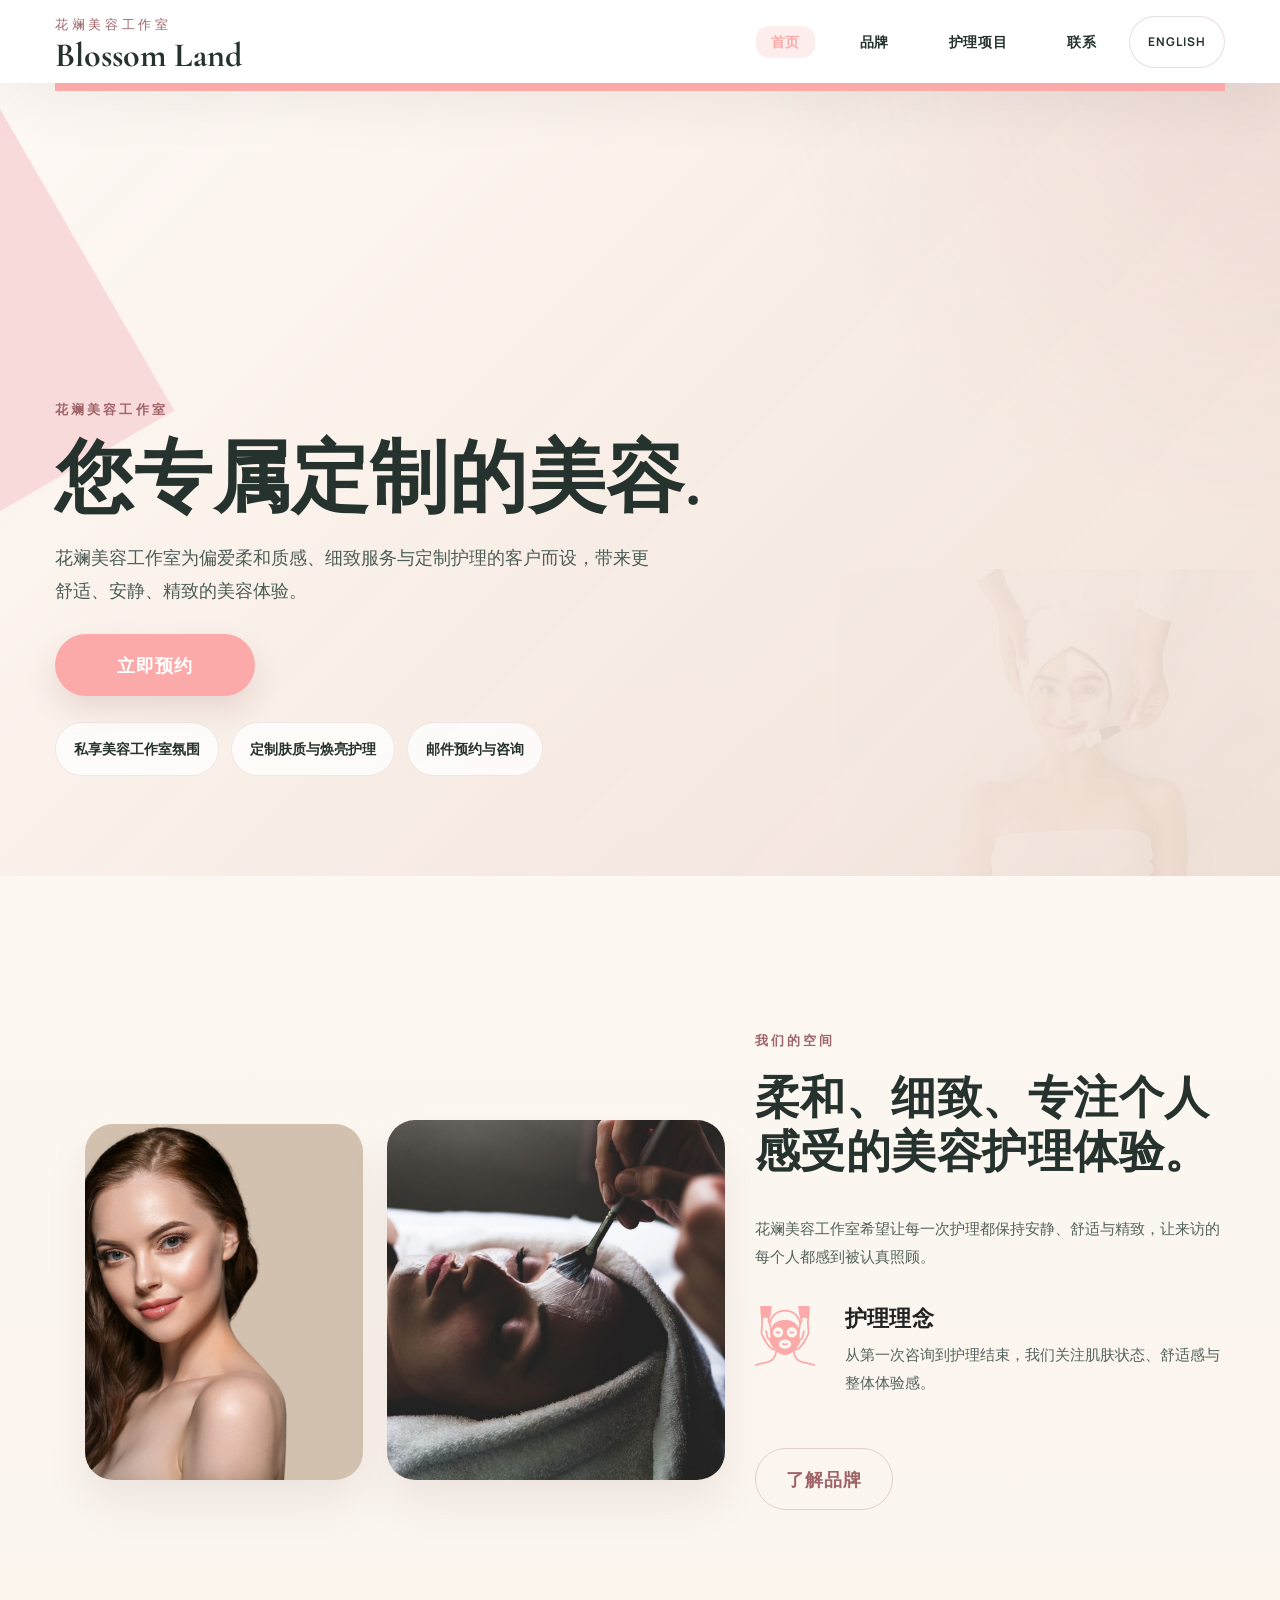
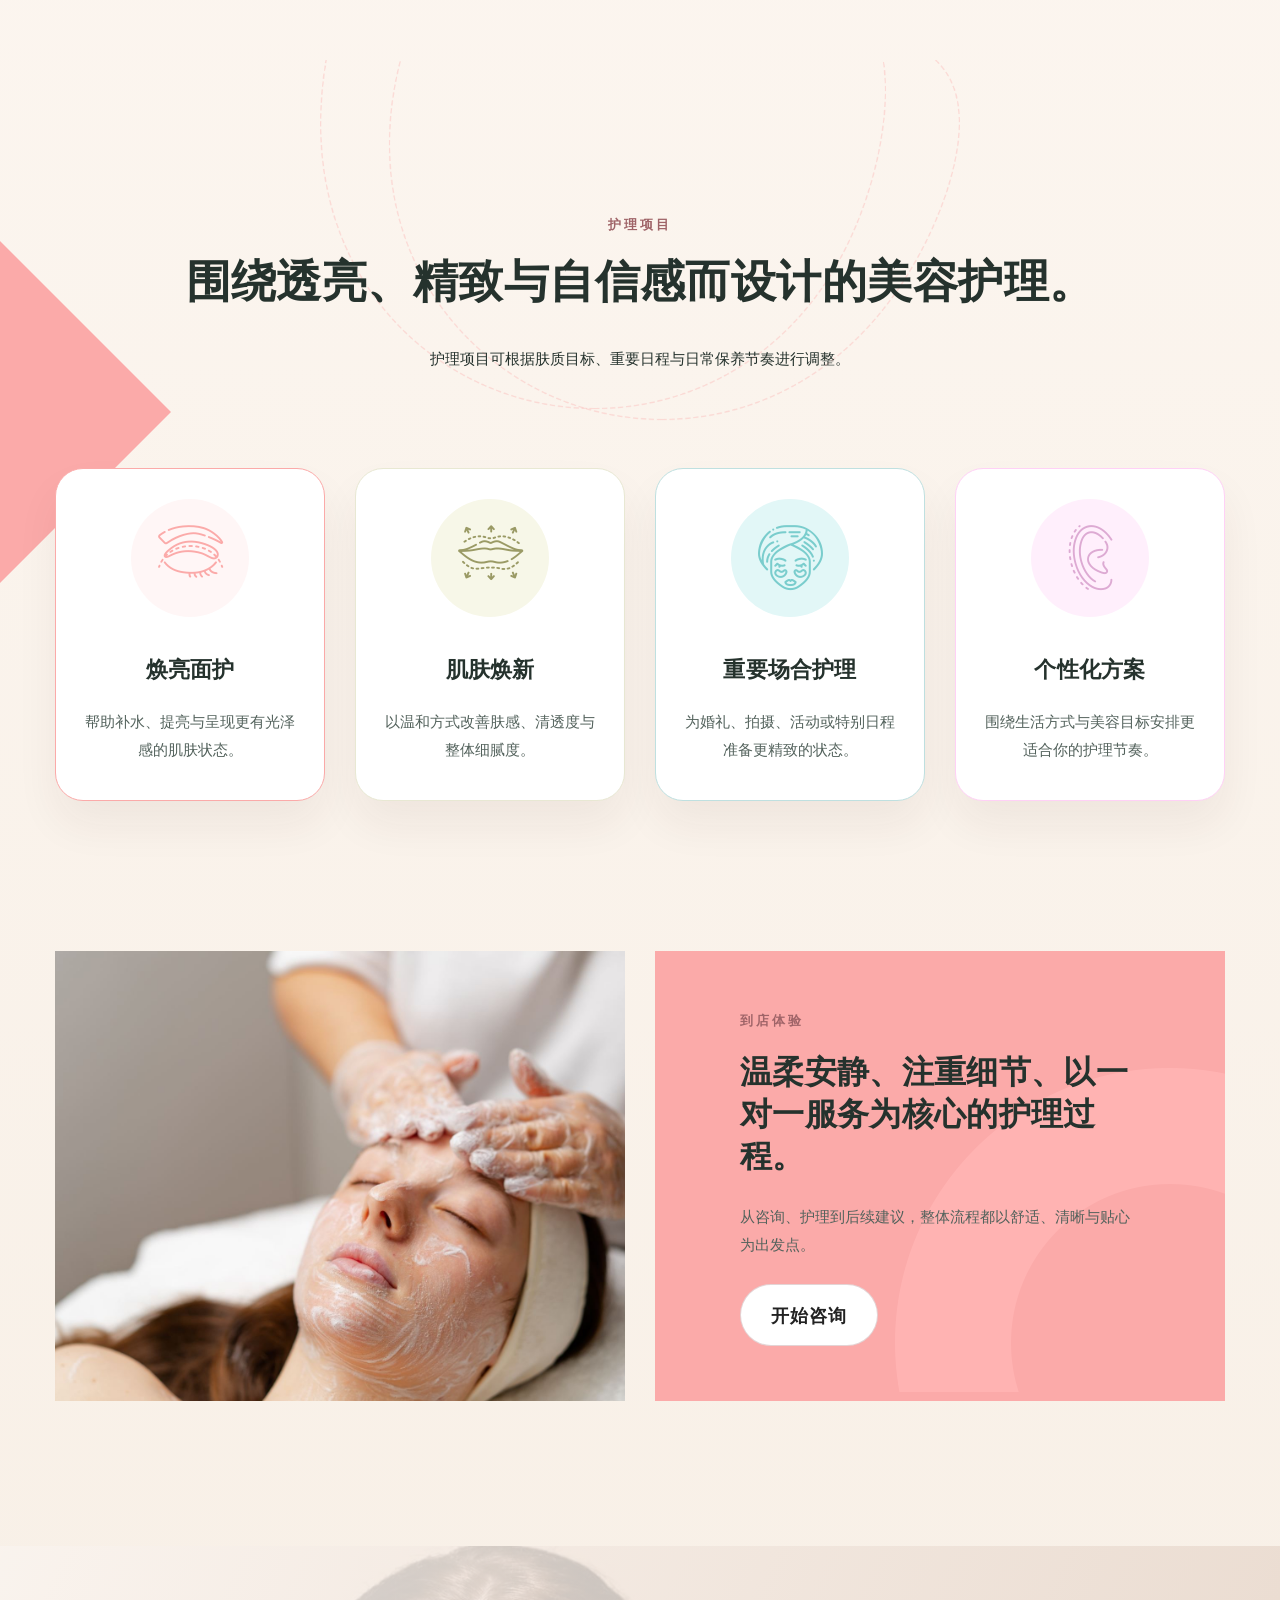
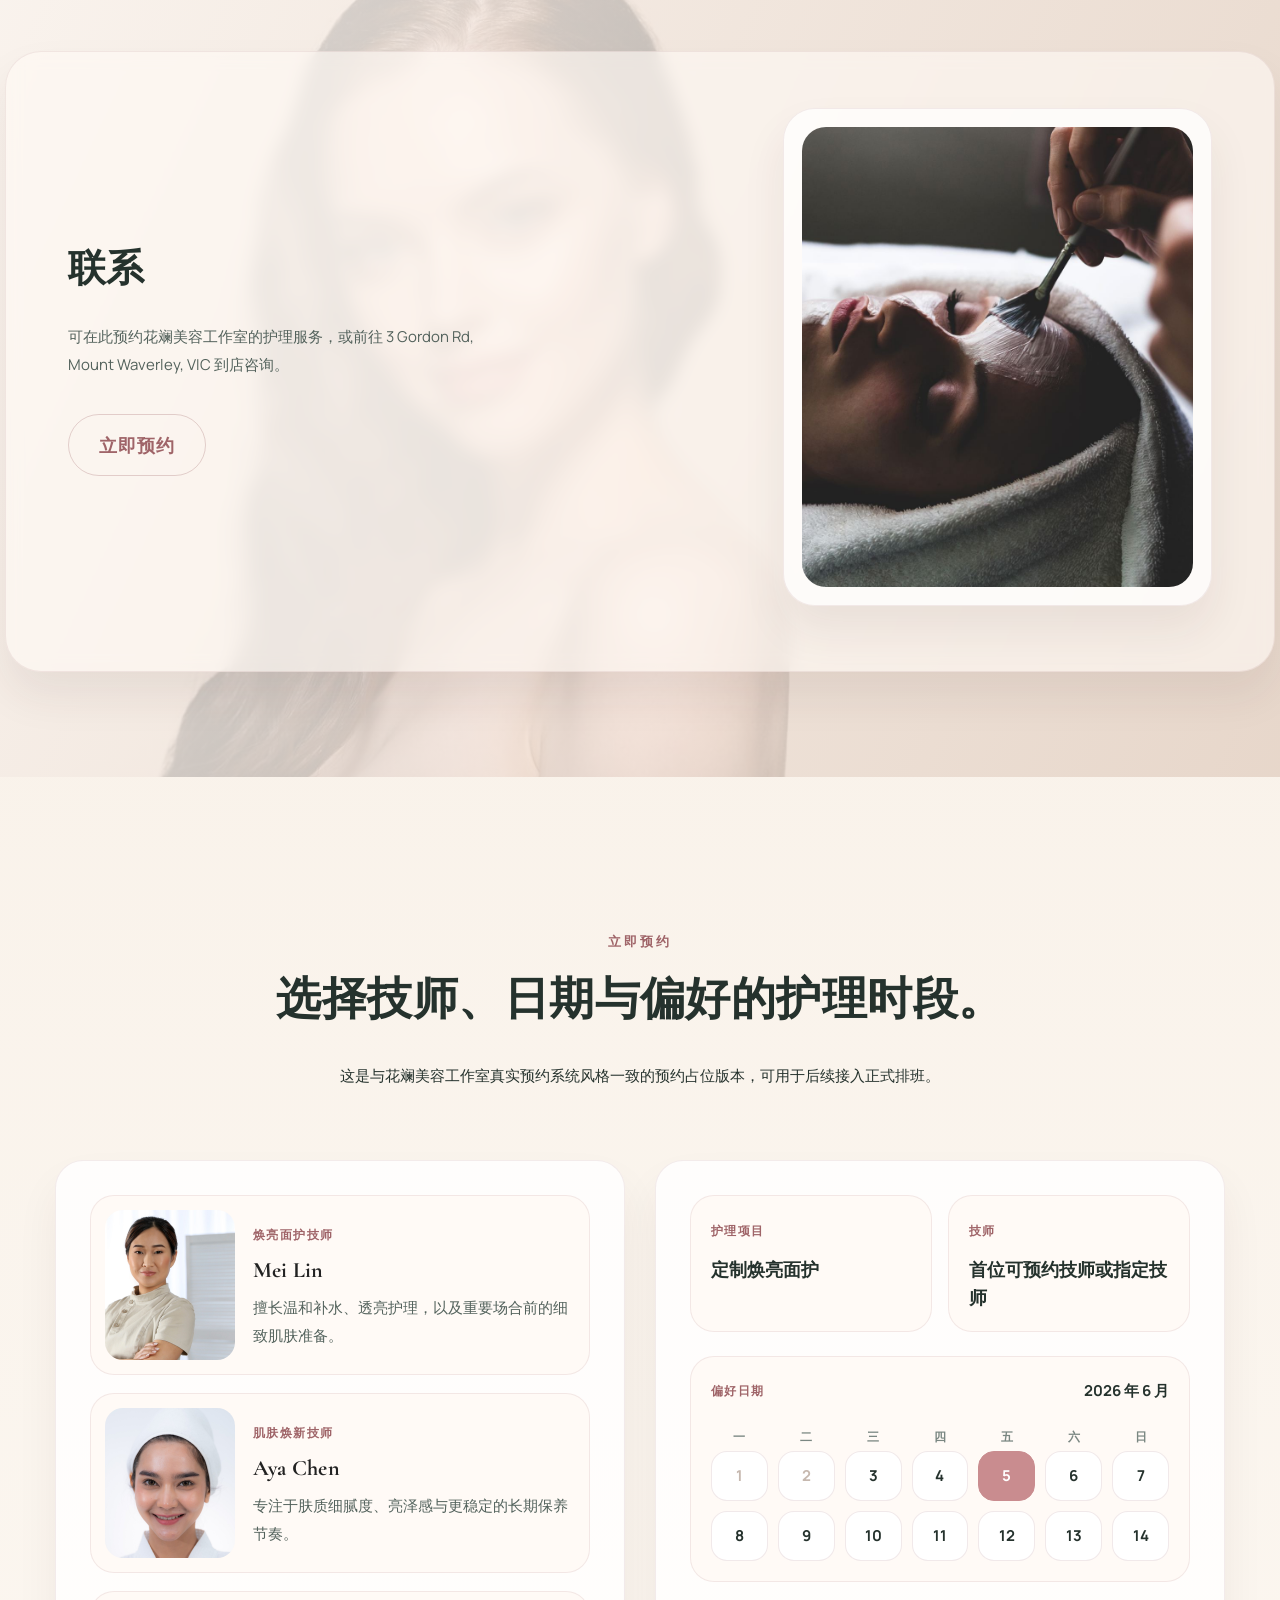
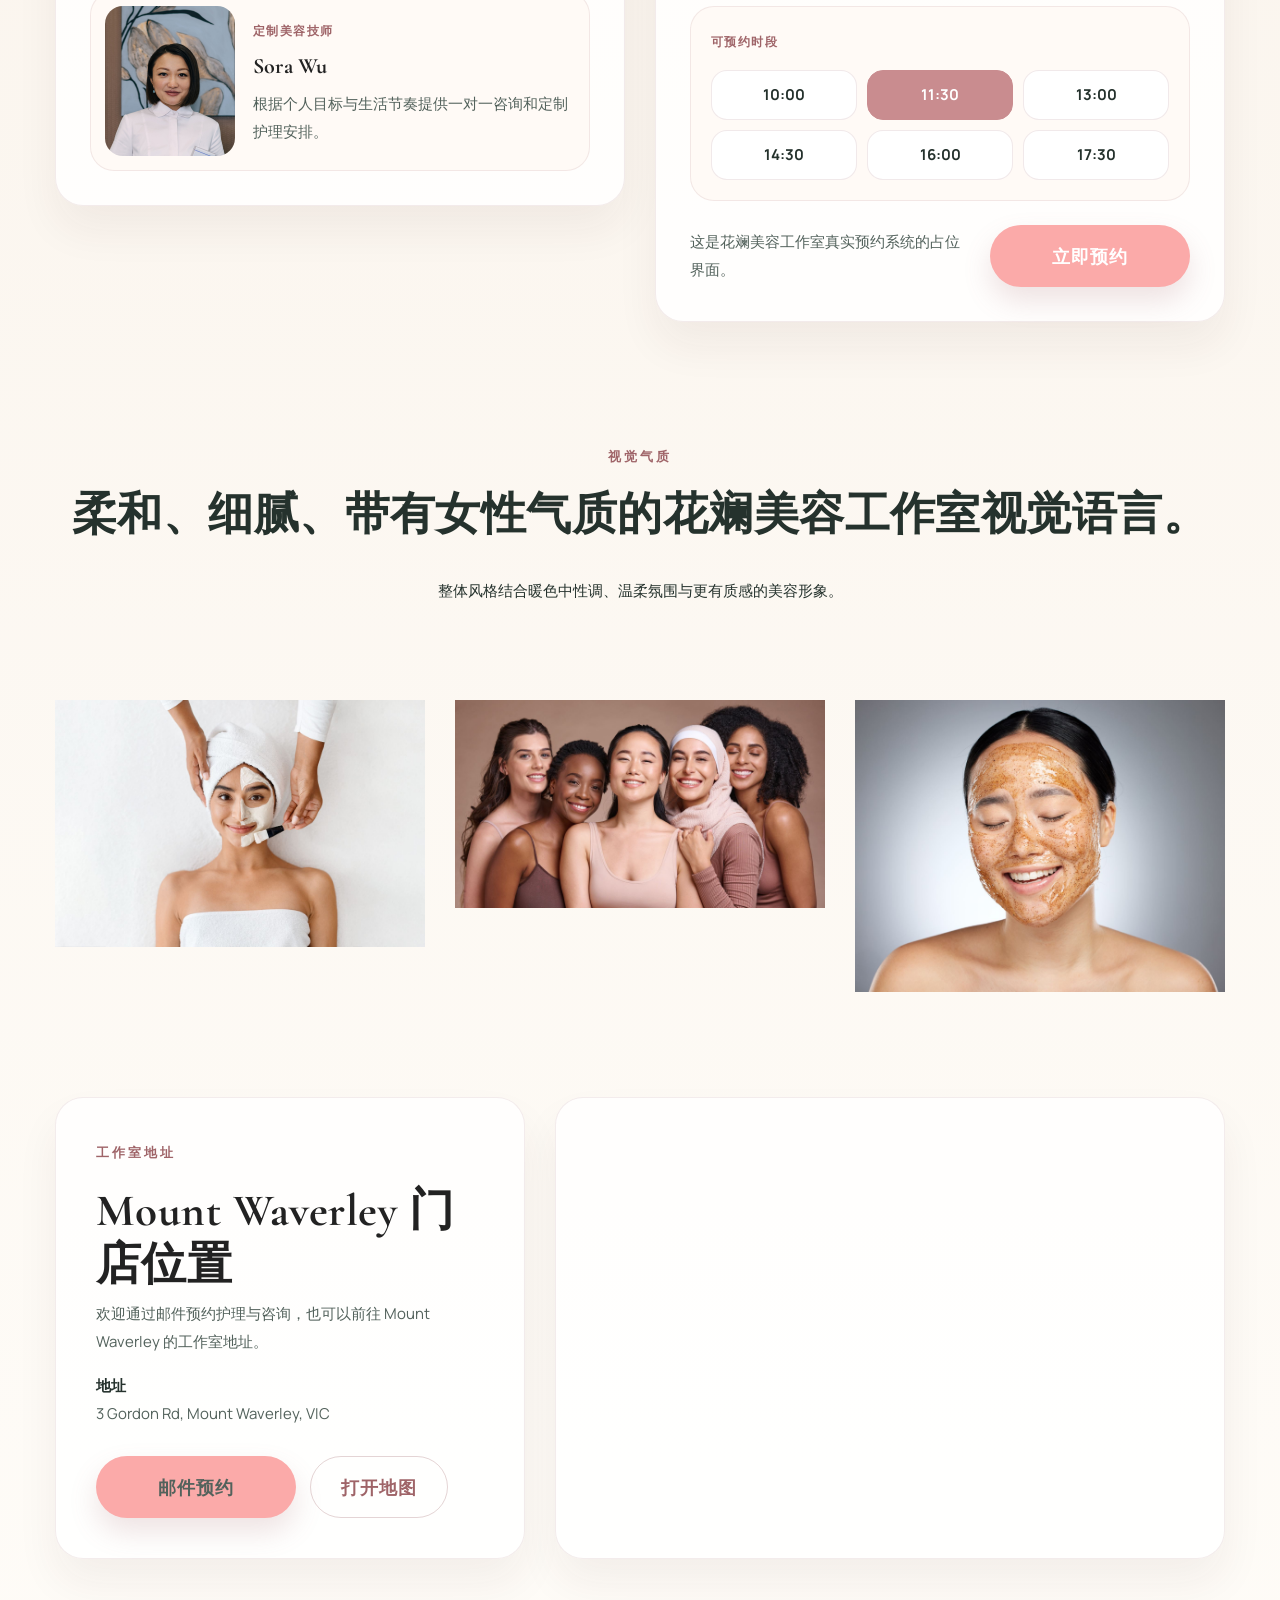
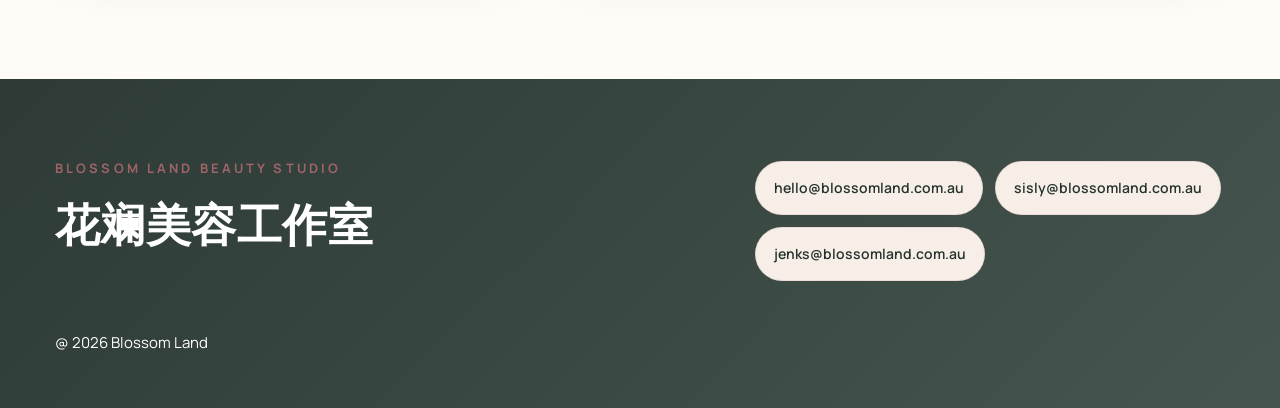
==== commit 3e2cbb4d: "Optimize Blossom Land images and reduce preload delay" ====
--- a/ch/index.html
+++ b/ch/index.html
@@ -89,8 +89,8 @@
                 <div class="row align-items-center">
                     <div class="col-lg-7">
                         <div class="about-images about-images-duo rmb-50">
-                            <img src="../assets/images/blossomland/portrait-1.jpg" alt="Beauty portrait with flowing hair">
-                            <img src="../assets/images/blossomland/treatment-2.jpg" alt="Facial mask treatment in progress">
+                            <img src="../assets/images/blossomland/portrait-1.jpg" alt="Beauty portrait with flowing hair" loading="lazy" decoding="async">
+                            <img src="../assets/images/blossomland/treatment-2.jpg" alt="Facial mask treatment in progress" loading="lazy" decoding="async">
                         </div>
                     </div>
                     <div class="col-lg-5">
@@ -193,7 +193,7 @@
                     </div>
                     <div class="col-lg-5 text-center">
                         <div class="beauty-image ml-30 rml-0">
-                            <img src="../assets/images/blossomland/treatment-2.jpg" alt="Beauty treatment in progress">
+                            <img src="../assets/images/blossomland/treatment-2.jpg" alt="Beauty treatment in progress" loading="lazy" decoding="async">
                         </div>
                     </div>
                 </div>
@@ -211,7 +211,7 @@
                     <div class="col-lg-6">
                         <div class="technician-panel rmb-40">
                             <div class="technician-card">
-                                <img src="../assets/images/blossomland/technician-mei-lin.jpg" alt="Mei Lin facial therapist">
+                                <img src="../assets/images/blossomland/technician-mei-lin.jpg" alt="Mei Lin facial therapist" loading="lazy" decoding="async">
                                 <div class="technician-card-content">
                                     <span class="technician-role">焕亮面护技师</span>
                                     <h4>Mei Lin</h4>
@@ -219,7 +219,7 @@
                                 </div>
                             </div>
                             <div class="technician-card">
-                                <img src="../assets/images/blossomland/technician-aya-chen.jpg" alt="Aya Chen skin renewal specialist">
+                                <img src="../assets/images/blossomland/technician-aya-chen.jpg" alt="Aya Chen skin renewal specialist" loading="lazy" decoding="async">
                                 <div class="technician-card-content">
                                     <span class="technician-role">肌肤焕新技师</span>
                                     <h4>Aya Chen</h4>
@@ -227,7 +227,7 @@
                                 </div>
                             </div>
                             <div class="technician-card">
-                                <img src="../assets/images/blossomland/technician-sora-wu.jpg" alt="Sora Wu bespoke beauty technician">
+                                <img src="../assets/images/blossomland/technician-sora-wu.jpg" alt="Sora Wu bespoke beauty technician" loading="lazy" decoding="async">
                                 <div class="technician-card-content">
                                     <span class="technician-role">定制美容技师</span>
                                     <h4>Sora Wu</h4>
@@ -311,7 +311,7 @@
                 <div class="row gallery-active">
                     <div class="grid-item col-lg-4 col-md-6">
                         <div class="gallery-item">
-                            <img src="../assets/images/blossomland/treatment-4.jpg" class="img-fluid" alt="Woman relaxing during a facial spa treatment">
+                            <img src="../assets/images/blossomland/treatment-4.jpg" class="img-fluid" alt="Woman relaxing during a facial spa treatment" loading="lazy" decoding="async">
                             <div class="gallery-hover">
                                 <a class="gallery-popup-link" href="../assets/images/blossomland/treatment-4.jpg"><i class="flaticon-eye"></i></a>
                             </div>
@@ -319,7 +319,7 @@
                     </div>
                     <div class="grid-item col-lg-4 col-md-6">
                         <div class="gallery-item">
-                            <img src="../assets/images/blossomland/group-1.jpg" class="img-fluid" alt="Smiling women in a skincare beauty setting">
+                            <img src="../assets/images/blossomland/group-1.jpg" class="img-fluid" alt="Smiling women in a skincare beauty setting" loading="lazy" decoding="async">
                             <div class="gallery-hover">
                                 <a class="gallery-popup-link" href="../assets/images/blossomland/group-1.jpg"><i class="flaticon-eye"></i></a>
                                 <h4>自然焕亮</h4>
@@ -328,7 +328,7 @@
                     </div>
                     <div class="grid-item col-lg-4 col-md-6">
                         <div class="gallery-item">
-                            <img src="../assets/images/blossomland/treatment-5.jpg" class="img-fluid" alt="Woman smiling with a facial scrub treatment">
+                            <img src="../assets/images/blossomland/treatment-5.jpg" class="img-fluid" alt="Woman smiling with a facial scrub treatment" loading="lazy" decoding="async">
                             <div class="gallery-hover">
                                 <a class="gallery-popup-link" href="../assets/images/blossomland/treatment-5.jpg"><i class="flaticon-eye"></i></a>
                                 <h4>安静舒适</h4>
--- a/assets/css/bloosomland.css
+++ b/assets/css/bloosomland.css
@@ -153,6 +153,8 @@
     font-family: "Manrope", sans-serif;
     font-weight: 700;
     letter-spacing: 0.05em;
+    min-width: auto;
+    overflow: hidden;
     text-transform: uppercase;
 }
 
@@ -165,8 +167,30 @@
     box-shadow: none;
 }
 
-.theme-btn:hover {
+.theme-btn:before,
+.theme-btn:after {
+    content: none;
+    display: none;
+}
+
+.theme-btn:hover,
+.theme-btn:focus,
+.theme-btn:active {
     background: var(--blossom-rose-dark);
+    color: var(--blossom-white);
+}
+
+.theme-btn.style-two:hover,
+.theme-btn.style-two:focus,
+.theme-btn.style-two:active,
+.theme-btn.style-three:hover,
+.theme-btn.style-three:focus,
+.theme-btn.style-three:active,
+.theme-btn.style-four:hover,
+.theme-btn.style-four:focus,
+.theme-btn.style-four:active {
+    background: var(--blossom-rose);
+    border-color: var(--blossom-rose);
     color: var(--blossom-white);
 }
 
